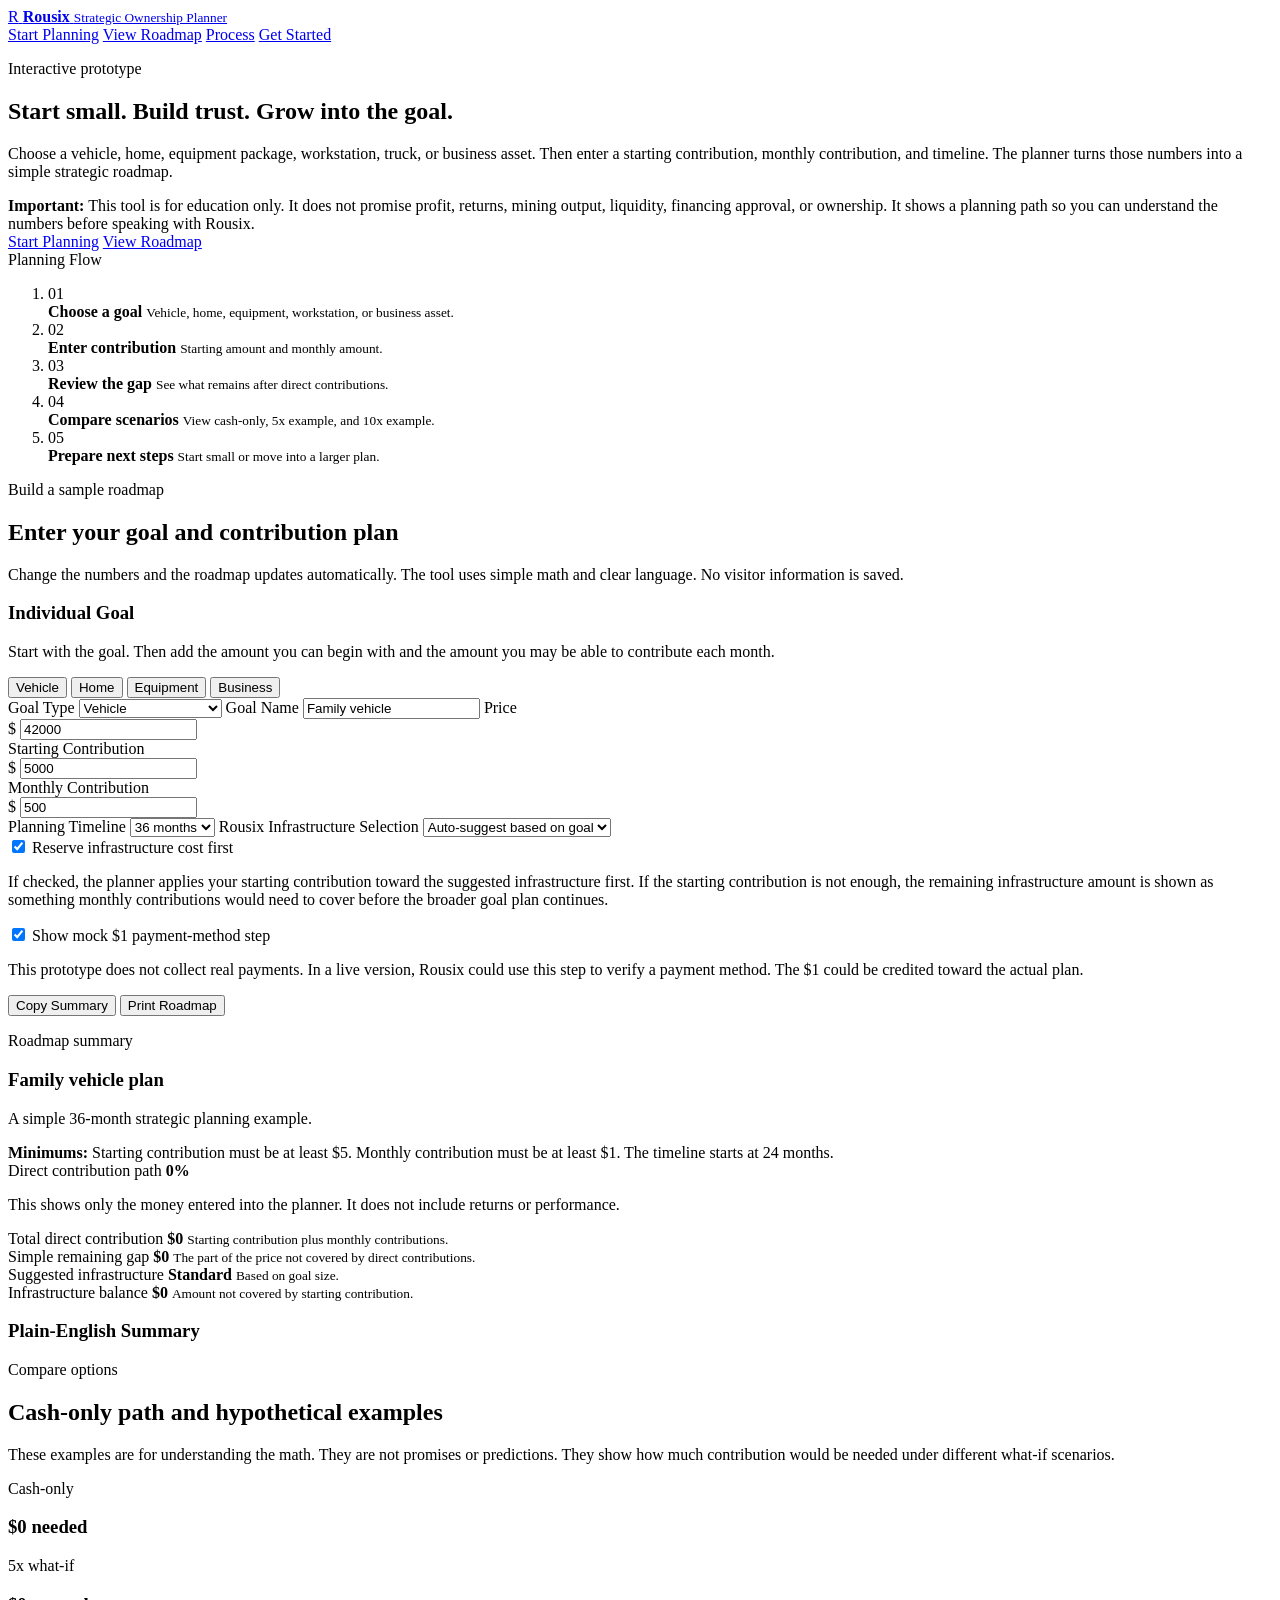
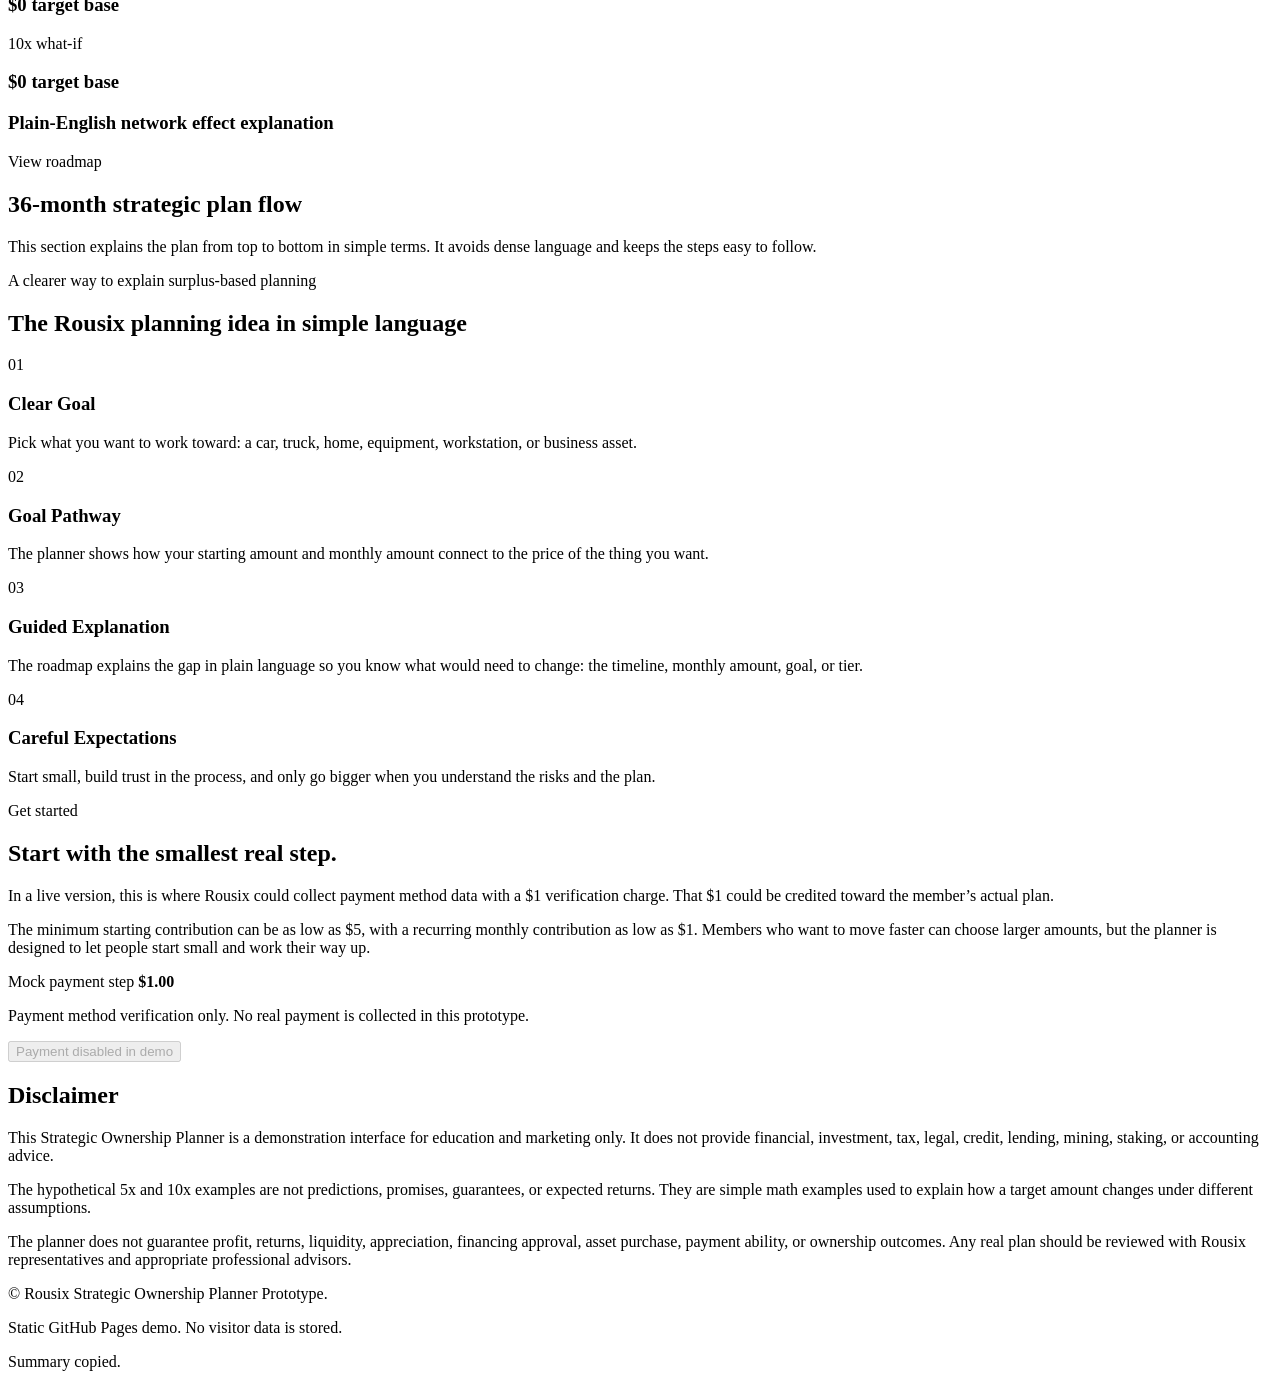
==== index.html @ b8805356 "Create index.html" ====
<!DOCTYPE html>
<html lang="en">
<head>
  <meta charset="UTF-8" />
  <meta name="viewport" content="width=device-width, initial-scale=1.0" />

  <title>Rousix Strategic Ownership Planner</title>

  <meta
    name="description"
    content="A prototype planning tool that helps visitors create a simple 24 to 36 month strategic ownership roadmap."
  />

  <meta property="og:title" content="Rousix Strategic Ownership Planner" />
  <meta
    property="og:description"
    content="Choose a goal, enter your contribution plan, and generate a simple strategic roadmap."
  />
  <meta property="og:type" content="website" />

  <link rel="stylesheet" href="styles.css" />
</head>

<body>
  <header class="site-header">
    <div class="shell header-inner">
      <a class="brand" href="#top" aria-label="Rousix Strategic Ownership Planner">
        <span class="brand-mark">R</span>
        <span class="brand-text">
          <strong>Rousix</strong>
          <small>Strategic Ownership Planner</small>
        </span>
      </a>

      <nav class="nav-links" aria-label="Primary navigation">
        <a href="#planner">Start Planning</a>
        <a href="#roadmap">View Roadmap</a>
        <a href="#process">Process</a>
        <a href="#get-started">Get Started</a>
      </nav>
    </div>
  </header>

  <main id="top">
    <section class="hero-section">
      <div class="shell hero-grid">
        <div class="hero-copy">
          <p class="eyebrow">Interactive prototype</p>

          <h1>Start small. Build trust. Grow into the goal.</h1>

          <p class="hero-lede">
            Choose a vehicle, home, equipment package, workstation, truck, or
            business asset. Then enter a starting contribution, monthly
            contribution, and timeline. The planner turns those numbers into a
            simple strategic roadmap.
          </p>

          <div class="important-note">
            <strong>Important:</strong>
            This tool is for education only. It does not promise profit,
            returns, mining output, liquidity, financing approval, or ownership.
            It shows a planning path so you can understand the numbers before
            speaking with Rousix.
          </div>

          <div class="hero-actions">
            <a class="button button-primary" href="#planner">Start Planning</a>
            <a class="button button-secondary" href="#roadmap">View Roadmap</a>
          </div>
        </div>

        <aside class="hero-panel" aria-label="Planning flow preview">
          <div class="flow-card">
            <span class="flow-label">Planning Flow</span>

            <ol class="flow-list">
              <li>
                <span>01</span>
                <div>
                  <strong>Choose a goal</strong>
                  <small>Vehicle, home, equipment, workstation, or business asset.</small>
                </div>
              </li>

              <li>
                <span>02</span>
                <div>
                  <strong>Enter contribution</strong>
                  <small>Starting amount and monthly amount.</small>
                </div>
              </li>

              <li>
                <span>03</span>
                <div>
                  <strong>Review the gap</strong>
                  <small>See what remains after direct contributions.</small>
                </div>
              </li>

              <li>
                <span>04</span>
                <div>
                  <strong>Compare scenarios</strong>
                  <small>View cash-only, 5x example, and 10x example.</small>
                </div>
              </li>

              <li>
                <span>05</span>
                <div>
                  <strong>Prepare next steps</strong>
                  <small>Start small or move into a larger plan.</small>
                </div>
              </li>
            </ol>
          </div>
        </aside>
      </div>
    </section>

    <section id="planner" class="planner-section">
      <div class="shell">
        <div class="section-heading">
          <p class="eyebrow">Build a sample roadmap</p>
          <h2>Enter your goal and contribution plan</h2>
          <p>
            Change the numbers and the roadmap updates automatically. The tool
            uses simple math and clear language. No visitor information is saved.
          </p>
        </div>

        <div class="planner-grid">
          <form id="plannerForm" class="planner-card">
            <div class="form-header">
              <h3>Individual Goal</h3>
              <p>
                Start with the goal. Then add the amount you can begin with and
                the amount you may be able to contribute each month.
              </p>
            </div>

            <div class="sample-row" aria-label="Sample goal buttons">
              <button type="button" class="sample-button" data-sample="vehicle">
                Vehicle
              </button>
              <button type="button" class="sample-button" data-sample="home">
                Home
              </button>
              <button type="button" class="sample-button" data-sample="equipment">
                Equipment
              </button>
              <button type="button" class="sample-button" data-sample="business">
                Business
              </button>
            </div>

            <label class="field">
              <span>Goal Type</span>
              <select id="goalType">
                <option value="Vehicle" selected>Vehicle</option>
                <option value="Truck">Truck</option>
                <option value="Home">Home</option>
                <option value="Business equipment">Business equipment</option>
                <option value="Workstation">Workstation</option>
                <option value="Business asset">Business asset</option>
                <option value="Custom goal">Custom goal</option>
              </select>
            </label>

            <label class="field">
              <span>Goal Name</span>
              <input
                id="goalName"
                type="text"
                value="Family vehicle"
                maxlength="70"
                autocomplete="off"
              />
            </label>

            <label class="field">
              <span>Price</span>
              <div class="money-input">
                <span>$</span>
                <input
                  id="price"
                  type="number"
                  value="42000"
                  min="1"
                  step="500"
                  inputmode="decimal"
                />
              </div>
            </label>

            <div class="field-grid">
              <label class="field">
                <span>Starting Contribution</span>
                <div class="money-input">
                  <span>$</span>
                  <input
                    id="startingContribution"
                    type="number"
                    value="5000"
                    min="5"
                    step="100"
                    inputmode="decimal"
                  />
                </div>
              </label>

              <label class="field">
                <span>Monthly Contribution</span>
                <div class="money-input">
                  <span>$</span>
                  <input
                    id="monthlyContribution"
                    type="number"
                    value="500"
                    min="1"
                    step="25"
                    inputmode="decimal"
                  />
                </div>
              </label>
            </div>

            <label class="field">
              <span>Planning Timeline</span>
              <select id="timelineMonths">
                <option value="24">24 months</option>
                <option value="30">30 months</option>
                <option value="36" selected>36 months</option>
              </select>
            </label>

            <label class="field">
              <span>Rousix Infrastructure Selection</span>
              <select id="selectedTier">
                <option value="auto" selected>Auto-suggest based on goal</option>
                <option value="basic">Basic Tablet — $1,250+</option>
                <option value="standard">Standard — $4,100+</option>
                <option value="standardPlus">Standard Plus — $8,250+</option>
                <option value="premier">Premier — $12,450+</option>
                <option value="titan">Titan — $75,000+</option>
                <option value="colossus">Colossus — $150,000+</option>
                <option value="olympus">Olympus — $300,000+</option>
              </select>
            </label>

            <div class="toggle-card">
              <label class="check-field">
                <input id="reserveInfrastructureFirst" type="checkbox" checked />
                <span>Reserve infrastructure cost first</span>
              </label>

              <p>
                If checked, the planner applies your starting contribution toward
                the suggested infrastructure first. If the starting contribution
                is not enough, the remaining infrastructure amount is shown as
                something monthly contributions would need to cover before the
                broader goal plan continues.
              </p>
            </div>

            <div class="toggle-card">
              <label class="check-field">
                <input id="includePaymentStep" type="checkbox" checked />
                <span>Show mock $1 payment-method step</span>
              </label>

              <p>
                This prototype does not collect real payments. In a live version,
                Rousix could use this step to verify a payment method. The $1
                could be credited toward the actual plan.
              </p>
            </div>

            <div class="form-actions">
              <button type="button" id="copySummary" class="button button-secondary">
                Copy Summary
              </button>
              <button type="button" id="printRoadmap" class="button button-primary">
                Print Roadmap
              </button>
            </div>
          </form>

          <section class="results-card" aria-live="polite">
            <div class="result-top">
              <p class="eyebrow">Roadmap summary</p>
              <h3 id="resultTitle">Family vehicle plan</h3>
              <p id="resultSubtitle">
                A simple 36-month strategic planning example.
              </p>
            </div>

            <div id="ruleAlert" class="rule-alert">
              <strong>Minimums:</strong>
              Starting contribution must be at least $5. Monthly contribution
              must be at least $1. The timeline starts at 24 months.
            </div>

            <div class="meter-card">
              <div class="meter-header">
                <span>Direct contribution path</span>
                <strong id="directCoveragePercent">0%</strong>
              </div>

              <div class="meter-track">
                <div id="directCoverageBar" class="meter-fill"></div>
              </div>

              <p id="directCoverageNote" class="meter-note">
                This shows only the money entered into the planner. It does not
                include returns or performance.
              </p>
            </div>

            <div class="metric-grid">
              <article class="metric-card">
                <span>Total direct contribution</span>
                <strong id="totalDirectContribution">$0</strong>
                <small>Starting contribution plus monthly contributions.</small>
              </article>

              <article class="metric-card">
                <span>Simple remaining gap</span>
                <strong id="simpleGap">$0</strong>
                <small>The part of the price not covered by direct contributions.</small>
              </article>

              <article class="metric-card">
                <span>Suggested infrastructure</span>
                <strong id="suggestedInfrastructure">Standard</strong>
                <small id="suggestedInfrastructureReason">Based on goal size.</small>
              </article>

              <article class="metric-card">
                <span>Infrastructure balance</span>
                <strong id="infrastructureBalance">$0</strong>
                <small>Amount not covered by starting contribution.</small>
              </article>
            </div>

            <div class="summary-card">
              <h3>Plain-English Summary</h3>
              <p id="plainSummary"></p>
            </div>
          </section>
        </div>
      </div>
    </section>

    <section id="scenarios" class="scenario-section">
      <div class="shell">
        <div class="section-heading">
          <p class="eyebrow">Compare options</p>
          <h2>Cash-only path and hypothetical examples</h2>
          <p>
            These examples are for understanding the math. They are not promises
            or predictions. They show how much contribution would be needed under
            different what-if scenarios.
          </p>
        </div>

        <div class="scenario-grid">
          <article class="scenario-card">
            <span class="scenario-label">Cash-only</span>
            <h3 id="cashOnlyTitle">$0 needed</h3>
            <p id="cashOnlyText"></p>
          </article>

          <article class="scenario-card">
            <span class="scenario-label">5x what-if</span>
            <h3 id="fiveXTitle">$0 target base</h3>
            <p id="fiveXText"></p>
          </article>

          <article class="scenario-card">
            <span class="scenario-label">10x what-if</span>
            <h3 id="tenXTitle">$0 target base</h3>
            <p id="tenXText"></p>
          </article>
        </div>

        <div class="network-card">
          <h3>Plain-English network effect explanation</h3>
          <p id="networkText"></p>
        </div>
      </div>
    </section>

    <section id="roadmap" class="roadmap-section">
      <div class="shell">
        <div class="section-heading">
          <p class="eyebrow">View roadmap</p>
          <h2>36-month strategic plan flow</h2>
          <p>
            This section explains the plan from top to bottom in simple terms.
            It avoids dense language and keeps the steps easy to follow.
          </p>
        </div>

        <div id="roadmapList" class="roadmap-list"></div>
      </div>
    </section>

    <section id="process" class="process-section">
      <div class="shell">
        <div class="section-heading">
          <p class="eyebrow">A clearer way to explain surplus-based planning</p>
          <h2>The Rousix planning idea in simple language</h2>
        </div>

        <div class="process-grid">
          <article class="process-card">
            <span>01</span>
            <h3>Clear Goal</h3>
            <p>
              Pick what you want to work toward: a car, truck, home, equipment,
              workstation, or business asset.
            </p>
          </article>

          <article class="process-card">
            <span>02</span>
            <h3>Goal Pathway</h3>
            <p>
              The planner shows how your starting amount and monthly amount
              connect to the price of the thing you want.
            </p>
          </article>

          <article class="process-card">
            <span>03</span>
            <h3>Guided Explanation</h3>
            <p>
              The roadmap explains the gap in plain language so you know what
              would need to change: the timeline, monthly amount, goal, or tier.
            </p>
          </article>

          <article class="process-card">
            <span>04</span>
            <h3>Careful Expectations</h3>
            <p>
              Start small, build trust in the process, and only go bigger when
              you understand the risks and the plan.
            </p>
          </article>
        </div>
      </div>
    </section>

    <section id="get-started" class="get-started-section">
      <div class="shell">
        <div class="get-started-card">
          <div>
            <p class="eyebrow">Get started</p>
            <h2>Start with the smallest real step.</h2>
            <p>
              In a live version, this is where Rousix could collect payment
              method data with a $1 verification charge. That $1 could be
              credited toward the member’s actual plan.
            </p>

            <p>
              The minimum starting contribution can be as low as $5, with a
              recurring monthly contribution as low as $1. Members who want to
              move faster can choose larger amounts, but the planner is designed
              to let people start small and work their way up.
            </p>
          </div>

          <div class="mock-payment-card">
            <span>Mock payment step</span>
            <strong>$1.00</strong>
            <p>
              Payment method verification only. No real payment is collected in
              this prototype.
            </p>
            <button type="button" class="button button-primary" disabled>
              Payment disabled in demo
            </button>
          </div>
        </div>
      </div>
    </section>

    <section id="disclaimer" class="disclaimer-section">
      <div class="shell">
        <div class="disclaimer-card">
          <h2>Disclaimer</h2>

          <p>
            This Strategic Ownership Planner is a demonstration interface for
            education and marketing only. It does not provide financial,
            investment, tax, legal, credit, lending, mining, staking, or
            accounting advice.
          </p>

          <p>
            The hypothetical 5x and 10x examples are not predictions, promises,
            guarantees, or expected returns. They are simple math examples used
            to explain how a target amount changes under different assumptions.
          </p>

          <p>
            The planner does not guarantee profit, returns, liquidity,
            appreciation, financing approval, asset purchase, payment ability,
            or ownership outcomes. Any real plan should be reviewed with Rousix
            representatives and appropriate professional advisors.
          </p>
        </div>
      </div>
    </section>
  </main>

  <footer class="site-footer">
    <div class="shell footer-inner">
      <p>© <span id="year"></span> Rousix Strategic Ownership Planner Prototype.</p>
      <p>Static GitHub Pages demo. No visitor data is stored.</p>
    </div>
  </footer>

  <div id="toast" class="toast" role="status" aria-live="polite">
    Summary copied.
  </div>

  <script src="app.js"></script>
</body>
</html>
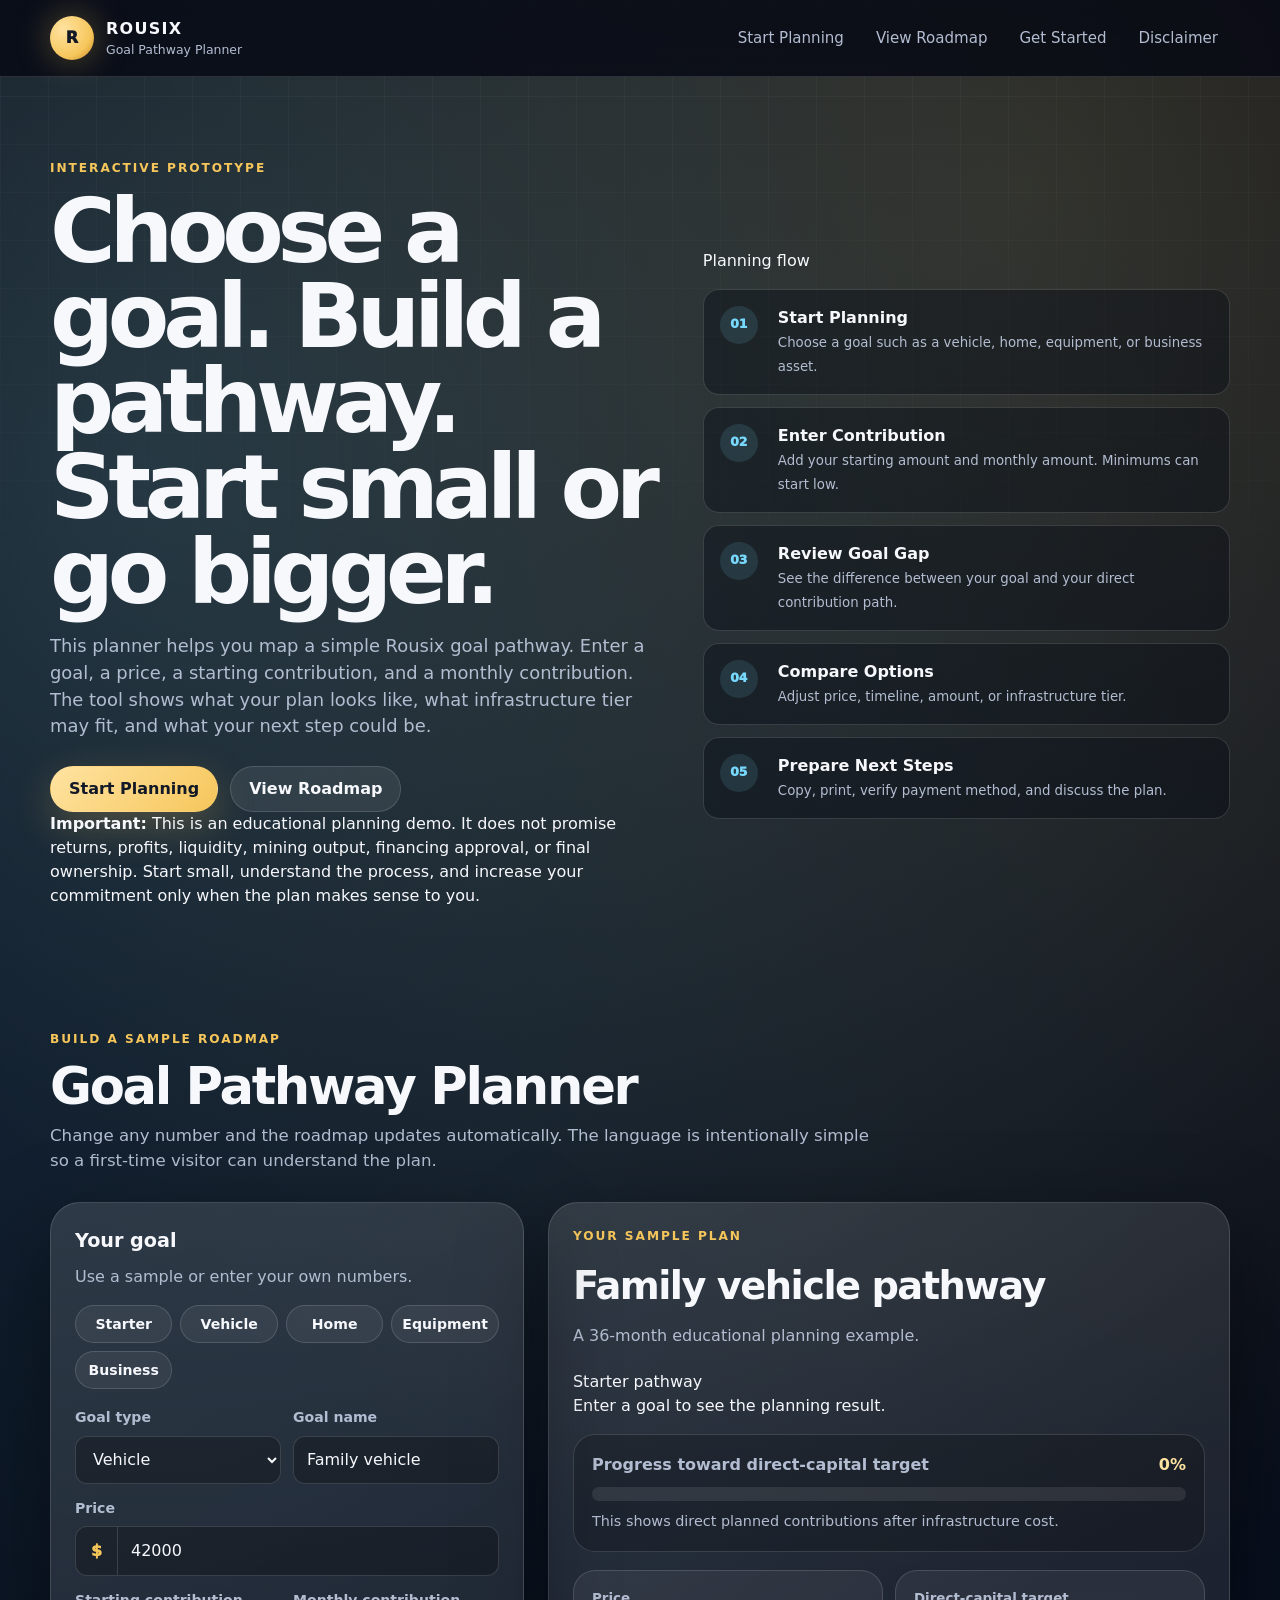
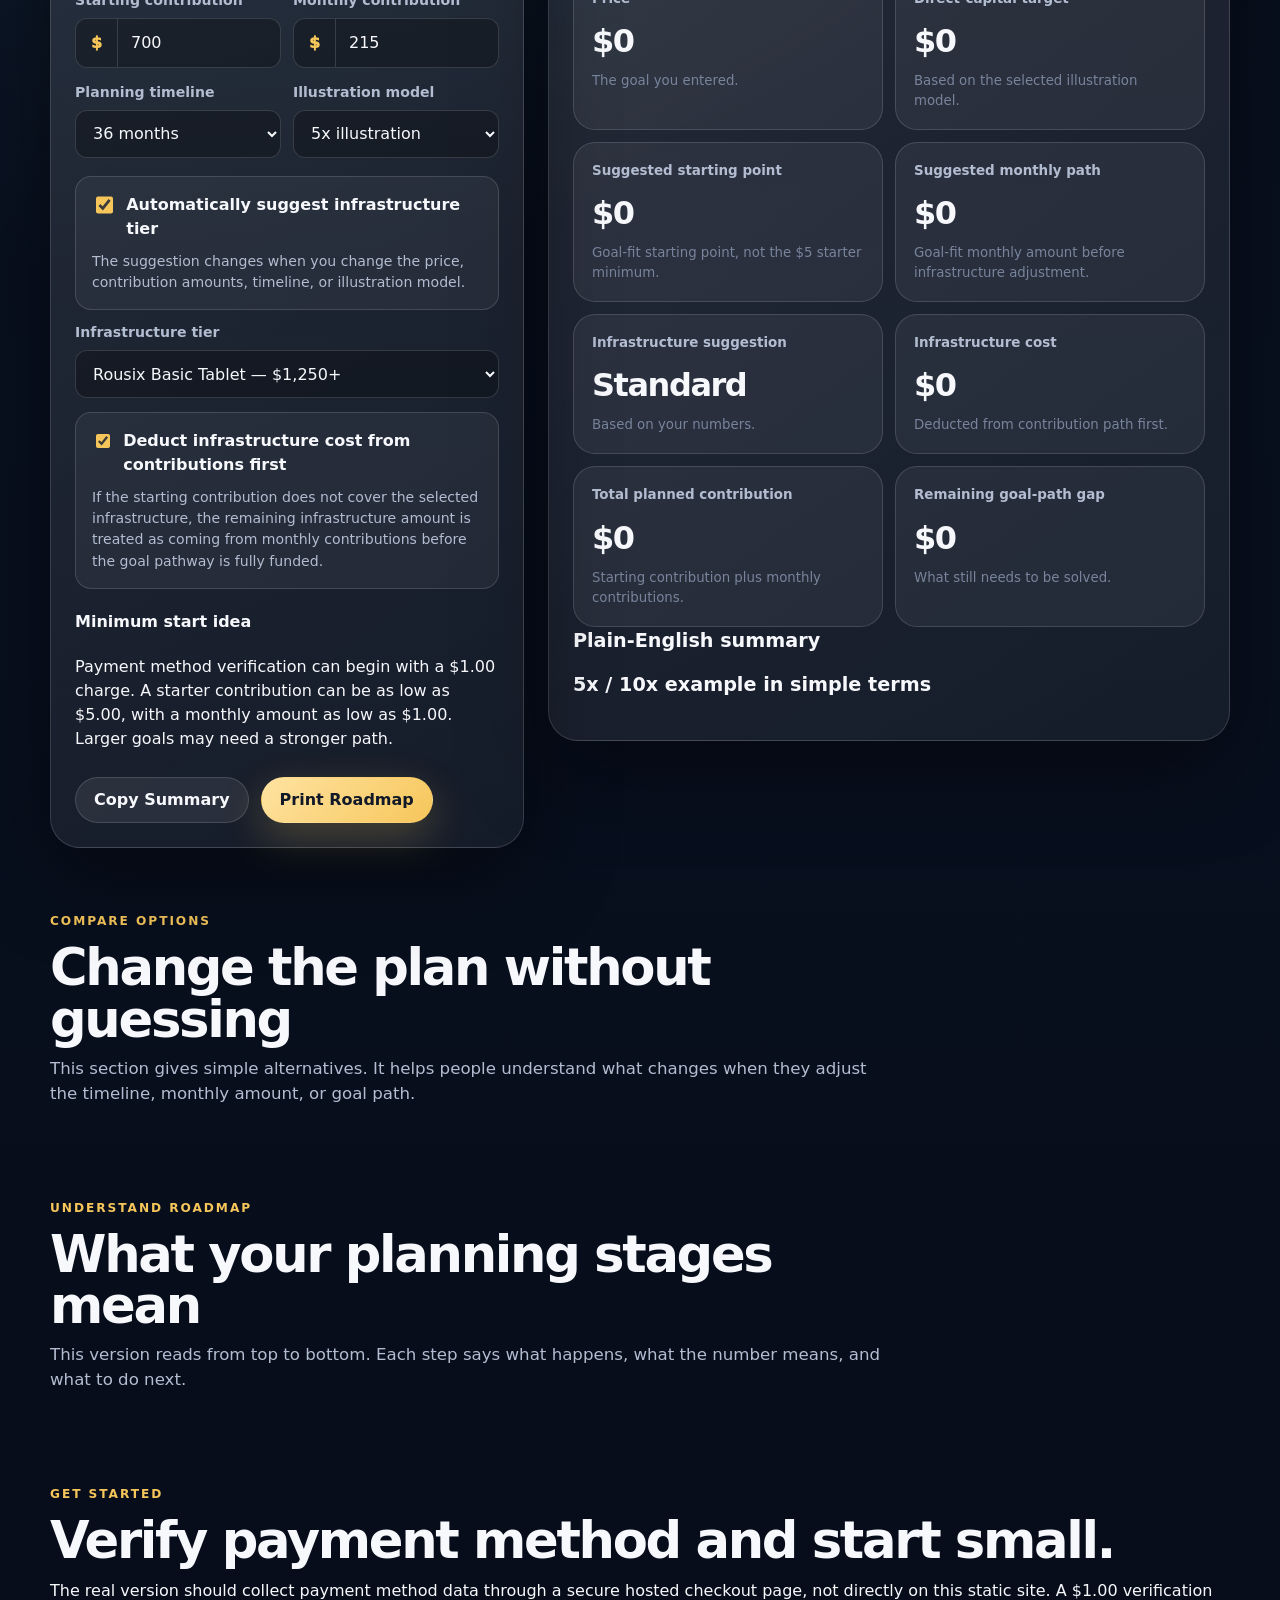
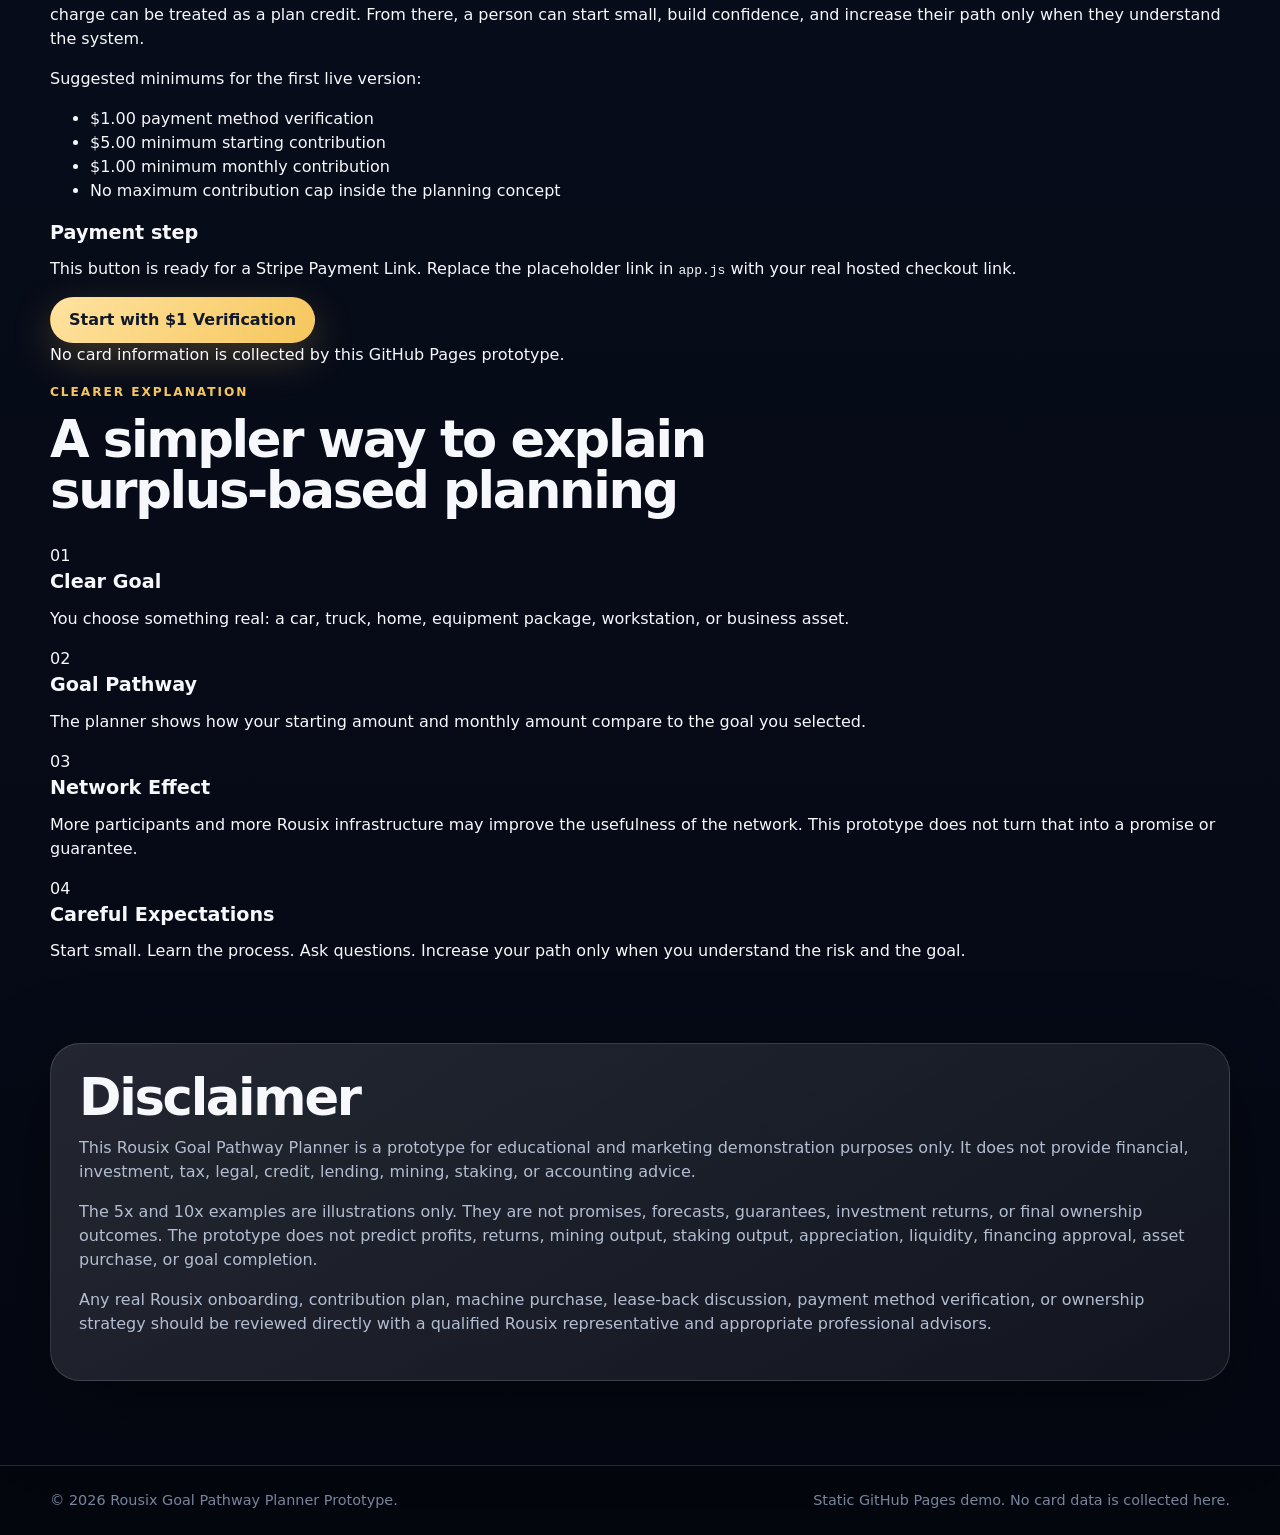
==== commit b868af63: "Update index.html" ====
--- a/index.html
+++ b/index.html
@@ -4,19 +4,12 @@
   <meta charset="UTF-8" />
   <meta name="viewport" content="width=device-width, initial-scale=1.0" />
 
-  <title>Rousix Strategic Ownership Planner</title>
+  <title>Rousix Goal Pathway Planner</title>
 
   <meta
     name="description"
-    content="A prototype planning tool that helps visitors create a simple 24 to 36 month strategic ownership roadmap."
+    content="A simple interactive Rousix planning prototype that helps visitors map a goal, contribution path, infrastructure tier, and next step."
   />
-
-  <meta property="og:title" content="Rousix Strategic Ownership Planner" />
-  <meta
-    property="og:description"
-    content="Choose a goal, enter your contribution plan, and generate a simple strategic roadmap."
-  />
-  <meta property="og:type" content="website" />
 
   <link rel="stylesheet" href="styles.css" />
 </head>
@@ -24,19 +17,19 @@
 <body>
   <header class="site-header">
     <div class="shell header-inner">
-      <a class="brand" href="#top" aria-label="Rousix Strategic Ownership Planner">
+      <a class="brand" href="#top" aria-label="Rousix Goal Pathway Planner">
         <span class="brand-mark">R</span>
         <span class="brand-text">
           <strong>Rousix</strong>
-          <small>Strategic Ownership Planner</small>
+          <small>Goal Pathway Planner</small>
         </span>
       </a>
 
-      <nav class="nav-links" aria-label="Primary navigation">
+      <nav class="nav-links" aria-label="Main navigation">
         <a href="#planner">Start Planning</a>
         <a href="#roadmap">View Roadmap</a>
-        <a href="#process">Process</a>
-        <a href="#get-started">Get Started</a>
+        <a href="#start">Get Started</a>
+        <a href="#disclaimer">Disclaimer</a>
       </nav>
     </div>
   </header>
@@ -47,75 +40,73 @@
         <div class="hero-copy">
           <p class="eyebrow">Interactive prototype</p>
 
-          <h1>Start small. Build trust. Grow into the goal.</h1>
+          <h1>Choose a goal. Build a pathway. Start small or go bigger.</h1>
 
           <p class="hero-lede">
-            Choose a vehicle, home, equipment package, workstation, truck, or
-            business asset. Then enter a starting contribution, monthly
-            contribution, and timeline. The planner turns those numbers into a
-            simple strategic roadmap.
-          </p>
-
-          <div class="important-note">
-            <strong>Important:</strong>
-            This tool is for education only. It does not promise profit,
-            returns, mining output, liquidity, financing approval, or ownership.
-            It shows a planning path so you can understand the numbers before
-            speaking with Rousix.
-          </div>
+            This planner helps you map a simple Rousix goal pathway. Enter a goal,
+            a price, a starting contribution, and a monthly contribution. The tool
+            shows what your plan looks like, what infrastructure tier may fit, and
+            what your next step could be.
+          </p>
 
           <div class="hero-actions">
             <a class="button button-primary" href="#planner">Start Planning</a>
             <a class="button button-secondary" href="#roadmap">View Roadmap</a>
           </div>
-        </div>
-
-        <aside class="hero-panel" aria-label="Planning flow preview">
-          <div class="flow-card">
-            <span class="flow-label">Planning Flow</span>
-
-            <ol class="flow-list">
-              <li>
-                <span>01</span>
-                <div>
-                  <strong>Choose a goal</strong>
-                  <small>Vehicle, home, equipment, workstation, or business asset.</small>
-                </div>
-              </li>
-
-              <li>
-                <span>02</span>
-                <div>
-                  <strong>Enter contribution</strong>
-                  <small>Starting amount and monthly amount.</small>
-                </div>
-              </li>
-
-              <li>
-                <span>03</span>
-                <div>
-                  <strong>Review the gap</strong>
-                  <small>See what remains after direct contributions.</small>
-                </div>
-              </li>
-
-              <li>
-                <span>04</span>
-                <div>
-                  <strong>Compare scenarios</strong>
-                  <small>View cash-only, 5x example, and 10x example.</small>
-                </div>
-              </li>
-
-              <li>
-                <span>05</span>
-                <div>
-                  <strong>Prepare next steps</strong>
-                  <small>Start small or move into a larger plan.</small>
-                </div>
-              </li>
-            </ol>
+
+          <div class="important-box">
+            <strong>Important:</strong>
+            This is an educational planning demo. It does not promise returns,
+            profits, liquidity, mining output, financing approval, or final ownership.
+            Start small, understand the process, and increase your commitment only
+            when the plan makes sense to you.
           </div>
+        </div>
+
+        <aside class="hero-card" aria-label="Planning flow">
+          <p class="card-kicker">Planning flow</p>
+
+          <ol class="flow-list">
+            <li>
+              <span>01</span>
+              <div>
+                <strong>Start Planning</strong>
+                <small>Choose a goal such as a vehicle, home, equipment, or business asset.</small>
+              </div>
+            </li>
+
+            <li>
+              <span>02</span>
+              <div>
+                <strong>Enter Contribution</strong>
+                <small>Add your starting amount and monthly amount. Minimums can start low.</small>
+              </div>
+            </li>
+
+            <li>
+              <span>03</span>
+              <div>
+                <strong>Review Goal Gap</strong>
+                <small>See the difference between your goal and your direct contribution path.</small>
+              </div>
+            </li>
+
+            <li>
+              <span>04</span>
+              <div>
+                <strong>Compare Options</strong>
+                <small>Adjust price, timeline, amount, or infrastructure tier.</small>
+              </div>
+            </li>
+
+            <li>
+              <span>05</span>
+              <div>
+                <strong>Prepare Next Steps</strong>
+                <small>Copy, print, verify payment method, and discuss the plan.</small>
+              </div>
+            </li>
+          </ol>
         </aside>
       </div>
     </section>
@@ -124,157 +115,137 @@
       <div class="shell">
         <div class="section-heading">
           <p class="eyebrow">Build a sample roadmap</p>
-          <h2>Enter your goal and contribution plan</h2>
-          <p>
-            Change the numbers and the roadmap updates automatically. The tool
-            uses simple math and clear language. No visitor information is saved.
+          <h2>Goal Pathway Planner</h2>
+          <p>
+            Change any number and the roadmap updates automatically. The language
+            is intentionally simple so a first-time visitor can understand the plan.
           </p>
         </div>
 
         <div class="planner-grid">
           <form id="plannerForm" class="planner-card">
             <div class="form-header">
-              <h3>Individual Goal</h3>
-              <p>
-                Start with the goal. Then add the amount you can begin with and
-                the amount you may be able to contribute each month.
-              </p>
-            </div>
-
-            <div class="sample-row" aria-label="Sample goal buttons">
-              <button type="button" class="sample-button" data-sample="vehicle">
-                Vehicle
-              </button>
-              <button type="button" class="sample-button" data-sample="home">
-                Home
-              </button>
-              <button type="button" class="sample-button" data-sample="equipment">
-                Equipment
-              </button>
-              <button type="button" class="sample-button" data-sample="business">
-                Business
-              </button>
-            </div>
-
-            <label class="field">
-              <span>Goal Type</span>
-              <select id="goalType">
-                <option value="Vehicle" selected>Vehicle</option>
-                <option value="Truck">Truck</option>
-                <option value="Home">Home</option>
-                <option value="Business equipment">Business equipment</option>
-                <option value="Workstation">Workstation</option>
-                <option value="Business asset">Business asset</option>
-                <option value="Custom goal">Custom goal</option>
-              </select>
-            </label>
-
-            <label class="field">
-              <span>Goal Name</span>
-              <input
-                id="goalName"
-                type="text"
-                value="Family vehicle"
-                maxlength="70"
-                autocomplete="off"
-              />
-            </label>
+              <h3>Your goal</h3>
+              <p>Use a sample or enter your own numbers.</p>
+            </div>
+
+            <div class="sample-row">
+              <button type="button" class="sample-button" data-sample="starter">Starter</button>
+              <button type="button" class="sample-button" data-sample="vehicle">Vehicle</button>
+              <button type="button" class="sample-button" data-sample="home">Home</button>
+              <button type="button" class="sample-button" data-sample="equipment">Equipment</button>
+              <button type="button" class="sample-button" data-sample="business">Business</button>
+            </div>
+
+            <div class="field-grid">
+              <label class="field">
+                <span>Goal type</span>
+                <select id="goalType">
+                  <option value="Vehicle" selected>Vehicle</option>
+                  <option value="Home">Home</option>
+                  <option value="Truck">Truck</option>
+                  <option value="Business equipment">Business equipment</option>
+                  <option value="Workstation">Workstation</option>
+                  <option value="Business asset">Business asset</option>
+                  <option value="Custom goal">Custom goal</option>
+                </select>
+              </label>
+
+              <label class="field">
+                <span>Goal name</span>
+                <input id="goalName" type="text" value="Family vehicle" maxlength="70" />
+              </label>
+            </div>
 
             <label class="field">
               <span>Price</span>
               <div class="money-input">
                 <span>$</span>
-                <input
-                  id="price"
-                  type="number"
-                  value="42000"
-                  min="1"
-                  step="500"
-                  inputmode="decimal"
-                />
+                <input id="goalPrice" type="number" value="42000" min="1" step="100" />
               </div>
             </label>
 
             <div class="field-grid">
               <label class="field">
-                <span>Starting Contribution</span>
+                <span>Starting contribution</span>
                 <div class="money-input">
                   <span>$</span>
-                  <input
-                    id="startingContribution"
-                    type="number"
-                    value="5000"
-                    min="5"
-                    step="100"
-                    inputmode="decimal"
-                  />
+                  <input id="startingContribution" type="number" value="700" min="5" step="5" />
                 </div>
               </label>
 
               <label class="field">
-                <span>Monthly Contribution</span>
+                <span>Monthly contribution</span>
                 <div class="money-input">
                   <span>$</span>
-                  <input
-                    id="monthlyContribution"
-                    type="number"
-                    value="500"
-                    min="1"
-                    step="25"
-                    inputmode="decimal"
-                  />
+                  <input id="monthlyContribution" type="number" value="215" min="1" step="1" />
                 </div>
               </label>
             </div>
 
+            <div class="field-grid">
+              <label class="field">
+                <span>Planning timeline</span>
+                <select id="timelineMonths">
+                  <option value="24">24 months</option>
+                  <option value="30">30 months</option>
+                  <option value="36" selected>36 months</option>
+                </select>
+              </label>
+
+              <label class="field">
+                <span>Illustration model</span>
+                <select id="multiplierModel">
+                  <option value="5" selected>5x illustration</option>
+                  <option value="10">10x illustration</option>
+                </select>
+              </label>
+            </div>
+
+            <div class="toggle-card">
+              <label class="check-field">
+                <input id="autoTier" type="checkbox" checked />
+                <span>Automatically suggest infrastructure tier</span>
+              </label>
+
+              <p>
+                The suggestion changes when you change the price, contribution
+                amounts, timeline, or illustration model.
+              </p>
+            </div>
+
             <label class="field">
-              <span>Planning Timeline</span>
-              <select id="timelineMonths">
-                <option value="24">24 months</option>
-                <option value="30">30 months</option>
-                <option value="36" selected>36 months</option>
+              <span>Infrastructure tier</span>
+              <select id="infrastructureTier">
+                <option value="basic">Rousix Basic Tablet — $1,250+</option>
+                <option value="standard">Rousix Standard — $4,100+</option>
+                <option value="standardPlus">Rousix Standard Plus — $8,250+</option>
+                <option value="premium">Rousix Premium — $12,450+</option>
+                <option value="titan">Rousix Titan — $75,000+</option>
+                <option value="colossus">Rousix Colossus — $150,000+</option>
+                <option value="olympus">Rousix Olympus — $300,000+</option>
               </select>
             </label>
 
-            <label class="field">
-              <span>Rousix Infrastructure Selection</span>
-              <select id="selectedTier">
-                <option value="auto" selected>Auto-suggest based on goal</option>
-                <option value="basic">Basic Tablet — $1,250+</option>
-                <option value="standard">Standard — $4,100+</option>
-                <option value="standardPlus">Standard Plus — $8,250+</option>
-                <option value="premier">Premier — $12,450+</option>
-                <option value="titan">Titan — $75,000+</option>
-                <option value="colossus">Colossus — $150,000+</option>
-                <option value="olympus">Olympus — $300,000+</option>
-              </select>
-            </label>
-
             <div class="toggle-card">
               <label class="check-field">
-                <input id="reserveInfrastructureFirst" type="checkbox" checked />
-                <span>Reserve infrastructure cost first</span>
+                <input id="includeInfrastructureCost" type="checkbox" checked />
+                <span>Deduct infrastructure cost from contributions first</span>
               </label>
 
               <p>
-                If checked, the planner applies your starting contribution toward
-                the suggested infrastructure first. If the starting contribution
-                is not enough, the remaining infrastructure amount is shown as
-                something monthly contributions would need to cover before the
-                broader goal plan continues.
+                If the starting contribution does not cover the selected infrastructure,
+                the remaining infrastructure amount is treated as coming from monthly
+                contributions before the goal pathway is fully funded.
               </p>
             </div>
 
-            <div class="toggle-card">
-              <label class="check-field">
-                <input id="includePaymentStep" type="checkbox" checked />
-                <span>Show mock $1 payment-method step</span>
-              </label>
-
+            <div class="minimum-box">
+              <h4>Minimum start idea</h4>
               <p>
-                This prototype does not collect real payments. In a live version,
-                Rousix could use this step to verify a payment method. The $1
-                could be credited toward the actual plan.
+                Payment method verification can begin with a $1.00 charge. A starter
+                contribution can be as low as $5.00, with a monthly amount as low as
+                $1.00. Larger goals may need a stronger path.
               </p>
             </div>
 
@@ -282,6 +253,7 @@
               <button type="button" id="copySummary" class="button button-secondary">
                 Copy Summary
               </button>
+
               <button type="button" id="printRoadmap" class="button button-primary">
                 Print Roadmap
               </button>
@@ -290,117 +262,118 @@
 
           <section class="results-card" aria-live="polite">
             <div class="result-top">
-              <p class="eyebrow">Roadmap summary</p>
-              <h3 id="resultTitle">Family vehicle plan</h3>
-              <p id="resultSubtitle">
-                A simple 36-month strategic planning example.
-              </p>
-            </div>
-
-            <div id="ruleAlert" class="rule-alert">
-              <strong>Minimums:</strong>
-              Starting contribution must be at least $5. Monthly contribution
-              must be at least $1. The timeline starts at 24 months.
+              <p class="eyebrow">Your sample plan</p>
+              <h3 id="resultTitle">Family vehicle pathway</h3>
+              <p id="resultSubtitle">A 36-month educational planning example.</p>
+            </div>
+
+            <div id="statusPanel" class="status-panel">
+              <span id="statusBadge">Starter pathway</span>
+              <p id="statusText">Enter a goal to see the planning result.</p>
             </div>
 
             <div class="meter-card">
               <div class="meter-header">
-                <span>Direct contribution path</span>
-                <strong id="directCoveragePercent">0%</strong>
+                <span>Progress toward direct-capital target</span>
+                <strong id="coveragePercent">0%</strong>
               </div>
 
               <div class="meter-track">
-                <div id="directCoverageBar" class="meter-fill"></div>
-              </div>
-
-              <p id="directCoverageNote" class="meter-note">
-                This shows only the money entered into the planner. It does not
-                include returns or performance.
+                <div id="coverageBar" class="meter-fill"></div>
+              </div>
+
+              <p id="coverageNote" class="meter-note">
+                This shows direct planned contributions after infrastructure cost.
               </p>
             </div>
 
             <div class="metric-grid">
               <article class="metric-card">
-                <span>Total direct contribution</span>
-                <strong id="totalDirectContribution">$0</strong>
+                <span>Price</span>
+                <strong id="goalPriceOut">$0</strong>
+                <small>The goal you entered.</small>
+              </article>
+
+              <article class="metric-card">
+                <span>Direct-capital target</span>
+                <strong id="directTargetOut">$0</strong>
+                <small id="directTargetNote">Based on the selected illustration model.</small>
+              </article>
+
+              <article class="metric-card">
+                <span>Suggested starting point</span>
+                <strong id="startMinOut">$0</strong>
+                <small>Goal-fit starting point, not the $5 starter minimum.</small>
+              </article>
+
+              <article class="metric-card">
+                <span>Suggested monthly path</span>
+                <strong id="monthlyMinOut">$0</strong>
+                <small>Goal-fit monthly amount before infrastructure adjustment.</small>
+              </article>
+
+              <article class="metric-card">
+                <span>Infrastructure suggestion</span>
+                <strong id="tierOut">Standard</strong>
+                <small id="tierWhyOut">Based on your numbers.</small>
+              </article>
+
+              <article class="metric-card">
+                <span>Infrastructure cost</span>
+                <strong id="machineCostOut">$0</strong>
+                <small id="machineBalanceOut">Deducted from contribution path first.</small>
+              </article>
+
+              <article class="metric-card">
+                <span>Total planned contribution</span>
+                <strong id="totalContribOut">$0</strong>
                 <small>Starting contribution plus monthly contributions.</small>
               </article>
 
               <article class="metric-card">
-                <span>Simple remaining gap</span>
-                <strong id="simpleGap">$0</strong>
-                <small>The part of the price not covered by direct contributions.</small>
-              </article>
-
-              <article class="metric-card">
-                <span>Suggested infrastructure</span>
-                <strong id="suggestedInfrastructure">Standard</strong>
-                <small id="suggestedInfrastructureReason">Based on goal size.</small>
-              </article>
-
-              <article class="metric-card">
-                <span>Infrastructure balance</span>
-                <strong id="infrastructureBalance">$0</strong>
-                <small>Amount not covered by starting contribution.</small>
-              </article>
-            </div>
-
-            <div class="summary-card">
-              <h3>Plain-English Summary</h3>
+                <span>Remaining goal-path gap</span>
+                <strong id="remainingGapOut">$0</strong>
+                <small id="remainingGapNote">What still needs to be solved.</small>
+              </article>
+            </div>
+
+            <div class="plain-card">
+              <h3>Plain-English summary</h3>
               <p id="plainSummary"></p>
             </div>
+
+            <div class="plain-card">
+              <h3>5x / 10x example in simple terms</h3>
+              <p id="multiplierExplanation"></p>
+            </div>
           </section>
         </div>
       </div>
     </section>
 
-    <section id="scenarios" class="scenario-section">
+    <section id="compare" class="compare-section">
       <div class="shell">
         <div class="section-heading">
           <p class="eyebrow">Compare options</p>
-          <h2>Cash-only path and hypothetical examples</h2>
-          <p>
-            These examples are for understanding the math. They are not promises
-            or predictions. They show how much contribution would be needed under
-            different what-if scenarios.
-          </p>
-        </div>
-
-        <div class="scenario-grid">
-          <article class="scenario-card">
-            <span class="scenario-label">Cash-only</span>
-            <h3 id="cashOnlyTitle">$0 needed</h3>
-            <p id="cashOnlyText"></p>
-          </article>
-
-          <article class="scenario-card">
-            <span class="scenario-label">5x what-if</span>
-            <h3 id="fiveXTitle">$0 target base</h3>
-            <p id="fiveXText"></p>
-          </article>
-
-          <article class="scenario-card">
-            <span class="scenario-label">10x what-if</span>
-            <h3 id="tenXTitle">$0 target base</h3>
-            <p id="tenXText"></p>
-          </article>
-        </div>
-
-        <div class="network-card">
-          <h3>Plain-English network effect explanation</h3>
-          <p id="networkText"></p>
-        </div>
+          <h2>Change the plan without guessing</h2>
+          <p>
+            This section gives simple alternatives. It helps people understand
+            what changes when they adjust the timeline, monthly amount, or goal path.
+          </p>
+        </div>
+
+        <div id="optionList" class="option-grid"></div>
       </div>
     </section>
 
     <section id="roadmap" class="roadmap-section">
       <div class="shell">
         <div class="section-heading">
-          <p class="eyebrow">View roadmap</p>
-          <h2>36-month strategic plan flow</h2>
-          <p>
-            This section explains the plan from top to bottom in simple terms.
-            It avoids dense language and keeps the steps easy to follow.
+          <p class="eyebrow">Understand roadmap</p>
+          <h2>What your planning stages mean</h2>
+          <p>
+            This version reads from top to bottom. Each step says what happens,
+            what the number means, and what to do next.
           </p>
         </div>
 
@@ -408,84 +381,94 @@
       </div>
     </section>
 
-    <section id="process" class="process-section">
+    <section id="start" class="start-section">
+      <div class="shell start-grid">
+        <div>
+          <p class="eyebrow">Get started</p>
+          <h2>Verify payment method and start small.</h2>
+
+          <p>
+            The real version should collect payment method data through a secure
+            hosted checkout page, not directly on this static site. A $1.00
+            verification charge can be treated as a plan credit. From there, a
+            person can start small, build confidence, and increase their path only
+            when they understand the system.
+          </p>
+
+          <p>
+            Suggested minimums for the first live version:
+          </p>
+
+          <ul class="simple-list">
+            <li>$1.00 payment method verification</li>
+            <li>$5.00 minimum starting contribution</li>
+            <li>$1.00 minimum monthly contribution</li>
+            <li>No maximum contribution cap inside the planning concept</li>
+          </ul>
+        </div>
+
+        <div class="start-card">
+          <h3>Payment step</h3>
+          <p>
+            This button is ready for a Stripe Payment Link. Replace the placeholder
+            link in <code>app.js</code> with your real hosted checkout link.
+          </p>
+
+          <button type="button" id="startPayment" class="button button-primary full-button">
+            Start with $1 Verification
+          </button>
+
+          <p class="microcopy">
+            No card information is collected by this GitHub Pages prototype.
+          </p>
+        </div>
+      </div>
+    </section>
+
+    <section class="concept-section">
       <div class="shell">
         <div class="section-heading">
-          <p class="eyebrow">A clearer way to explain surplus-based planning</p>
-          <h2>The Rousix planning idea in simple language</h2>
-        </div>
-
-        <div class="process-grid">
-          <article class="process-card">
+          <p class="eyebrow">Clearer explanation</p>
+          <h2>A simpler way to explain surplus-based planning</h2>
+        </div>
+
+        <div class="concept-grid">
+          <article class="concept-card">
             <span>01</span>
             <h3>Clear Goal</h3>
             <p>
-              Pick what you want to work toward: a car, truck, home, equipment,
+              You choose something real: a car, truck, home, equipment package,
               workstation, or business asset.
             </p>
           </article>
 
-          <article class="process-card">
+          <article class="concept-card">
             <span>02</span>
             <h3>Goal Pathway</h3>
             <p>
-              The planner shows how your starting amount and monthly amount
-              connect to the price of the thing you want.
+              The planner shows how your starting amount and monthly amount compare
+              to the goal you selected.
             </p>
           </article>
 
-          <article class="process-card">
+          <article class="concept-card">
             <span>03</span>
-            <h3>Guided Explanation</h3>
+            <h3>Network Effect</h3>
             <p>
-              The roadmap explains the gap in plain language so you know what
-              would need to change: the timeline, monthly amount, goal, or tier.
+              More participants and more Rousix infrastructure may improve the
+              usefulness of the network. This prototype does not turn that into a
+              promise or guarantee.
             </p>
           </article>
 
-          <article class="process-card">
+          <article class="concept-card">
             <span>04</span>
             <h3>Careful Expectations</h3>
             <p>
-              Start small, build trust in the process, and only go bigger when
-              you understand the risks and the plan.
+              Start small. Learn the process. Ask questions. Increase your path
+              only when you understand the risk and the goal.
             </p>
           </article>
-        </div>
-      </div>
-    </section>
-
-    <section id="get-started" class="get-started-section">
-      <div class="shell">
-        <div class="get-started-card">
-          <div>
-            <p class="eyebrow">Get started</p>
-            <h2>Start with the smallest real step.</h2>
-            <p>
-              In a live version, this is where Rousix could collect payment
-              method data with a $1 verification charge. That $1 could be
-              credited toward the member’s actual plan.
-            </p>
-
-            <p>
-              The minimum starting contribution can be as low as $5, with a
-              recurring monthly contribution as low as $1. Members who want to
-              move faster can choose larger amounts, but the planner is designed
-              to let people start small and work their way up.
-            </p>
-          </div>
-
-          <div class="mock-payment-card">
-            <span>Mock payment step</span>
-            <strong>$1.00</strong>
-            <p>
-              Payment method verification only. No real payment is collected in
-              this prototype.
-            </p>
-            <button type="button" class="button button-primary" disabled>
-              Payment disabled in demo
-            </button>
-          </div>
         </div>
       </div>
     </section>
@@ -496,23 +479,25 @@
           <h2>Disclaimer</h2>
 
           <p>
-            This Strategic Ownership Planner is a demonstration interface for
-            education and marketing only. It does not provide financial,
-            investment, tax, legal, credit, lending, mining, staking, or
-            accounting advice.
-          </p>
-
-          <p>
-            The hypothetical 5x and 10x examples are not predictions, promises,
-            guarantees, or expected returns. They are simple math examples used
-            to explain how a target amount changes under different assumptions.
-          </p>
-
-          <p>
-            The planner does not guarantee profit, returns, liquidity,
-            appreciation, financing approval, asset purchase, payment ability,
-            or ownership outcomes. Any real plan should be reviewed with Rousix
-            representatives and appropriate professional advisors.
+            This Rousix Goal Pathway Planner is a prototype for educational and
+            marketing demonstration purposes only. It does not provide financial,
+            investment, tax, legal, credit, lending, mining, staking, or accounting
+            advice.
+          </p>
+
+          <p>
+            The 5x and 10x examples are illustrations only. They are not promises,
+            forecasts, guarantees, investment returns, or final ownership outcomes.
+            The prototype does not predict profits, returns, mining output, staking
+            output, appreciation, liquidity, financing approval, asset purchase, or
+            goal completion.
+          </p>
+
+          <p>
+            Any real Rousix onboarding, contribution plan, machine purchase,
+            lease-back discussion, payment method verification, or ownership
+            strategy should be reviewed directly with a qualified Rousix
+            representative and appropriate professional advisors.
           </p>
         </div>
       </div>
@@ -521,8 +506,8 @@
 
   <footer class="site-footer">
     <div class="shell footer-inner">
-      <p>© <span id="year"></span> Rousix Strategic Ownership Planner Prototype.</p>
-      <p>Static GitHub Pages demo. No visitor data is stored.</p>
+      <p>© <span id="year"></span> Rousix Goal Pathway Planner Prototype.</p>
+      <p>Static GitHub Pages demo. No card data is collected here.</p>
     </div>
   </footer>
 
--- a/styles.css
+++ b/styles.css
@@ -0,0 +1,910 @@
+:root {
+  --bg: #050813;
+  --bg-2: #08101f;
+  --panel: rgba(255, 255, 255, 0.075);
+  --panel-strong: rgba(255, 255, 255, 0.12);
+  --text: #f7f8fc;
+  --muted: #b3bdd1;
+  --faint: #78849c;
+  --line: rgba(255, 255, 255, 0.14);
+  --gold: #f6c65b;
+  --gold-2: #ffe3a1;
+  --blue: #78d9ff;
+  --green: #8df5b6;
+  --red: #ff9a9a;
+  --shadow: 0 28px 90px rgba(0, 0, 0, 0.42);
+  --radius-xl: 30px;
+  --radius-lg: 22px;
+  --radius-md: 16px;
+  --radius-sm: 12px;
+  --max: 1180px;
+}
+
+* {
+  box-sizing: border-box;
+}
+
+html {
+  scroll-behavior: smooth;
+}
+
+body {
+  margin: 0;
+  color: var(--text);
+  background:
+    radial-gradient(circle at 12% 10%, rgba(120, 217, 255, 0.18), transparent 32%),
+    radial-gradient(circle at 80% 4%, rgba(246, 198, 91, 0.17), transparent 30%),
+    linear-gradient(180deg, #050813 0%, #08101f 42%, #050813 100%);
+  font-family:
+    Inter,
+    ui-sans-serif,
+    system-ui,
+    -apple-system,
+    BlinkMacSystemFont,
+    "Segoe UI",
+    sans-serif;
+  line-height: 1.5;
+}
+
+body::before {
+  content: "";
+  position: fixed;
+  inset: 0;
+  pointer-events: none;
+  background-image:
+    linear-gradient(rgba(255, 255, 255, 0.035) 1px, transparent 1px),
+    linear-gradient(90deg, rgba(255, 255, 255, 0.035) 1px, transparent 1px);
+  background-size: 48px 48px;
+  mask-image: linear-gradient(to bottom, black, transparent 80%);
+}
+
+a {
+  color: inherit;
+  text-decoration: none;
+}
+
+button,
+input,
+select {
+  font: inherit;
+}
+
+button {
+  cursor: pointer;
+}
+
+button:disabled {
+  cursor: not-allowed;
+  opacity: 0.72;
+}
+
+.shell {
+  width: min(var(--max), calc(100% - 36px));
+  margin-inline: auto;
+}
+
+.site-header {
+  position: sticky;
+  top: 0;
+  z-index: 20;
+  backdrop-filter: blur(18px);
+  background: rgba(5, 8, 19, 0.8);
+  border-bottom: 1px solid var(--line);
+}
+
+.header-inner {
+  min-height: 76px;
+  display: flex;
+  align-items: center;
+  justify-content: space-between;
+  gap: 22px;
+}
+
+.brand {
+  display: inline-flex;
+  align-items: center;
+  gap: 12px;
+}
+
+.brand-mark {
+  width: 44px;
+  height: 44px;
+  display: grid;
+  place-items: center;
+  border-radius: 50%;
+  color: #111827;
+  font-weight: 950;
+  background:
+    radial-gradient(circle at 30% 30%, var(--gold-2), var(--gold) 65%, #be7f1c);
+  box-shadow: 0 0 34px rgba(246, 198, 91, 0.35);
+}
+
+.brand-text {
+  display: grid;
+}
+
+.brand-text strong {
+  font-size: 1rem;
+  letter-spacing: 0.08em;
+  text-transform: uppercase;
+}
+
+.brand-text small {
+  color: var(--muted);
+  font-size: 0.78rem;
+}
+
+.nav-links {
+  display: flex;
+  gap: 8px;
+  align-items: center;
+}
+
+.nav-links a {
+  padding: 10px 12px;
+  color: var(--muted);
+  border-radius: 999px;
+  font-size: 0.94rem;
+  transition: background 160ms ease, color 160ms ease;
+}
+
+.nav-links a:hover,
+.nav-links a:focus {
+  color: var(--text);
+  background: rgba(255, 255, 255, 0.09);
+}
+
+.hero-section {
+  padding: 82px 0 58px;
+}
+
+.hero-grid {
+  display: grid;
+  grid-template-columns: minmax(0, 1.08fr) minmax(320px, 0.92fr);
+  gap: 34px;
+  align-items: center;
+}
+
+.eyebrow {
+  margin: 0 0 12px;
+  color: var(--gold);
+  text-transform: uppercase;
+  letter-spacing: 0.16em;
+  font-size: 0.76rem;
+  font-weight: 850;
+}
+
+h1,
+h2,
+h3,
+p {
+  margin-top: 0;
+}
+
+h1 {
+  max-width: 860px;
+  margin-bottom: 18px;
+  font-size: clamp(2.55rem, 7vw, 5.8rem);
+  line-height: 0.95;
+  letter-spacing: -0.07em;
+}
+
+h2 {
+  margin-bottom: 12px;
+  font-size: clamp(2rem, 4vw, 3.35rem);
+  line-height: 1;
+  letter-spacing: -0.045em;
+}
+
+h3 {
+  margin-bottom: 10px;
+  font-size: 1.2rem;
+}
+
+.hero-lede {
+  max-width: 720px;
+  color: var(--muted);
+  font-size: 1.12rem;
+}
+
+.important-note,
+.rule-alert {
+  max-width: 760px;
+  margin-top: 22px;
+  padding: 16px 18px;
+  color: var(--muted);
+  border: 1px solid rgba(246, 198, 91, 0.28);
+  border-radius: var(--radius-md);
+  background: rgba(246, 198, 91, 0.08);
+}
+
+.important-note strong,
+.rule-alert strong {
+  color: var(--gold-2);
+}
+
+.hero-actions,
+.form-actions {
+  display: flex;
+  flex-wrap: wrap;
+  gap: 12px;
+  margin-top: 26px;
+}
+
+.button {
+  min-height: 46px;
+  display: inline-flex;
+  align-items: center;
+  justify-content: center;
+  padding: 0 18px;
+  border: 1px solid transparent;
+  border-radius: 999px;
+  font-weight: 850;
+  transition:
+    transform 160ms ease,
+    background 160ms ease,
+    border-color 160ms ease;
+}
+
+.button:hover,
+.button:focus {
+  transform: translateY(-1px);
+}
+
+.button-primary {
+  color: #111827;
+  background: linear-gradient(135deg, var(--gold-2), var(--gold));
+  box-shadow: 0 14px 40px rgba(246, 198, 91, 0.24);
+}
+
+.button-secondary {
+  color: var(--text);
+  background: rgba(255, 255, 255, 0.08);
+  border-color: var(--line);
+}
+
+.flow-card,
+.planner-card,
+.results-card,
+.disclaimer-card,
+.get-started-card {
+  border: 1px solid var(--line);
+  background:
+    linear-gradient(145deg, rgba(255, 255, 255, 0.12), rgba(255, 255, 255, 0.055));
+  border-radius: var(--radius-xl);
+  box-shadow: var(--shadow);
+}
+
+.flow-card {
+  position: relative;
+  overflow: hidden;
+  padding: 28px;
+}
+
+.flow-card::before {
+  content: "";
+  position: absolute;
+  width: 340px;
+  height: 340px;
+  top: -120px;
+  right: -120px;
+  border-radius: 50%;
+  background: radial-gradient(circle, rgba(246, 198, 91, 0.25), transparent 68%);
+}
+
+.flow-label {
+  position: relative;
+  z-index: 1;
+  display: inline-flex;
+  margin-bottom: 18px;
+  padding: 8px 12px;
+  color: var(--gold-2);
+  border: 1px solid rgba(246, 198, 91, 0.3);
+  border-radius: 999px;
+  background: rgba(246, 198, 91, 0.08);
+  font-size: 0.84rem;
+  font-weight: 850;
+}
+
+.flow-list {
+  position: relative;
+  z-index: 1;
+  display: grid;
+  gap: 12px;
+  padding: 0;
+  margin: 0;
+  list-style: none;
+}
+
+.flow-list li {
+  display: grid;
+  grid-template-columns: 46px 1fr;
+  gap: 12px;
+  padding: 16px;
+  border: 1px solid var(--line);
+  border-radius: var(--radius-md);
+  background: rgba(3, 8, 20, 0.38);
+}
+
+.flow-list li span {
+  width: 38px;
+  height: 38px;
+  display: grid;
+  place-items: center;
+  color: var(--blue);
+  border-radius: 50%;
+  background: rgba(120, 217, 255, 0.12);
+  font-size: 0.78rem;
+  font-weight: 950;
+}
+
+.flow-list li strong {
+  display: block;
+}
+
+.flow-list li small {
+  color: var(--muted);
+}
+
+.planner-section,
+.scenario-section,
+.roadmap-section,
+.process-section,
+.get-started-section,
+.disclaimer-section {
+  padding: 64px 0;
+}
+
+.section-heading {
+  max-width: 840px;
+  margin-bottom: 28px;
+}
+
+.section-heading p:not(.eyebrow) {
+  color: var(--muted);
+  font-size: 1.04rem;
+}
+
+.planner-grid {
+  display: grid;
+  grid-template-columns: minmax(320px, 0.82fr) minmax(0, 1.18fr);
+  gap: 24px;
+  align-items: start;
+}
+
+.planner-card,
+.results-card {
+  padding: 24px;
+}
+
+.planner-card {
+  position: sticky;
+  top: 98px;
+}
+
+.form-header {
+  margin-bottom: 16px;
+}
+
+.form-header p {
+  margin-bottom: 0;
+  color: var(--muted);
+}
+
+.sample-row {
+  display: grid;
+  grid-template-columns: repeat(4, 1fr);
+  gap: 8px;
+  margin-bottom: 18px;
+}
+
+.sample-button {
+  min-height: 38px;
+  padding: 6px 10px;
+  color: var(--text);
+  border: 1px solid var(--line);
+  border-radius: 999px;
+  background: rgba(255, 255, 255, 0.06);
+  font-size: 0.88rem;
+  font-weight: 850;
+}
+
+.sample-button:hover,
+.sample-button:focus {
+  border-color: rgba(246, 198, 91, 0.35);
+  background: rgba(246, 198, 91, 0.14);
+}
+
+.field-grid {
+  display: grid;
+  grid-template-columns: 1fr 1fr;
+  gap: 12px;
+}
+
+.field {
+  display: grid;
+  gap: 7px;
+  margin-bottom: 14px;
+}
+
+.field span {
+  color: var(--muted);
+  font-size: 0.88rem;
+  font-weight: 850;
+}
+
+input,
+select {
+  width: 100%;
+  min-height: 48px;
+  padding: 0 13px;
+  color: var(--text);
+  outline: none;
+  border: 1px solid var(--line);
+  border-radius: var(--radius-sm);
+  background: rgba(0, 0, 0, 0.26);
+  transition:
+    border-color 160ms ease,
+    box-shadow 160ms ease,
+    background 160ms ease;
+}
+
+select {
+  color-scheme: dark;
+}
+
+input:focus,
+select:focus {
+  border-color: rgba(120, 217, 255, 0.72);
+  box-shadow: 0 0 0 4px rgba(120, 217, 255, 0.14);
+  background: rgba(0, 0, 0, 0.34);
+}
+
+.money-input {
+  display: grid;
+  grid-template-columns: 42px 1fr;
+  align-items: center;
+  overflow: hidden;
+  border: 1px solid var(--line);
+  border-radius: var(--radius-sm);
+  background: rgba(0, 0, 0, 0.26);
+}
+
+.money-input span {
+  height: 48px;
+  display: grid;
+  place-items: center;
+  color: var(--gold);
+  border-right: 1px solid var(--line);
+  font-size: 1rem;
+  font-weight: 950;
+}
+
+.money-input input {
+  border: 0;
+  border-radius: 0;
+  background: transparent;
+}
+
+.toggle-card {
+  margin-top: 4px;
+  margin-bottom: 12px;
+  padding: 16px;
+  border: 1px solid var(--line);
+  border-radius: var(--radius-md);
+  background: rgba(255, 255, 255, 0.052);
+}
+
+.check-field {
+  display: flex;
+  gap: 10px;
+  align-items: flex-start;
+  font-weight: 850;
+}
+
+.check-field input {
+  width: 18px;
+  min-height: 18px;
+  margin-top: 3px;
+  accent-color: var(--gold);
+}
+
+.toggle-card p {
+  margin: 10px 0 0;
+  color: var(--muted);
+  font-size: 0.88rem;
+}
+
+.result-top {
+  margin-bottom: 22px;
+}
+
+.result-top h3 {
+  font-size: clamp(1.6rem, 3vw, 2.4rem);
+  letter-spacing: -0.04em;
+}
+
+.result-top p:not(.eyebrow) {
+  color: var(--muted);
+}
+
+.rule-alert {
+  max-width: none;
+  margin: 0 0 18px;
+}
+
+.meter-card {
+  padding: 18px;
+  margin-bottom: 18px;
+  border: 1px solid var(--line);
+  border-radius: var(--radius-lg);
+  background: rgba(0, 0, 0, 0.2);
+}
+
+.meter-header {
+  display: flex;
+  justify-content: space-between;
+  gap: 18px;
+  margin-bottom: 10px;
+  color: var(--muted);
+  font-weight: 850;
+}
+
+.meter-header strong {
+  color: var(--gold-2);
+}
+
+.meter-track {
+  height: 14px;
+  overflow: hidden;
+  border-radius: 999px;
+  background: rgba(255, 255, 255, 0.09);
+}
+
+.meter-fill {
+  width: 0%;
+  height: 100%;
+  border-radius: inherit;
+  background: linear-gradient(90deg, var(--blue), var(--gold));
+  transition: width 260ms ease;
+}
+
+.meter-note {
+  margin: 10px 0 0;
+  color: var(--muted);
+  font-size: 0.9rem;
+}
+
+.metric-grid,
+.scenario-grid,
+.process-grid {
+  display: grid;
+  gap: 12px;
+}
+
+.metric-grid {
+  grid-template-columns: repeat(2, 1fr);
+}
+
+.scenario-grid,
+.process-grid {
+  grid-template-columns: repeat(3, 1fr);
+}
+
+.process-grid {
+  grid-template-columns: repeat(4, 1fr);
+}
+
+.metric-card,
+.summary-card,
+.scenario-card,
+.network-card,
+.roadmap-step,
+.process-card,
+.mock-payment-card {
+  border: 1px solid var(--line);
+  border-radius: var(--radius-lg);
+  background: rgba(255, 255, 255, 0.06);
+}
+
+.metric-card,
+.summary-card,
+.scenario-card,
+.network-card,
+.roadmap-step,
+.process-card,
+.mock-payment-card {
+  padding: 18px;
+}
+
+.metric-card span,
+.scenario-label {
+  display: block;
+  margin-bottom: 8px;
+  color: var(--muted);
+  font-size: 0.84rem;
+  font-weight: 850;
+}
+
+.metric-card strong,
+.scenario-card h3,
+.mock-payment-card strong {
+  display: block;
+  font-size: clamp(1.35rem, 3vw, 2rem);
+  letter-spacing: -0.045em;
+}
+
+.metric-card small {
+  display: block;
+  margin-top: 6px;
+  color: var(--faint);
+}
+
+.summary-card,
+.network-card {
+  margin-top: 12px;
+}
+
+.summary-card p,
+.scenario-card p,
+.network-card p,
+.roadmap-step p,
+.process-card p,
+.get-started-card p,
+.disclaimer-card p {
+  color: var(--muted);
+}
+
+.roadmap-list {
+  display: grid;
+  gap: 14px;
+}
+
+.roadmap-step {
+  display: grid;
+  grid-template-columns: 120px 1fr;
+  gap: 18px;
+}
+
+.roadmap-step-number {
+  width: 72px;
+  height: 72px;
+  display: grid;
+  place-items: center;
+  color: var(--blue);
+  border: 1px solid rgba(120, 217, 255, 0.3);
+  border-radius: 50%;
+  background: rgba(120, 217, 255, 0.1);
+  font-weight: 950;
+}
+
+.roadmap-step-content h3 {
+  margin-bottom: 8px;
+}
+
+.roadmap-step-content p:last-child {
+  margin-bottom: 0;
+}
+
+.process-card span {
+  width: 42px;
+  height: 42px;
+  display: inline-grid;
+  place-items: center;
+  margin-bottom: 18px;
+  color: var(--blue);
+  border-radius: 50%;
+  background: rgba(120, 217, 255, 0.12);
+  font-weight: 950;
+}
+
+.get-started-card {
+  display: grid;
+  grid-template-columns: 1fr 320px;
+  gap: 24px;
+  align-items: center;
+  padding: 28px;
+}
+
+.mock-payment-card span {
+  display: block;
+  color: var(--muted);
+  font-size: 0.88rem;
+  font-weight: 850;
+  margin-bottom: 8px;
+}
+
+.mock-payment-card strong {
+  color: var(--gold-2);
+}
+
+.disclaimer-section {
+  padding-bottom: 84px;
+}
+
+.disclaimer-card {
+  padding: 28px;
+}
+
+.site-footer {
+  border-top: 1px solid var(--line);
+  background: rgba(0, 0, 0, 0.26);
+}
+
+.footer-inner {
+  display: flex;
+  justify-content: space-between;
+  gap: 18px;
+  padding: 24px 0;
+  color: var(--faint);
+  font-size: 0.9rem;
+}
+
+.footer-inner p {
+  margin: 0;
+}
+
+.toast {
+  position: fixed;
+  left: 50%;
+  bottom: 24px;
+  z-index: 40;
+  padding: 12px 16px;
+  color: #07101f;
+  background: var(--green);
+  border-radius: 999px;
+  font-weight: 900;
+  opacity: 0;
+  pointer-events: none;
+  transform: translate(-50%, 18px);
+  transition:
+    opacity 180ms ease,
+    transform 180ms ease;
+}
+
+.toast.show {
+  opacity: 1;
+  transform: translate(-50%, 0);
+}
+
+@media (max-width: 980px) {
+  .hero-grid,
+  .planner-grid,
+  .get-started-card {
+    grid-template-columns: 1fr;
+  }
+
+  .planner-card {
+    position: static;
+  }
+
+  .scenario-grid,
+  .process-grid {
+    grid-template-columns: repeat(2, 1fr);
+  }
+
+  .nav-links {
+    display: none;
+  }
+}
+
+@media (max-width: 720px) {
+  .shell {
+    width: min(100% - 24px, var(--max));
+  }
+
+  .hero-section {
+    padding-top: 48px;
+  }
+
+  .planner-section,
+  .scenario-section,
+  .roadmap-section,
+  .process-section,
+  .get-started-section,
+  .disclaimer-section {
+    padding: 46px 0;
+  }
+
+  .field-grid,
+  .metric-grid,
+  .sample-row,
+  .scenario-grid,
+  .process-grid {
+    grid-template-columns: 1fr;
+  }
+
+  .roadmap-step {
+    grid-template-columns: 1fr;
+  }
+
+  .header-inner {
+    min-height: 68px;
+  }
+
+  .brand-text small {
+    display: none;
+  }
+
+  .planner-card,
+  .results-card,
+  .disclaimer-card,
+  .get-started-card {
+    padding: 18px;
+    border-radius: 22px;
+  }
+
+  h1 {
+    letter-spacing: -0.055em;
+  }
+}
+
+@media print {
+  body {
+    color: #111827;
+    background: #ffffff;
+  }
+
+  body::before,
+  .site-header,
+  .hero-section,
+  .planner-card,
+  .process-section,
+  .get-started-section,
+  .site-footer,
+  .toast {
+    display: none !important;
+  }
+
+  .planner-section,
+  .scenario-section,
+  .roadmap-section,
+  .disclaimer-section {
+    padding: 0;
+  }
+
+  .shell {
+    width: 100%;
+  }
+
+  .planner-grid {
+    display: block;
+  }
+
+  .results-card,
+  .metric-card,
+  .summary-card,
+  .scenario-card,
+  .network-card,
+  .roadmap-step,
+  .disclaimer-card {
+    box-shadow: none;
+    color: #111827;
+    background: #ffffff;
+    border-color: #d5d8df;
+  }
+
+  .results-card {
+    border: 0;
+  }
+
+  .eyebrow,
+  .meter-header strong {
+    color: #8a6500;
+  }
+
+  .metric-card span,
+  .metric-card small,
+  .result-top p,
+  .summary-card p,
+  .scenario-card p,
+  .network-card p,
+  .roadmap-step p,
+  .disclaimer-card p {
+    color: #374151;
+  }
+
+  .meter-fill {
+    background: #111827;
+  }
+}
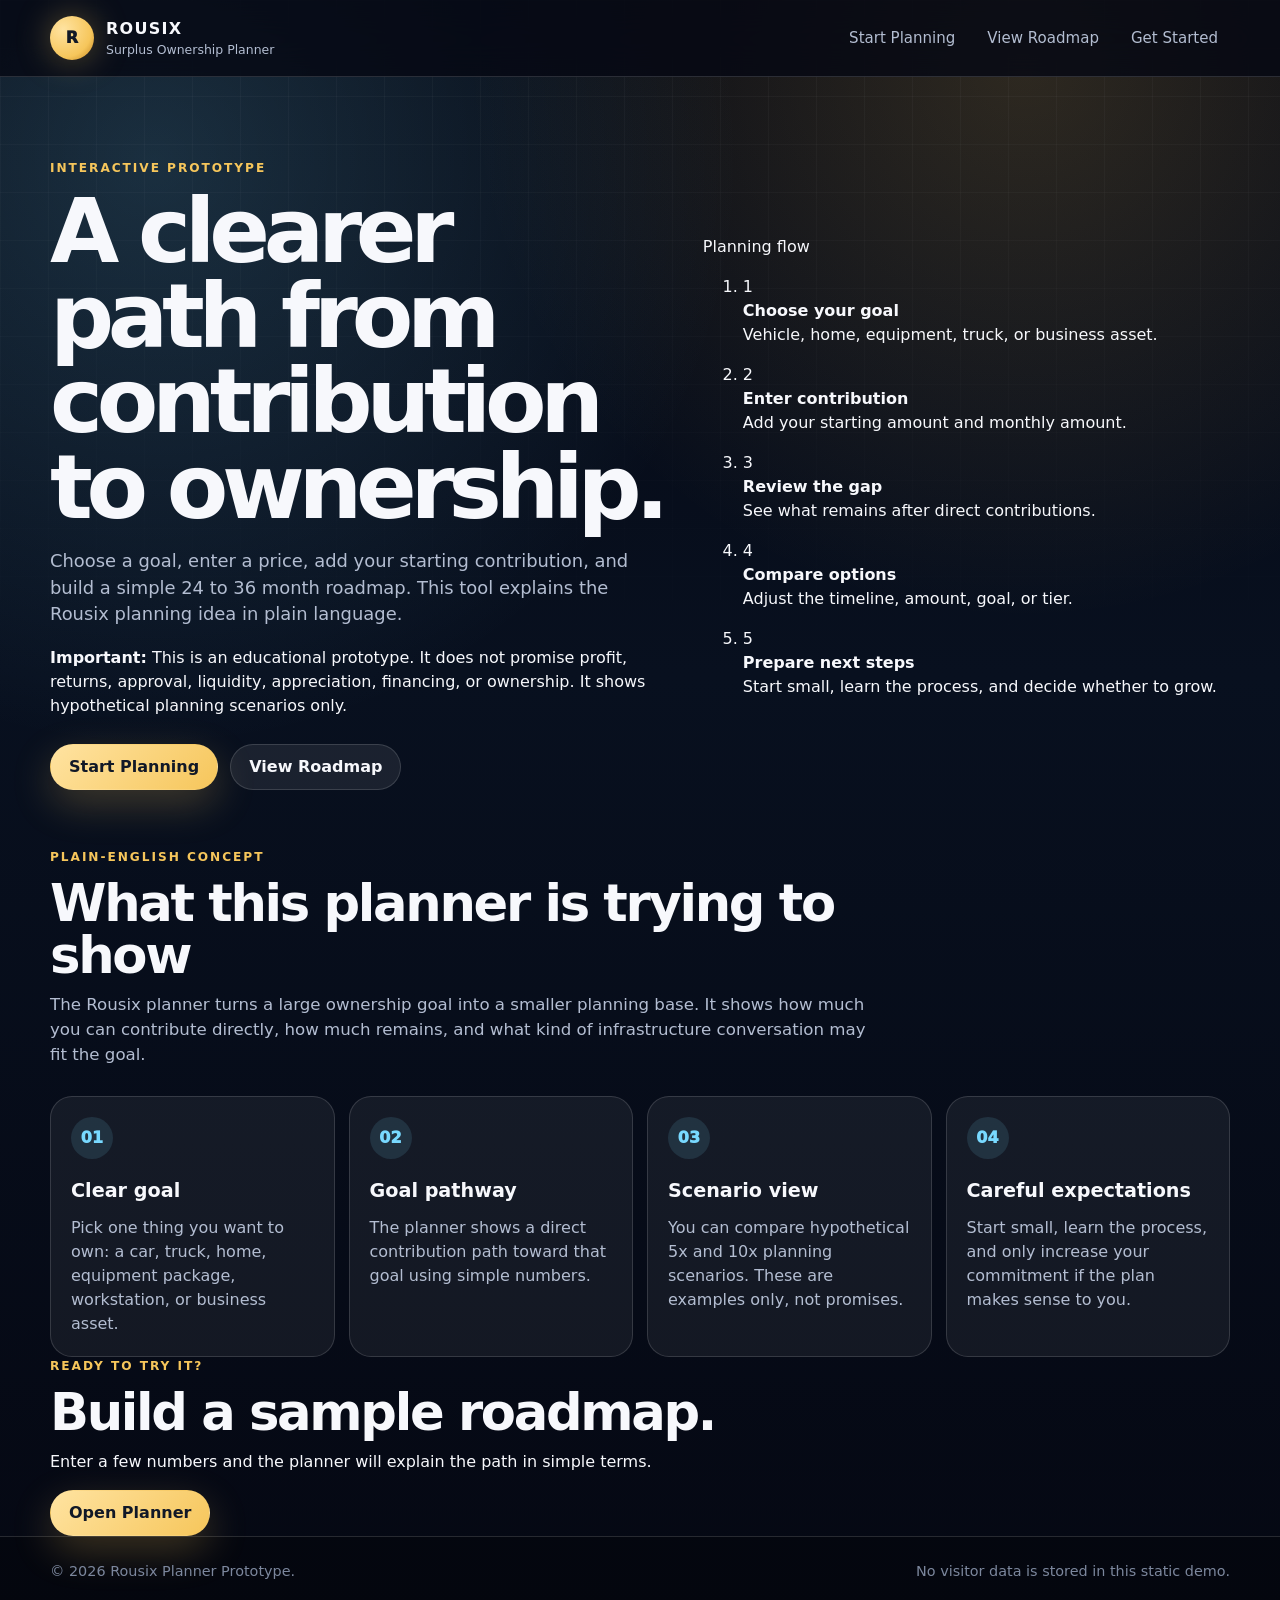
==== commit 323148ef: "Update index.html" ====
--- a/index.html
+++ b/index.html
@@ -4,11 +4,11 @@
   <meta charset="UTF-8" />
   <meta name="viewport" content="width=device-width, initial-scale=1.0" />
 
-  <title>Rousix Goal Pathway Planner</title>
+  <title>Rousix Surplus Ownership Planner</title>
 
   <meta
     name="description"
-    content="A simple interactive Rousix planning prototype that helps visitors map a goal, contribution path, infrastructure tier, and next step."
+    content="A simple surplus-based planning prototype for cars, trucks, homes, equipment, and business goals."
   />
 
   <link rel="stylesheet" href="styles.css" />
@@ -17,488 +17,165 @@
 <body>
   <header class="site-header">
     <div class="shell header-inner">
-      <a class="brand" href="#top" aria-label="Rousix Goal Pathway Planner">
+      <a class="brand" href="index.html">
         <span class="brand-mark">R</span>
         <span class="brand-text">
           <strong>Rousix</strong>
-          <small>Goal Pathway Planner</small>
+          <small>Surplus Ownership Planner</small>
         </span>
       </a>
 
-      <nav class="nav-links" aria-label="Main navigation">
-        <a href="#planner">Start Planning</a>
-        <a href="#roadmap">View Roadmap</a>
-        <a href="#start">Get Started</a>
-        <a href="#disclaimer">Disclaimer</a>
+      <nav class="nav-links">
+        <a href="planner.html">Start Planning</a>
+        <a href="roadmap.html">View Roadmap</a>
+        <a href="get-started.html">Get Started</a>
       </nav>
     </div>
   </header>
 
-  <main id="top">
+  <main>
     <section class="hero-section">
       <div class="shell hero-grid">
         <div class="hero-copy">
           <p class="eyebrow">Interactive prototype</p>
 
-          <h1>Choose a goal. Build a pathway. Start small or go bigger.</h1>
+          <h1>A clearer path from contribution to ownership.</h1>
 
           <p class="hero-lede">
-            This planner helps you map a simple Rousix goal pathway. Enter a goal,
-            a price, a starting contribution, and a monthly contribution. The tool
-            shows what your plan looks like, what infrastructure tier may fit, and
-            what your next step could be.
+            Choose a goal, enter a price, add your starting contribution, and
+            build a simple 24 to 36 month roadmap. This tool explains the Rousix
+            planning idea in plain language.
           </p>
 
-          <div class="hero-actions">
-            <a class="button button-primary" href="#planner">Start Planning</a>
-            <a class="button button-secondary" href="#roadmap">View Roadmap</a>
+          <div class="important-card">
+            <strong>Important:</strong>
+            This is an educational prototype. It does not promise profit,
+            returns, approval, liquidity, appreciation, financing, or ownership.
+            It shows hypothetical planning scenarios only.
           </div>
 
-          <div class="important-box">
-            <strong>Important:</strong>
-            This is an educational planning demo. It does not promise returns,
-            profits, liquidity, mining output, financing approval, or final ownership.
-            Start small, understand the process, and increase your commitment only
-            when the plan makes sense to you.
+          <div class="hero-actions">
+            <a class="button button-primary" href="planner.html">Start Planning</a>
+            <a class="button button-secondary" href="roadmap.html">View Roadmap</a>
           </div>
         </div>
 
-        <aside class="hero-card" aria-label="Planning flow">
-          <p class="card-kicker">Planning flow</p>
+        <aside class="hero-panel">
+          <div class="path-card">
+            <span class="path-label">Planning flow</span>
 
-          <ol class="flow-list">
-            <li>
-              <span>01</span>
-              <div>
-                <strong>Start Planning</strong>
-                <small>Choose a goal such as a vehicle, home, equipment, or business asset.</small>
-              </div>
-            </li>
+            <ol class="simple-flow">
+              <li>
+                <span>1</span>
+                <div>
+                  <strong>Choose your goal</strong>
+                  <p>Vehicle, home, equipment, truck, or business asset.</p>
+                </div>
+              </li>
 
-            <li>
-              <span>02</span>
-              <div>
-                <strong>Enter Contribution</strong>
-                <small>Add your starting amount and monthly amount. Minimums can start low.</small>
-              </div>
-            </li>
+              <li>
+                <span>2</span>
+                <div>
+                  <strong>Enter contribution</strong>
+                  <p>Add your starting amount and monthly amount.</p>
+                </div>
+              </li>
 
-            <li>
-              <span>03</span>
-              <div>
-                <strong>Review Goal Gap</strong>
-                <small>See the difference between your goal and your direct contribution path.</small>
-              </div>
-            </li>
+              <li>
+                <span>3</span>
+                <div>
+                  <strong>Review the gap</strong>
+                  <p>See what remains after direct contributions.</p>
+                </div>
+              </li>
 
-            <li>
-              <span>04</span>
-              <div>
-                <strong>Compare Options</strong>
-                <small>Adjust price, timeline, amount, or infrastructure tier.</small>
-              </div>
-            </li>
+              <li>
+                <span>4</span>
+                <div>
+                  <strong>Compare options</strong>
+                  <p>Adjust the timeline, amount, goal, or tier.</p>
+                </div>
+              </li>
 
-            <li>
-              <span>05</span>
-              <div>
-                <strong>Prepare Next Steps</strong>
-                <small>Copy, print, verify payment method, and discuss the plan.</small>
-              </div>
-            </li>
-          </ol>
+              <li>
+                <span>5</span>
+                <div>
+                  <strong>Prepare next steps</strong>
+                  <p>Start small, learn the process, and decide whether to grow.</p>
+                </div>
+              </li>
+            </ol>
+          </div>
         </aside>
       </div>
     </section>
 
-    <section id="planner" class="planner-section">
+    <section class="section-block">
       <div class="shell">
         <div class="section-heading">
-          <p class="eyebrow">Build a sample roadmap</p>
-          <h2>Goal Pathway Planner</h2>
+          <p class="eyebrow">Plain-English concept</p>
+          <h2>What this planner is trying to show</h2>
           <p>
-            Change any number and the roadmap updates automatically. The language
-            is intentionally simple so a first-time visitor can understand the plan.
+            The Rousix planner turns a large ownership goal into a smaller
+            planning base. It shows how much you can contribute directly, how
+            much remains, and what kind of infrastructure conversation may fit
+            the goal.
           </p>
-        </div>
-
-        <div class="planner-grid">
-          <form id="plannerForm" class="planner-card">
-            <div class="form-header">
-              <h3>Your goal</h3>
-              <p>Use a sample or enter your own numbers.</p>
-            </div>
-
-            <div class="sample-row">
-              <button type="button" class="sample-button" data-sample="starter">Starter</button>
-              <button type="button" class="sample-button" data-sample="vehicle">Vehicle</button>
-              <button type="button" class="sample-button" data-sample="home">Home</button>
-              <button type="button" class="sample-button" data-sample="equipment">Equipment</button>
-              <button type="button" class="sample-button" data-sample="business">Business</button>
-            </div>
-
-            <div class="field-grid">
-              <label class="field">
-                <span>Goal type</span>
-                <select id="goalType">
-                  <option value="Vehicle" selected>Vehicle</option>
-                  <option value="Home">Home</option>
-                  <option value="Truck">Truck</option>
-                  <option value="Business equipment">Business equipment</option>
-                  <option value="Workstation">Workstation</option>
-                  <option value="Business asset">Business asset</option>
-                  <option value="Custom goal">Custom goal</option>
-                </select>
-              </label>
-
-              <label class="field">
-                <span>Goal name</span>
-                <input id="goalName" type="text" value="Family vehicle" maxlength="70" />
-              </label>
-            </div>
-
-            <label class="field">
-              <span>Price</span>
-              <div class="money-input">
-                <span>$</span>
-                <input id="goalPrice" type="number" value="42000" min="1" step="100" />
-              </div>
-            </label>
-
-            <div class="field-grid">
-              <label class="field">
-                <span>Starting contribution</span>
-                <div class="money-input">
-                  <span>$</span>
-                  <input id="startingContribution" type="number" value="700" min="5" step="5" />
-                </div>
-              </label>
-
-              <label class="field">
-                <span>Monthly contribution</span>
-                <div class="money-input">
-                  <span>$</span>
-                  <input id="monthlyContribution" type="number" value="215" min="1" step="1" />
-                </div>
-              </label>
-            </div>
-
-            <div class="field-grid">
-              <label class="field">
-                <span>Planning timeline</span>
-                <select id="timelineMonths">
-                  <option value="24">24 months</option>
-                  <option value="30">30 months</option>
-                  <option value="36" selected>36 months</option>
-                </select>
-              </label>
-
-              <label class="field">
-                <span>Illustration model</span>
-                <select id="multiplierModel">
-                  <option value="5" selected>5x illustration</option>
-                  <option value="10">10x illustration</option>
-                </select>
-              </label>
-            </div>
-
-            <div class="toggle-card">
-              <label class="check-field">
-                <input id="autoTier" type="checkbox" checked />
-                <span>Automatically suggest infrastructure tier</span>
-              </label>
-
-              <p>
-                The suggestion changes when you change the price, contribution
-                amounts, timeline, or illustration model.
-              </p>
-            </div>
-
-            <label class="field">
-              <span>Infrastructure tier</span>
-              <select id="infrastructureTier">
-                <option value="basic">Rousix Basic Tablet — $1,250+</option>
-                <option value="standard">Rousix Standard — $4,100+</option>
-                <option value="standardPlus">Rousix Standard Plus — $8,250+</option>
-                <option value="premium">Rousix Premium — $12,450+</option>
-                <option value="titan">Rousix Titan — $75,000+</option>
-                <option value="colossus">Rousix Colossus — $150,000+</option>
-                <option value="olympus">Rousix Olympus — $300,000+</option>
-              </select>
-            </label>
-
-            <div class="toggle-card">
-              <label class="check-field">
-                <input id="includeInfrastructureCost" type="checkbox" checked />
-                <span>Deduct infrastructure cost from contributions first</span>
-              </label>
-
-              <p>
-                If the starting contribution does not cover the selected infrastructure,
-                the remaining infrastructure amount is treated as coming from monthly
-                contributions before the goal pathway is fully funded.
-              </p>
-            </div>
-
-            <div class="minimum-box">
-              <h4>Minimum start idea</h4>
-              <p>
-                Payment method verification can begin with a $1.00 charge. A starter
-                contribution can be as low as $5.00, with a monthly amount as low as
-                $1.00. Larger goals may need a stronger path.
-              </p>
-            </div>
-
-            <div class="form-actions">
-              <button type="button" id="copySummary" class="button button-secondary">
-                Copy Summary
-              </button>
-
-              <button type="button" id="printRoadmap" class="button button-primary">
-                Print Roadmap
-              </button>
-            </div>
-          </form>
-
-          <section class="results-card" aria-live="polite">
-            <div class="result-top">
-              <p class="eyebrow">Your sample plan</p>
-              <h3 id="resultTitle">Family vehicle pathway</h3>
-              <p id="resultSubtitle">A 36-month educational planning example.</p>
-            </div>
-
-            <div id="statusPanel" class="status-panel">
-              <span id="statusBadge">Starter pathway</span>
-              <p id="statusText">Enter a goal to see the planning result.</p>
-            </div>
-
-            <div class="meter-card">
-              <div class="meter-header">
-                <span>Progress toward direct-capital target</span>
-                <strong id="coveragePercent">0%</strong>
-              </div>
-
-              <div class="meter-track">
-                <div id="coverageBar" class="meter-fill"></div>
-              </div>
-
-              <p id="coverageNote" class="meter-note">
-                This shows direct planned contributions after infrastructure cost.
-              </p>
-            </div>
-
-            <div class="metric-grid">
-              <article class="metric-card">
-                <span>Price</span>
-                <strong id="goalPriceOut">$0</strong>
-                <small>The goal you entered.</small>
-              </article>
-
-              <article class="metric-card">
-                <span>Direct-capital target</span>
-                <strong id="directTargetOut">$0</strong>
-                <small id="directTargetNote">Based on the selected illustration model.</small>
-              </article>
-
-              <article class="metric-card">
-                <span>Suggested starting point</span>
-                <strong id="startMinOut">$0</strong>
-                <small>Goal-fit starting point, not the $5 starter minimum.</small>
-              </article>
-
-              <article class="metric-card">
-                <span>Suggested monthly path</span>
-                <strong id="monthlyMinOut">$0</strong>
-                <small>Goal-fit monthly amount before infrastructure adjustment.</small>
-              </article>
-
-              <article class="metric-card">
-                <span>Infrastructure suggestion</span>
-                <strong id="tierOut">Standard</strong>
-                <small id="tierWhyOut">Based on your numbers.</small>
-              </article>
-
-              <article class="metric-card">
-                <span>Infrastructure cost</span>
-                <strong id="machineCostOut">$0</strong>
-                <small id="machineBalanceOut">Deducted from contribution path first.</small>
-              </article>
-
-              <article class="metric-card">
-                <span>Total planned contribution</span>
-                <strong id="totalContribOut">$0</strong>
-                <small>Starting contribution plus monthly contributions.</small>
-              </article>
-
-              <article class="metric-card">
-                <span>Remaining goal-path gap</span>
-                <strong id="remainingGapOut">$0</strong>
-                <small id="remainingGapNote">What still needs to be solved.</small>
-              </article>
-            </div>
-
-            <div class="plain-card">
-              <h3>Plain-English summary</h3>
-              <p id="plainSummary"></p>
-            </div>
-
-            <div class="plain-card">
-              <h3>5x / 10x example in simple terms</h3>
-              <p id="multiplierExplanation"></p>
-            </div>
-          </section>
-        </div>
-      </div>
-    </section>
-
-    <section id="compare" class="compare-section">
-      <div class="shell">
-        <div class="section-heading">
-          <p class="eyebrow">Compare options</p>
-          <h2>Change the plan without guessing</h2>
-          <p>
-            This section gives simple alternatives. It helps people understand
-            what changes when they adjust the timeline, monthly amount, or goal path.
-          </p>
-        </div>
-
-        <div id="optionList" class="option-grid"></div>
-      </div>
-    </section>
-
-    <section id="roadmap" class="roadmap-section">
-      <div class="shell">
-        <div class="section-heading">
-          <p class="eyebrow">Understand roadmap</p>
-          <h2>What your planning stages mean</h2>
-          <p>
-            This version reads from top to bottom. Each step says what happens,
-            what the number means, and what to do next.
-          </p>
-        </div>
-
-        <div id="roadmapList" class="roadmap-list"></div>
-      </div>
-    </section>
-
-    <section id="start" class="start-section">
-      <div class="shell start-grid">
-        <div>
-          <p class="eyebrow">Get started</p>
-          <h2>Verify payment method and start small.</h2>
-
-          <p>
-            The real version should collect payment method data through a secure
-            hosted checkout page, not directly on this static site. A $1.00
-            verification charge can be treated as a plan credit. From there, a
-            person can start small, build confidence, and increase their path only
-            when they understand the system.
-          </p>
-
-          <p>
-            Suggested minimums for the first live version:
-          </p>
-
-          <ul class="simple-list">
-            <li>$1.00 payment method verification</li>
-            <li>$5.00 minimum starting contribution</li>
-            <li>$1.00 minimum monthly contribution</li>
-            <li>No maximum contribution cap inside the planning concept</li>
-          </ul>
-        </div>
-
-        <div class="start-card">
-          <h3>Payment step</h3>
-          <p>
-            This button is ready for a Stripe Payment Link. Replace the placeholder
-            link in <code>app.js</code> with your real hosted checkout link.
-          </p>
-
-          <button type="button" id="startPayment" class="button button-primary full-button">
-            Start with $1 Verification
-          </button>
-
-          <p class="microcopy">
-            No card information is collected by this GitHub Pages prototype.
-          </p>
-        </div>
-      </div>
-    </section>
-
-    <section class="concept-section">
-      <div class="shell">
-        <div class="section-heading">
-          <p class="eyebrow">Clearer explanation</p>
-          <h2>A simpler way to explain surplus-based planning</h2>
         </div>
 
         <div class="concept-grid">
           <article class="concept-card">
             <span>01</span>
-            <h3>Clear Goal</h3>
+            <h3>Clear goal</h3>
             <p>
-              You choose something real: a car, truck, home, equipment package,
-              workstation, or business asset.
+              Pick one thing you want to own: a car, truck, home, equipment
+              package, workstation, or business asset.
             </p>
           </article>
 
           <article class="concept-card">
             <span>02</span>
-            <h3>Goal Pathway</h3>
+            <h3>Goal pathway</h3>
             <p>
-              The planner shows how your starting amount and monthly amount compare
-              to the goal you selected.
+              The planner shows a direct contribution path toward that goal
+              using simple numbers.
             </p>
           </article>
 
           <article class="concept-card">
             <span>03</span>
-            <h3>Network Effect</h3>
+            <h3>Scenario view</h3>
             <p>
-              More participants and more Rousix infrastructure may improve the
-              usefulness of the network. This prototype does not turn that into a
-              promise or guarantee.
+              You can compare hypothetical 5x and 10x planning scenarios. These
+              are examples only, not promises.
             </p>
           </article>
 
           <article class="concept-card">
             <span>04</span>
-            <h3>Careful Expectations</h3>
+            <h3>Careful expectations</h3>
             <p>
-              Start small. Learn the process. Ask questions. Increase your path
-              only when you understand the risk and the goal.
+              Start small, learn the process, and only increase your commitment
+              if the plan makes sense to you.
             </p>
           </article>
         </div>
       </div>
     </section>
 
-    <section id="disclaimer" class="disclaimer-section">
+    <section class="section-block">
       <div class="shell">
-        <div class="disclaimer-card">
-          <h2>Disclaimer</h2>
+        <div class="cta-panel">
+          <div>
+            <p class="eyebrow">Ready to try it?</p>
+            <h2>Build a sample roadmap.</h2>
+            <p>
+              Enter a few numbers and the planner will explain the path in
+              simple terms.
+            </p>
+          </div>
 
-          <p>
-            This Rousix Goal Pathway Planner is a prototype for educational and
-            marketing demonstration purposes only. It does not provide financial,
-            investment, tax, legal, credit, lending, mining, staking, or accounting
-            advice.
-          </p>
-
-          <p>
-            The 5x and 10x examples are illustrations only. They are not promises,
-            forecasts, guarantees, investment returns, or final ownership outcomes.
-            The prototype does not predict profits, returns, mining output, staking
-            output, appreciation, liquidity, financing approval, asset purchase, or
-            goal completion.
-          </p>
-
-          <p>
-            Any real Rousix onboarding, contribution plan, machine purchase,
-            lease-back discussion, payment method verification, or ownership
-            strategy should be reviewed directly with a qualified Rousix
-            representative and appropriate professional advisors.
-          </p>
+          <a class="button button-primary" href="planner.html">Open Planner</a>
         </div>
       </div>
     </section>
@@ -506,15 +183,13 @@
 
   <footer class="site-footer">
     <div class="shell footer-inner">
-      <p>© <span id="year"></span> Rousix Goal Pathway Planner Prototype.</p>
-      <p>Static GitHub Pages demo. No card data is collected here.</p>
+      <p>© <span id="year"></span> Rousix Planner Prototype.</p>
+      <p>No visitor data is stored in this static demo.</p>
     </div>
   </footer>
 
-  <div id="toast" class="toast" role="status" aria-live="polite">
-    Summary copied.
-  </div>
-
-  <script src="app.js"></script>
+  <script>
+    document.getElementById("year").textContent = new Date().getFullYear();
+  </script>
 </body>
 </html>
--- a/styles.css
+++ b/styles.css
@@ -5,7 +5,7 @@
   --panel-strong: rgba(255, 255, 255, 0.12);
   --text: #f7f8fc;
   --muted: #b3bdd1;
-  --faint: #78849c;
+  --faint: #7c879d;
   --line: rgba(255, 255, 255, 0.14);
   --gold: #f6c65b;
   --gold-2: #ffe3a1;
@@ -73,11 +73,6 @@
   cursor: pointer;
 }
 
-button:disabled {
-  cursor: not-allowed;
-  opacity: 0.72;
-}
-
 .shell {
   width: min(var(--max), calc(100% - 36px));
   margin-inline: auto;
@@ -165,7 +160,8 @@
   align-items: center;
 }
 
-.eyebrow {
+.eyebrow,
+.card-kicker {
   margin: 0 0 12px;
   color: var(--gold);
   text-transform: uppercase;
@@ -177,6 +173,7 @@
 h1,
 h2,
 h3,
+h4,
 p {
   margin-top: 0;
 }
@@ -205,22 +202,6 @@
   max-width: 720px;
   color: var(--muted);
   font-size: 1.12rem;
-}
-
-.important-note,
-.rule-alert {
-  max-width: 760px;
-  margin-top: 22px;
-  padding: 16px 18px;
-  color: var(--muted);
-  border: 1px solid rgba(246, 198, 91, 0.28);
-  border-radius: var(--radius-md);
-  background: rgba(246, 198, 91, 0.08);
-}
-
-.important-note strong,
-.rule-alert strong {
-  color: var(--gold-2);
 }
 
 .hero-actions,
@@ -263,11 +244,31 @@
   border-color: var(--line);
 }
 
-.flow-card,
+.full-button {
+  width: 100%;
+}
+
+.important-box,
+.minimum-box {
+  max-width: 760px;
+  margin-top: 26px;
+  padding: 16px 18px;
+  color: var(--muted);
+  border: 1px solid rgba(246, 198, 91, 0.28);
+  border-radius: var(--radius-md);
+  background: rgba(246, 198, 91, 0.07);
+}
+
+.important-box strong,
+.minimum-box h4 {
+  color: var(--text);
+}
+
+.hero-card,
 .planner-card,
 .results-card,
 .disclaimer-card,
-.get-started-card {
+.start-card {
   border: 1px solid var(--line);
   background:
     linear-gradient(145deg, rgba(255, 255, 255, 0.12), rgba(255, 255, 255, 0.055));
@@ -275,13 +276,13 @@
   box-shadow: var(--shadow);
 }
 
-.flow-card {
+.hero-card {
+  padding: 28px;
   position: relative;
   overflow: hidden;
-  padding: 28px;
-}
-
-.flow-card::before {
+}
+
+.hero-card::before {
   content: "";
   position: absolute;
   width: 340px;
@@ -292,20 +293,6 @@
   background: radial-gradient(circle, rgba(246, 198, 91, 0.25), transparent 68%);
 }
 
-.flow-label {
-  position: relative;
-  z-index: 1;
-  display: inline-flex;
-  margin-bottom: 18px;
-  padding: 8px 12px;
-  color: var(--gold-2);
-  border: 1px solid rgba(246, 198, 91, 0.3);
-  border-radius: 999px;
-  background: rgba(246, 198, 91, 0.08);
-  font-size: 0.84rem;
-  font-weight: 850;
-}
-
 .flow-list {
   position: relative;
   z-index: 1;
@@ -338,25 +325,22 @@
   font-weight: 950;
 }
 
-.flow-list li strong {
+.flow-list li small {
   display: block;
-}
-
-.flow-list li small {
   color: var(--muted);
 }
 
 .planner-section,
-.scenario-section,
+.compare-section,
 .roadmap-section,
-.process-section,
-.get-started-section,
+.start-section,
+.concept-section,
 .disclaimer-section {
   padding: 64px 0;
 }
 
 .section-heading {
-  max-width: 840px;
+  max-width: 820px;
   margin-bottom: 28px;
 }
 
@@ -393,7 +377,7 @@
 
 .sample-row {
   display: grid;
-  grid-template-columns: repeat(4, 1fr);
+  grid-template-columns: repeat(5, 1fr);
   gap: 8px;
   margin-bottom: 18px;
 }
@@ -487,8 +471,7 @@
 }
 
 .toggle-card {
-  margin-top: 4px;
-  margin-bottom: 12px;
+  margin: 4px 0 14px;
   padding: 16px;
   border: 1px solid var(--line);
   border-radius: var(--radius-md);
@@ -509,14 +492,15 @@
   accent-color: var(--gold);
 }
 
-.toggle-card p {
+.toggle-card p,
+.minimum-box p {
   margin: 10px 0 0;
   color: var(--muted);
   font-size: 0.88rem;
 }
 
 .result-top {
-  margin-bottom: 22px;
+  margin-bottom: 18px;
 }
 
 .result-top h3 {
@@ -528,9 +512,38 @@
   color: var(--muted);
 }
 
-.rule-alert {
-  max-width: none;
-  margin: 0 0 18px;
+.status-panel {
+  margin-bottom: 12px;
+  padding: 18px;
+  border: 1px solid var(--line);
+  border-radius: var(--radius-lg);
+  background: rgba(255, 255, 255, 0.06);
+}
+
+.status-panel span {
+  display: inline-flex;
+  padding: 7px 10px;
+  color: #07101f;
+  border-radius: 999px;
+  background: var(--green);
+  font-size: 0.78rem;
+  font-weight: 950;
+  text-transform: uppercase;
+  letter-spacing: 0.08em;
+}
+
+.status-panel.is-starter span {
+  background: var(--gold);
+}
+
+.status-panel.is-gap span {
+  color: #1d0c0c;
+  background: var(--red);
+}
+
+.status-panel p {
+  margin: 12px 0 0;
+  color: var(--muted);
 }
 
 .meter-card {
@@ -575,50 +588,27 @@
   font-size: 0.9rem;
 }
 
-.metric-grid,
-.scenario-grid,
-.process-grid {
-  display: grid;
+.metric-grid {
+  display: grid;
+  grid-template-columns: repeat(2, 1fr);
   gap: 12px;
 }
 
-.metric-grid {
-  grid-template-columns: repeat(2, 1fr);
-}
-
-.scenario-grid,
-.process-grid {
-  grid-template-columns: repeat(3, 1fr);
-}
-
-.process-grid {
-  grid-template-columns: repeat(4, 1fr);
-}
-
 .metric-card,
-.summary-card,
-.scenario-card,
-.network-card,
-.roadmap-step,
-.process-card,
-.mock-payment-card {
+.plain-card,
+.option-card,
+.roadmap-card,
+.concept-card {
   border: 1px solid var(--line);
   border-radius: var(--radius-lg);
   background: rgba(255, 255, 255, 0.06);
 }
 
-.metric-card,
-.summary-card,
-.scenario-card,
-.network-card,
-.roadmap-step,
-.process-card,
-.mock-payment-card {
+.metric-card {
   padding: 18px;
 }
 
-.metric-card span,
-.scenario-label {
+.metric-card span {
   display: block;
   margin-bottom: 8px;
   color: var(--muted);
@@ -626,9 +616,7 @@
   font-weight: 850;
 }
 
-.metric-card strong,
-.scenario-card h3,
-.mock-payment-card strong {
+.metric-card strong {
   display: block;
   font-size: clamp(1.35rem, 3vw, 2rem);
   letter-spacing: -0.045em;
@@ -640,19 +628,46 @@
   color: var(--faint);
 }
 
-.summary-card,
-.network-card {
+.plain-card {
   margin-top: 12px;
-}
-
-.summary-card p,
-.scenario-card p,
-.network-card p,
-.roadmap-step p,
-.process-card p,
-.get-started-card p,
-.disclaimer-card p {
-  color: var(--muted);
+  padding: 18px;
+}
+
+.plain-card p {
+  color: var(--muted);
+  margin-bottom: 0;
+}
+
+.option-grid {
+  display: grid;
+  grid-template-columns: repeat(4, 1fr);
+  gap: 14px;
+}
+
+.option-card {
+  padding: 18px;
+}
+
+.option-card span {
+  display: inline-flex;
+  padding: 7px 10px;
+  margin-bottom: 14px;
+  border-radius: 999px;
+  color: var(--blue);
+  background: rgba(120, 217, 255, 0.1);
+  font-size: 0.78rem;
+  font-weight: 950;
+}
+
+.option-card strong {
+  display: block;
+  margin-bottom: 8px;
+  font-size: 1.15rem;
+}
+
+.option-card p {
+  color: var(--muted);
+  margin-bottom: 0;
 }
 
 .roadmap-list {
@@ -660,33 +675,76 @@
   gap: 14px;
 }
 
-.roadmap-step {
-  display: grid;
-  grid-template-columns: 120px 1fr;
+.roadmap-card {
+  display: grid;
+  grid-template-columns: 150px 1fr;
   gap: 18px;
-}
-
-.roadmap-step-number {
-  width: 72px;
-  height: 72px;
-  display: grid;
-  place-items: center;
-  color: var(--blue);
-  border: 1px solid rgba(120, 217, 255, 0.3);
-  border-radius: 50%;
-  background: rgba(120, 217, 255, 0.1);
+  padding: 20px;
+}
+
+.roadmap-time {
+  color: var(--gold-2);
   font-weight: 950;
 }
 
-.roadmap-step-content h3 {
+.roadmap-content h3 {
   margin-bottom: 8px;
 }
 
-.roadmap-step-content p:last-child {
+.roadmap-content p {
+  color: var(--muted);
+  margin-bottom: 10px;
+}
+
+.roadmap-content p:last-child {
   margin-bottom: 0;
 }
 
-.process-card span {
+.start-grid {
+  display: grid;
+  grid-template-columns: minmax(0, 1fr) 380px;
+  gap: 24px;
+  align-items: start;
+}
+
+.start-grid p,
+.simple-list {
+  color: var(--muted);
+}
+
+.simple-list {
+  padding-left: 20px;
+}
+
+.start-card {
+  padding: 24px;
+}
+
+.start-card p {
+  color: var(--muted);
+}
+
+.microcopy {
+  margin: 12px 0 0;
+  color: var(--faint);
+  font-size: 0.88rem;
+}
+
+code {
+  color: var(--gold-2);
+}
+
+.concept-grid {
+  display: grid;
+  grid-template-columns: repeat(4, 1fr);
+  gap: 14px;
+}
+
+.concept-card {
+  padding: 20px;
+}
+
+.concept-card span {
   width: 42px;
   height: 42px;
   display: inline-grid;
@@ -698,24 +756,9 @@
   font-weight: 950;
 }
 
-.get-started-card {
-  display: grid;
-  grid-template-columns: 1fr 320px;
-  gap: 24px;
-  align-items: center;
-  padding: 28px;
-}
-
-.mock-payment-card span {
-  display: block;
-  color: var(--muted);
-  font-size: 0.88rem;
-  font-weight: 850;
-  margin-bottom: 8px;
-}
-
-.mock-payment-card strong {
-  color: var(--gold-2);
+.concept-card p {
+  margin-bottom: 0;
+  color: var(--muted);
 }
 
 .disclaimer-section {
@@ -724,6 +767,10 @@
 
 .disclaimer-card {
   padding: 28px;
+}
+
+.disclaimer-card p {
+  color: var(--muted);
 }
 
 .site-footer {
@@ -767,10 +814,10 @@
   transform: translate(-50%, 0);
 }
 
-@media (max-width: 980px) {
+@media (max-width: 1020px) {
   .hero-grid,
   .planner-grid,
-  .get-started-card {
+  .start-grid {
     grid-template-columns: 1fr;
   }
 
@@ -778,8 +825,8 @@
     position: static;
   }
 
-  .scenario-grid,
-  .process-grid {
+  .option-grid,
+  .concept-grid {
     grid-template-columns: repeat(2, 1fr);
   }
 
@@ -798,10 +845,10 @@
   }
 
   .planner-section,
-  .scenario-section,
+  .compare-section,
   .roadmap-section,
-  .process-section,
-  .get-started-section,
+  .start-section,
+  .concept-section,
   .disclaimer-section {
     padding: 46px 0;
   }
@@ -809,12 +856,12 @@
   .field-grid,
   .metric-grid,
   .sample-row,
-  .scenario-grid,
-  .process-grid {
+  .option-grid,
+  .concept-grid {
     grid-template-columns: 1fr;
   }
 
-  .roadmap-step {
+  .roadmap-card {
     grid-template-columns: 1fr;
   }
 
@@ -829,7 +876,8 @@
   .planner-card,
   .results-card,
   .disclaimer-card,
-  .get-started-card {
+  .start-card,
+  .hero-card {
     padding: 18px;
     border-radius: 22px;
   }
@@ -849,16 +897,16 @@
   .site-header,
   .hero-section,
   .planner-card,
-  .process-section,
-  .get-started-section,
+  .start-section,
   .site-footer,
   .toast {
     display: none !important;
   }
 
   .planner-section,
-  .scenario-section,
+  .compare-section,
   .roadmap-section,
+  .concept-section,
   .disclaimer-section {
     padding: 0;
   }
@@ -873,11 +921,12 @@
 
   .results-card,
   .metric-card,
-  .summary-card,
-  .scenario-card,
-  .network-card,
-  .roadmap-step,
-  .disclaimer-card {
+  .plain-card,
+  .option-card,
+  .roadmap-card,
+  .concept-card,
+  .disclaimer-card,
+  .status-panel {
     box-shadow: none;
     color: #111827;
     background: #ffffff;
@@ -889,17 +938,19 @@
   }
 
   .eyebrow,
-  .meter-header strong {
+  .meter-header strong,
+  .roadmap-time {
     color: #8a6500;
   }
 
   .metric-card span,
   .metric-card small,
   .result-top p,
-  .summary-card p,
-  .scenario-card p,
-  .network-card p,
-  .roadmap-step p,
+  .status-panel p,
+  .plain-card p,
+  .option-card p,
+  .roadmap-content p,
+  .concept-card p,
   .disclaimer-card p {
     color: #374151;
   }
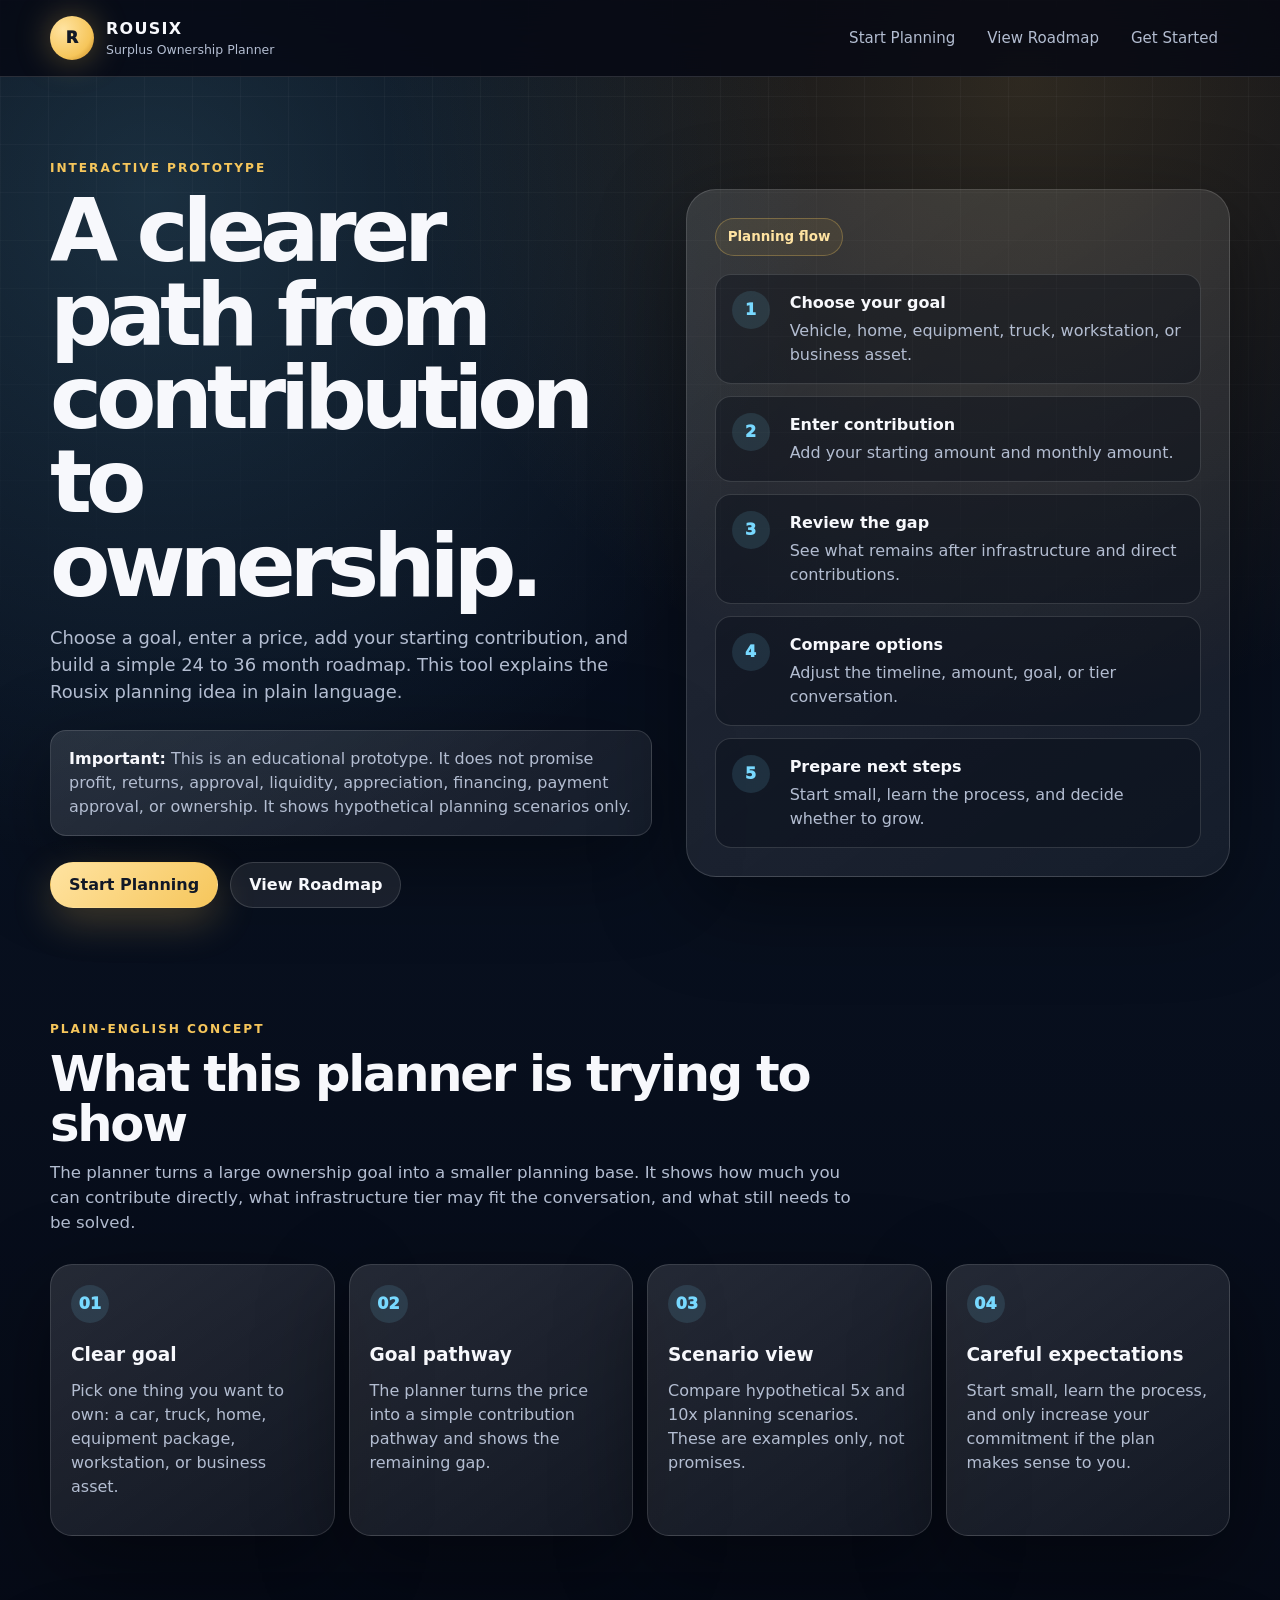
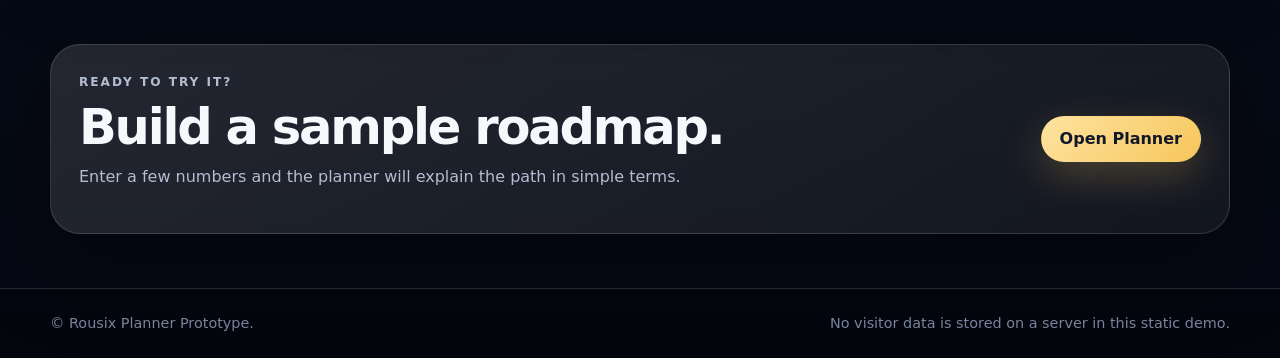
==== commit 4a9dc12b: "Update index.html" ====
--- a/index.html
+++ b/index.html
@@ -25,7 +25,7 @@
         </span>
       </a>
 
-      <nav class="nav-links">
+      <nav class="nav-links" aria-label="Primary navigation">
         <a href="planner.html">Start Planning</a>
         <a href="roadmap.html">View Roadmap</a>
         <a href="get-started.html">Get Started</a>
@@ -50,8 +50,9 @@
           <div class="important-card">
             <strong>Important:</strong>
             This is an educational prototype. It does not promise profit,
-            returns, approval, liquidity, appreciation, financing, or ownership.
-            It shows hypothetical planning scenarios only.
+            returns, approval, liquidity, appreciation, financing, payment
+            approval, or ownership. It shows hypothetical planning scenarios
+            only.
           </div>
 
           <div class="hero-actions">
@@ -69,7 +70,7 @@
                 <span>1</span>
                 <div>
                   <strong>Choose your goal</strong>
-                  <p>Vehicle, home, equipment, truck, or business asset.</p>
+                  <p>Vehicle, home, equipment, truck, workstation, or business asset.</p>
                 </div>
               </li>
 
@@ -85,7 +86,7 @@
                 <span>3</span>
                 <div>
                   <strong>Review the gap</strong>
-                  <p>See what remains after direct contributions.</p>
+                  <p>See what remains after infrastructure and direct contributions.</p>
                 </div>
               </li>
 
@@ -93,7 +94,7 @@
                 <span>4</span>
                 <div>
                   <strong>Compare options</strong>
-                  <p>Adjust the timeline, amount, goal, or tier.</p>
+                  <p>Adjust the timeline, amount, goal, or tier conversation.</p>
                 </div>
               </li>
 
@@ -114,12 +115,14 @@
       <div class="shell">
         <div class="section-heading">
           <p class="eyebrow">Plain-English concept</p>
+
           <h2>What this planner is trying to show</h2>
+
           <p>
-            The Rousix planner turns a large ownership goal into a smaller
-            planning base. It shows how much you can contribute directly, how
-            much remains, and what kind of infrastructure conversation may fit
-            the goal.
+            The planner turns a large ownership goal into a smaller planning
+            base. It shows how much you can contribute directly, what
+            infrastructure tier may fit the conversation, and what still needs
+            to be solved.
           </p>
         </div>
 
@@ -137,8 +140,8 @@
             <span>02</span>
             <h3>Goal pathway</h3>
             <p>
-              The planner shows a direct contribution path toward that goal
-              using simple numbers.
+              The planner turns the price into a simple contribution pathway
+              and shows the remaining gap.
             </p>
           </article>
 
@@ -146,8 +149,8 @@
             <span>03</span>
             <h3>Scenario view</h3>
             <p>
-              You can compare hypothetical 5x and 10x planning scenarios. These
-              are examples only, not promises.
+              Compare hypothetical 5x and 10x planning scenarios. These are
+              examples only, not promises.
             </p>
           </article>
 
@@ -184,12 +187,10 @@
   <footer class="site-footer">
     <div class="shell footer-inner">
       <p>© <span id="year"></span> Rousix Planner Prototype.</p>
-      <p>No visitor data is stored in this static demo.</p>
+      <p>No visitor data is stored on a server in this static demo.</p>
     </div>
   </footer>
 
-  <script>
-    document.getElementById("year").textContent = new Date().getFullYear();
-  </script>
+  <script src="app.js"></script>
 </body>
 </html>
--- a/styles.css
+++ b/styles.css
@@ -5,7 +5,7 @@
   --panel-strong: rgba(255, 255, 255, 0.12);
   --text: #f7f8fc;
   --muted: #b3bdd1;
-  --faint: #7c879d;
+  --faint: #78849c;
   --line: rgba(255, 255, 255, 0.14);
   --gold: #f6c65b;
   --gold-2: #ffe3a1;
@@ -83,7 +83,7 @@
   top: 0;
   z-index: 20;
   backdrop-filter: blur(18px);
-  background: rgba(5, 8, 19, 0.8);
+  background: rgba(5, 8, 19, 0.82);
   border-bottom: 1px solid var(--line);
 }
 
@@ -106,8 +106,8 @@
   height: 44px;
   display: grid;
   place-items: center;
+  color: #111827;
   border-radius: 50%;
-  color: #111827;
   font-weight: 950;
   background:
     radial-gradient(circle at 30% 30%, var(--gold-2), var(--gold) 65%, #be7f1c);
@@ -140,7 +140,6 @@
   color: var(--muted);
   border-radius: 999px;
   font-size: 0.94rem;
-  transition: background 160ms ease, color 160ms ease;
 }
 
 .nav-links a:hover,
@@ -155,13 +154,22 @@
 
 .hero-grid {
   display: grid;
-  grid-template-columns: minmax(0, 1.08fr) minmax(320px, 0.92fr);
+  grid-template-columns: minmax(0, 1.05fr) minmax(320px, 0.95fr);
   gap: 34px;
   align-items: center;
 }
 
-.eyebrow,
-.card-kicker {
+.page-hero {
+  padding: 70px 0 28px;
+}
+
+.page-hero p:not(.eyebrow) {
+  max-width: 780px;
+  color: var(--muted);
+  font-size: 1.08rem;
+}
+
+.eyebrow {
   margin: 0 0 12px;
   color: var(--gold);
   text-transform: uppercase;
@@ -173,39 +181,39 @@
 h1,
 h2,
 h3,
-h4,
 p {
   margin-top: 0;
 }
 
 h1 {
-  max-width: 860px;
+  max-width: 900px;
   margin-bottom: 18px;
-  font-size: clamp(2.55rem, 7vw, 5.8rem);
+  font-size: clamp(2.5rem, 7vw, 5.5rem);
   line-height: 0.95;
   letter-spacing: -0.07em;
 }
 
 h2 {
   margin-bottom: 12px;
-  font-size: clamp(2rem, 4vw, 3.35rem);
+  font-size: clamp(1.8rem, 4vw, 3.1rem);
   line-height: 1;
   letter-spacing: -0.045em;
 }
 
 h3 {
   margin-bottom: 10px;
-  font-size: 1.2rem;
+  font-size: 1.16rem;
 }
 
 .hero-lede {
-  max-width: 720px;
+  max-width: 740px;
   color: var(--muted);
   font-size: 1.12rem;
 }
 
 .hero-actions,
-.form-actions {
+.form-actions,
+.button-row {
   display: flex;
   flex-wrap: wrap;
   gap: 12px;
@@ -248,27 +256,20 @@
   width: 100%;
 }
 
-.important-box,
-.minimum-box {
-  max-width: 760px;
-  margin-top: 26px;
-  padding: 16px 18px;
-  color: var(--muted);
-  border: 1px solid rgba(246, 198, 91, 0.28);
-  border-radius: var(--radius-md);
-  background: rgba(246, 198, 91, 0.07);
-}
-
-.important-box strong,
-.minimum-box h4 {
-  color: var(--text);
-}
-
-.hero-card,
+.important-card,
+.path-card,
 .planner-card,
 .results-card,
+.concept-card,
+.cta-panel,
+.summary-sidebar,
+.stage-card,
+.explanation-panel,
+.start-card,
 .disclaimer-card,
-.start-card {
+.scenario-panel,
+.scenario-card,
+.minimum-box {
   border: 1px solid var(--line);
   background:
     linear-gradient(145deg, rgba(255, 255, 255, 0.12), rgba(255, 255, 255, 0.055));
@@ -276,26 +277,36 @@
   box-shadow: var(--shadow);
 }
 
-.hero-card {
+.important-card {
+  max-width: 780px;
+  margin: 24px 0 0;
+  padding: 16px 18px;
+  color: var(--muted);
+  border-radius: var(--radius-md);
+}
+
+.important-card strong {
+  color: var(--text);
+}
+
+.path-card {
   padding: 28px;
-  position: relative;
-  overflow: hidden;
-}
-
-.hero-card::before {
-  content: "";
-  position: absolute;
-  width: 340px;
-  height: 340px;
-  top: -120px;
-  right: -120px;
-  border-radius: 50%;
-  background: radial-gradient(circle, rgba(246, 198, 91, 0.25), transparent 68%);
-}
-
-.flow-list {
-  position: relative;
-  z-index: 1;
+}
+
+.path-label {
+  display: inline-flex;
+  margin-bottom: 18px;
+  padding: 8px 12px;
+  color: var(--gold-2);
+  border: 1px solid rgba(246, 198, 91, 0.3);
+  border-radius: 999px;
+  background: rgba(246, 198, 91, 0.08);
+  font-size: 0.84rem;
+  font-weight: 850;
+}
+
+.simple-flow,
+.vertical-steps {
   display: grid;
   gap: 12px;
   padding: 0;
@@ -303,7 +314,7 @@
   list-style: none;
 }
 
-.flow-list li {
+.simple-flow li {
   display: grid;
   grid-template-columns: 46px 1fr;
   gap: 12px;
@@ -313,7 +324,9 @@
   background: rgba(3, 8, 20, 0.38);
 }
 
-.flow-list li span {
+.simple-flow li span,
+.concept-card span,
+.stage-number {
   width: 38px;
   height: 38px;
   display: grid;
@@ -321,22 +334,26 @@
   color: var(--blue);
   border-radius: 50%;
   background: rgba(120, 217, 255, 0.12);
-  font-size: 0.78rem;
   font-weight: 950;
 }
 
-.flow-list li small {
-  display: block;
-  color: var(--muted);
-}
-
+.simple-flow p,
+.concept-card p,
+.stage-card p,
+.start-card p,
+.disclaimer-card p,
+.explanation-panel p {
+  color: var(--muted);
+}
+
+.simple-flow p {
+  margin: 4px 0 0;
+}
+
+.section-block,
 .planner-section,
-.compare-section,
-.roadmap-section,
-.start-section,
-.concept-section,
-.disclaimer-section {
-  padding: 64px 0;
+.roadmap-section {
+  padding: 54px 0;
 }
 
 .section-heading {
@@ -349,6 +366,34 @@
   font-size: 1.04rem;
 }
 
+.concept-grid {
+  display: grid;
+  grid-template-columns: repeat(4, 1fr);
+  gap: 14px;
+}
+
+.concept-card {
+  padding: 20px;
+  border-radius: var(--radius-lg);
+}
+
+.concept-card span {
+  margin-bottom: 18px;
+}
+
+.cta-panel {
+  display: flex;
+  justify-content: space-between;
+  align-items: center;
+  gap: 22px;
+  padding: 28px;
+}
+
+.cta-panel p {
+  max-width: 650px;
+  color: var(--muted);
+}
+
 .planner-grid {
   display: grid;
   grid-template-columns: minmax(320px, 0.82fr) minmax(0, 1.18fr);
@@ -357,7 +402,11 @@
 }
 
 .planner-card,
-.results-card {
+.results-card,
+.summary-sidebar,
+.explanation-panel,
+.start-card,
+.disclaimer-card {
   padding: 24px;
 }
 
@@ -366,18 +415,13 @@
   top: 98px;
 }
 
-.form-header {
-  margin-bottom: 16px;
-}
-
 .form-header p {
-  margin-bottom: 0;
   color: var(--muted);
 }
 
 .sample-row {
   display: grid;
-  grid-template-columns: repeat(5, 1fr);
+  grid-template-columns: repeat(4, 1fr);
   gap: 8px;
   margin-bottom: 18px;
 }
@@ -427,10 +471,6 @@
   border: 1px solid var(--line);
   border-radius: var(--radius-sm);
   background: rgba(0, 0, 0, 0.26);
-  transition:
-    border-color 160ms ease,
-    box-shadow 160ms ease,
-    background 160ms ease;
 }
 
 select {
@@ -441,13 +481,11 @@
 select:focus {
   border-color: rgba(120, 217, 255, 0.72);
   box-shadow: 0 0 0 4px rgba(120, 217, 255, 0.14);
-  background: rgba(0, 0, 0, 0.34);
 }
 
 .money-input {
   display: grid;
   grid-template-columns: 42px 1fr;
-  align-items: center;
   overflow: hidden;
   border: 1px solid var(--line);
   border-radius: var(--radius-sm);
@@ -460,7 +498,6 @@
   place-items: center;
   color: var(--gold);
   border-right: 1px solid var(--line);
-  font-size: 1rem;
   font-weight: 950;
 }
 
@@ -470,142 +507,30 @@
   background: transparent;
 }
 
-.toggle-card {
-  margin: 4px 0 14px;
+.minimum-box {
+  margin-top: 6px;
   padding: 16px;
-  border: 1px solid var(--line);
   border-radius: var(--radius-md);
-  background: rgba(255, 255, 255, 0.052);
-}
-
-.check-field {
-  display: flex;
-  gap: 10px;
-  align-items: flex-start;
-  font-weight: 850;
-}
-
-.check-field input {
-  width: 18px;
-  min-height: 18px;
-  margin-top: 3px;
-  accent-color: var(--gold);
-}
-
-.toggle-card p,
+}
+
 .minimum-box p {
-  margin: 10px 0 0;
-  color: var(--muted);
-  font-size: 0.88rem;
-}
-
-.result-top {
-  margin-bottom: 18px;
-}
-
-.result-top h3 {
-  font-size: clamp(1.6rem, 3vw, 2.4rem);
-  letter-spacing: -0.04em;
-}
-
-.result-top p:not(.eyebrow) {
-  color: var(--muted);
-}
-
-.status-panel {
-  margin-bottom: 12px;
+  margin-bottom: 0;
+  color: var(--muted);
+  font-size: 0.92rem;
+}
+
+.metric-grid {
+  display: grid;
+  grid-template-columns: repeat(2, 1fr);
+  gap: 12px;
+  margin: 18px 0;
+}
+
+.metric-card {
   padding: 18px;
   border: 1px solid var(--line);
   border-radius: var(--radius-lg);
   background: rgba(255, 255, 255, 0.06);
-}
-
-.status-panel span {
-  display: inline-flex;
-  padding: 7px 10px;
-  color: #07101f;
-  border-radius: 999px;
-  background: var(--green);
-  font-size: 0.78rem;
-  font-weight: 950;
-  text-transform: uppercase;
-  letter-spacing: 0.08em;
-}
-
-.status-panel.is-starter span {
-  background: var(--gold);
-}
-
-.status-panel.is-gap span {
-  color: #1d0c0c;
-  background: var(--red);
-}
-
-.status-panel p {
-  margin: 12px 0 0;
-  color: var(--muted);
-}
-
-.meter-card {
-  padding: 18px;
-  margin-bottom: 18px;
-  border: 1px solid var(--line);
-  border-radius: var(--radius-lg);
-  background: rgba(0, 0, 0, 0.2);
-}
-
-.meter-header {
-  display: flex;
-  justify-content: space-between;
-  gap: 18px;
-  margin-bottom: 10px;
-  color: var(--muted);
-  font-weight: 850;
-}
-
-.meter-header strong {
-  color: var(--gold-2);
-}
-
-.meter-track {
-  height: 14px;
-  overflow: hidden;
-  border-radius: 999px;
-  background: rgba(255, 255, 255, 0.09);
-}
-
-.meter-fill {
-  width: 0%;
-  height: 100%;
-  border-radius: inherit;
-  background: linear-gradient(90deg, var(--blue), var(--gold));
-  transition: width 260ms ease;
-}
-
-.meter-note {
-  margin: 10px 0 0;
-  color: var(--muted);
-  font-size: 0.9rem;
-}
-
-.metric-grid {
-  display: grid;
-  grid-template-columns: repeat(2, 1fr);
-  gap: 12px;
-}
-
-.metric-card,
-.plain-card,
-.option-card,
-.roadmap-card,
-.concept-card {
-  border: 1px solid var(--line);
-  border-radius: var(--radius-lg);
-  background: rgba(255, 255, 255, 0.06);
-}
-
-.metric-card {
-  padding: 18px;
 }
 
 .metric-card span {
@@ -628,149 +553,140 @@
   color: var(--faint);
 }
 
-.plain-card {
+.scenario-panel,
+.scenario-card {
+  padding: 18px;
+  border-radius: var(--radius-lg);
   margin-top: 12px;
-  padding: 18px;
-}
-
-.plain-card p {
-  color: var(--muted);
-  margin-bottom: 0;
-}
-
-.option-grid {
-  display: grid;
-  grid-template-columns: repeat(4, 1fr);
-  gap: 14px;
-}
-
-.option-card {
-  padding: 18px;
-}
-
-.option-card span {
-  display: inline-flex;
-  padding: 7px 10px;
-  margin-bottom: 14px;
-  border-radius: 999px;
-  color: var(--blue);
-  background: rgba(120, 217, 255, 0.1);
-  font-size: 0.78rem;
-  font-weight: 950;
-}
-
-.option-card strong {
-  display: block;
-  margin-bottom: 8px;
-  font-size: 1.15rem;
-}
-
-.option-card p {
-  color: var(--muted);
-  margin-bottom: 0;
-}
-
-.roadmap-list {
-  display: grid;
-  gap: 14px;
-}
-
-.roadmap-card {
-  display: grid;
-  grid-template-columns: 150px 1fr;
-  gap: 18px;
-  padding: 20px;
-}
-
-.roadmap-time {
-  color: var(--gold-2);
-  font-weight: 950;
-}
-
-.roadmap-content h3 {
-  margin-bottom: 8px;
-}
-
-.roadmap-content p {
-  color: var(--muted);
-  margin-bottom: 10px;
-}
-
-.roadmap-content p:last-child {
-  margin-bottom: 0;
-}
-
-.start-grid {
-  display: grid;
-  grid-template-columns: minmax(0, 1fr) 380px;
+  box-shadow: none;
+}
+
+.scenario-grid {
+  display: grid;
+  grid-template-columns: 1fr 1fr;
+  gap: 12px;
+}
+
+.scenario-card p,
+.scenario-panel p {
+  color: var(--muted);
+}
+
+.roadmap-layout {
+  display: grid;
+  grid-template-columns: 340px minmax(0, 1fr);
   gap: 24px;
   align-items: start;
 }
 
-.start-grid p,
-.simple-list {
-  color: var(--muted);
-}
-
-.simple-list {
-  padding-left: 20px;
-}
-
-.start-card {
-  padding: 24px;
-}
-
-.start-card p {
-  color: var(--muted);
-}
-
-.microcopy {
-  margin: 12px 0 0;
-  color: var(--faint);
-  font-size: 0.88rem;
-}
-
-code {
+.summary-sidebar {
+  position: sticky;
+  top: 98px;
+}
+
+.mini-metrics {
+  display: grid;
+  gap: 10px;
+  margin: 18px 0;
+}
+
+.mini-metrics div {
+  display: flex;
+  justify-content: space-between;
+  gap: 16px;
+  padding: 13px 0;
+  border-bottom: 1px solid var(--line);
+}
+
+.mini-metrics span {
+  color: var(--muted);
+}
+
+.stage-stack {
+  display: grid;
+  gap: 14px;
+}
+
+.stage-card {
+  position: relative;
+  padding: 22px 22px 22px 76px;
+  border-radius: var(--radius-lg);
+}
+
+.stage-number {
+  position: absolute;
+  left: 22px;
+  top: 22px;
+}
+
+.explanation-panel {
+  margin-top: 18px;
+}
+
+.layman-text {
+  display: grid;
+  gap: 14px;
+}
+
+.layman-text article {
+  padding: 16px;
+  border: 1px solid var(--line);
+  border-radius: var(--radius-md);
+  background: rgba(0, 0, 0, 0.18);
+}
+
+.layman-text h3 {
   color: var(--gold-2);
 }
 
-.concept-grid {
-  display: grid;
-  grid-template-columns: repeat(4, 1fr);
-  gap: 14px;
-}
-
-.concept-card {
-  padding: 20px;
-}
-
-.concept-card span {
-  width: 42px;
-  height: 42px;
-  display: inline-grid;
-  place-items: center;
-  margin-bottom: 18px;
-  color: var(--blue);
-  border-radius: 50%;
-  background: rgba(120, 217, 255, 0.12);
-  font-weight: 950;
-}
-
-.concept-card p {
-  margin-bottom: 0;
-  color: var(--muted);
-}
-
-.disclaimer-section {
-  padding-bottom: 84px;
-}
-
-.disclaimer-card {
-  padding: 28px;
-}
-
-.disclaimer-card p {
-  color: var(--muted);
+.network-note {
+  margin-top: 18px;
+  padding: 18px;
+  border: 1px solid var(--line);
+  border-radius: var(--radius-lg);
+  background: rgba(255, 255, 255, 0.055);
+}
+
+.start-grid {
+  display: grid;
+  grid-template-columns: 1fr 1fr;
+  gap: 24px;
+}
+
+.minimum-list {
+  display: grid;
+  gap: 12px;
+  margin: 18px 0;
+}
+
+.minimum-list div {
+  display: flex;
+  align-items: center;
+  justify-content: space-between;
+  gap: 16px;
+  padding: 16px;
+  border: 1px solid var(--line);
+  border-radius: var(--radius-md);
+  background: rgba(0, 0, 0, 0.18);
+}
+
+.minimum-list span {
+  color: var(--muted);
+}
+
+.minimum-list strong {
+  font-size: 1.6rem;
+}
+
+.vertical-steps li {
+  padding: 16px;
+  border: 1px solid var(--line);
+  border-radius: var(--radius-md);
+  background: rgba(0, 0, 0, 0.18);
+}
+
+.vertical-steps p {
+  margin: 6px 0 0;
 }
 
 .site-footer {
@@ -814,18 +730,19 @@
   transform: translate(-50%, 0);
 }
 
-@media (max-width: 1020px) {
+@media (max-width: 980px) {
   .hero-grid,
   .planner-grid,
+  .roadmap-layout,
   .start-grid {
     grid-template-columns: 1fr;
   }
 
-  .planner-card {
+  .planner-card,
+  .summary-sidebar {
     position: static;
   }
 
-  .option-grid,
   .concept-grid {
     grid-template-columns: repeat(2, 1fr);
   }
@@ -844,42 +761,25 @@
     padding-top: 48px;
   }
 
-  .planner-section,
-  .compare-section,
-  .roadmap-section,
-  .start-section,
-  .concept-section,
-  .disclaimer-section {
-    padding: 46px 0;
-  }
-
   .field-grid,
   .metric-grid,
   .sample-row,
-  .option-grid,
+  .scenario-grid,
   .concept-grid {
     grid-template-columns: 1fr;
   }
 
-  .roadmap-card {
-    grid-template-columns: 1fr;
-  }
-
-  .header-inner {
-    min-height: 68px;
+  .cta-panel {
+    display: grid;
   }
 
   .brand-text small {
     display: none;
   }
 
-  .planner-card,
-  .results-card,
-  .disclaimer-card,
-  .start-card,
-  .hero-card {
-    padding: 18px;
-    border-radius: 22px;
+  .stage-card {
+    padding-left: 22px;
+    padding-top: 72px;
   }
 
   h1 {
@@ -895,67 +795,29 @@
 
   body::before,
   .site-header,
-  .hero-section,
   .planner-card,
-  .start-section,
   .site-footer,
-  .toast {
+  .toast,
+  .button-row,
+  .form-actions {
     display: none !important;
   }
 
-  .planner-section,
-  .compare-section,
-  .roadmap-section,
-  .concept-section,
-  .disclaimer-section {
-    padding: 0;
-  }
-
-  .shell {
-    width: 100%;
-  }
-
-  .planner-grid {
-    display: block;
-  }
-
   .results-card,
-  .metric-card,
-  .plain-card,
-  .option-card,
-  .roadmap-card,
-  .concept-card,
+  .summary-sidebar,
+  .stage-card,
+  .explanation-panel,
   .disclaimer-card,
-  .status-panel {
-    box-shadow: none;
+  .metric-card {
     color: #111827;
     background: #ffffff;
+    box-shadow: none;
     border-color: #d5d8df;
   }
 
-  .results-card {
-    border: 0;
-  }
-
-  .eyebrow,
-  .meter-header strong,
-  .roadmap-time {
-    color: #8a6500;
-  }
-
-  .metric-card span,
+  p,
   .metric-card small,
-  .result-top p,
-  .status-panel p,
-  .plain-card p,
-  .option-card p,
-  .roadmap-content p,
-  .concept-card p,
-  .disclaimer-card p {
-    color: #374151;
-  }
-
-  .meter-fill {
-    background: #111827;
-  }
-}
+  .metric-card span {
+    color: #374151 !important;
+  }
+}
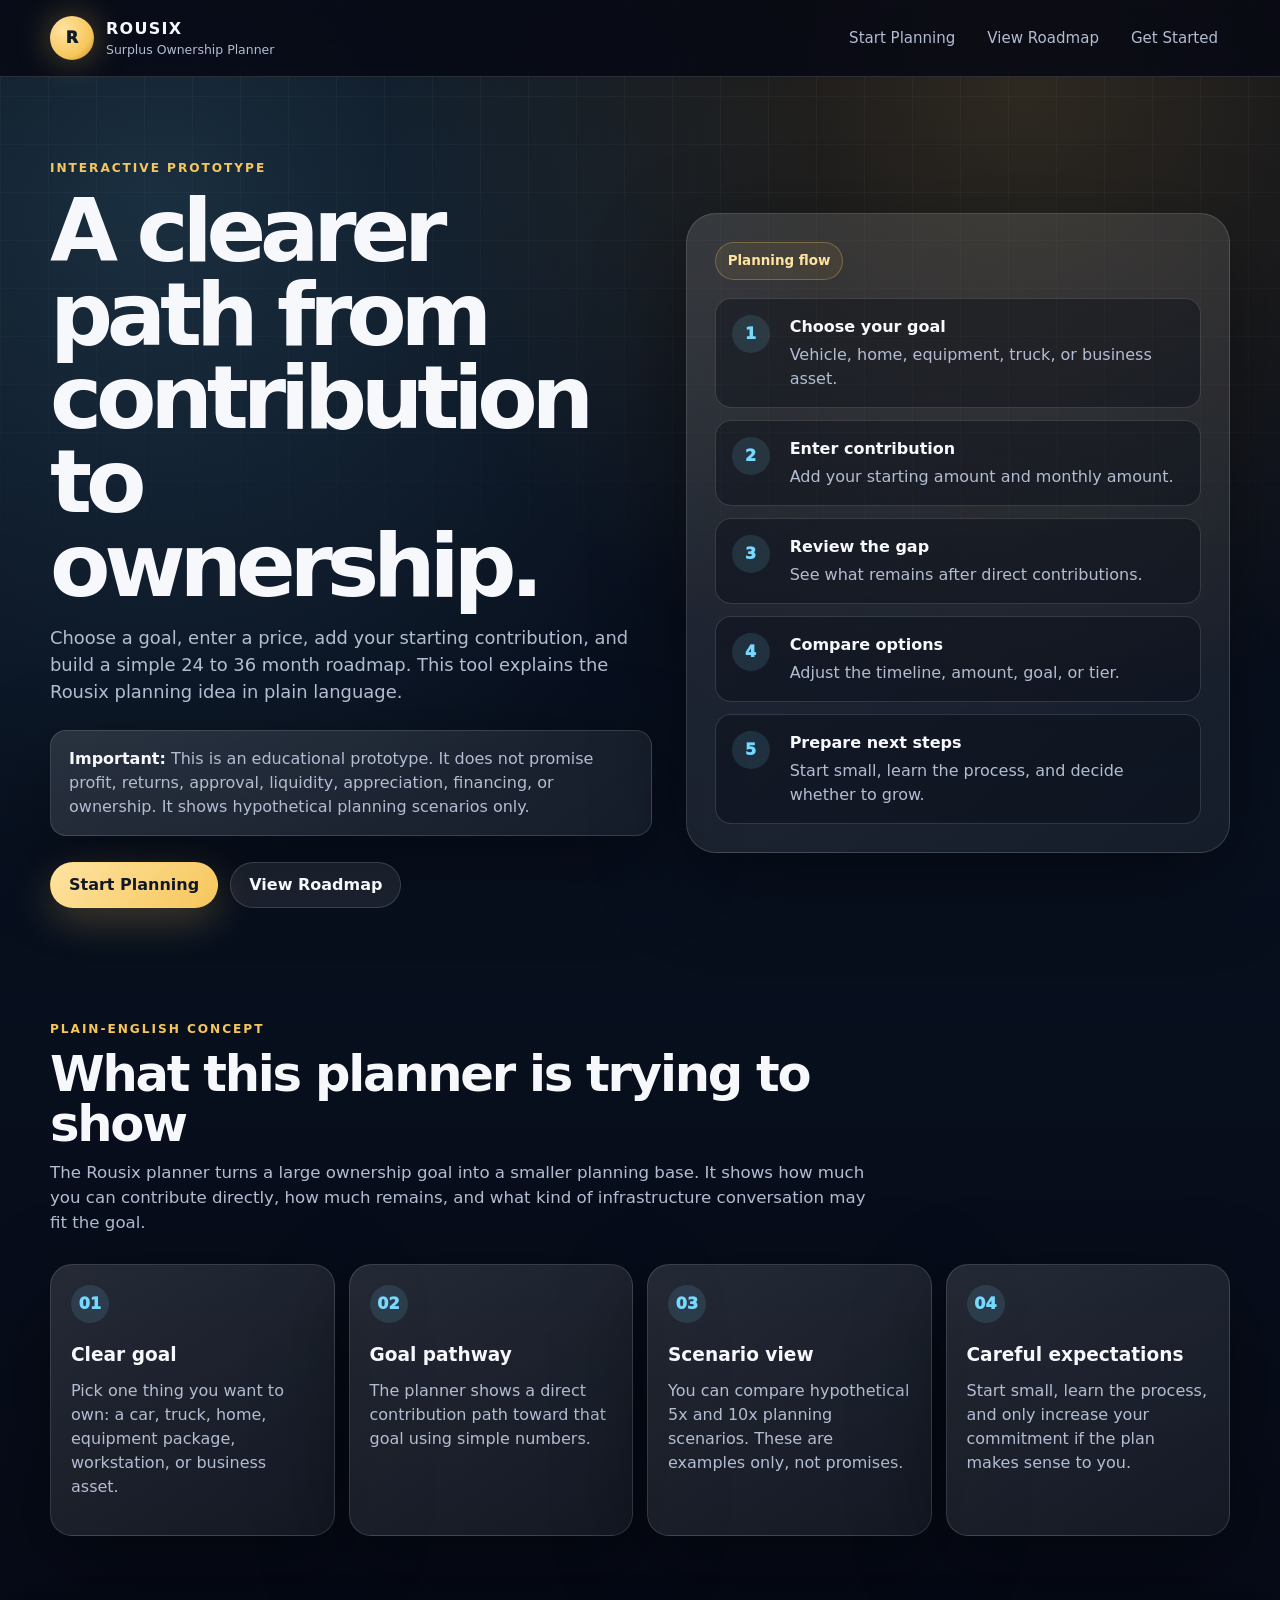
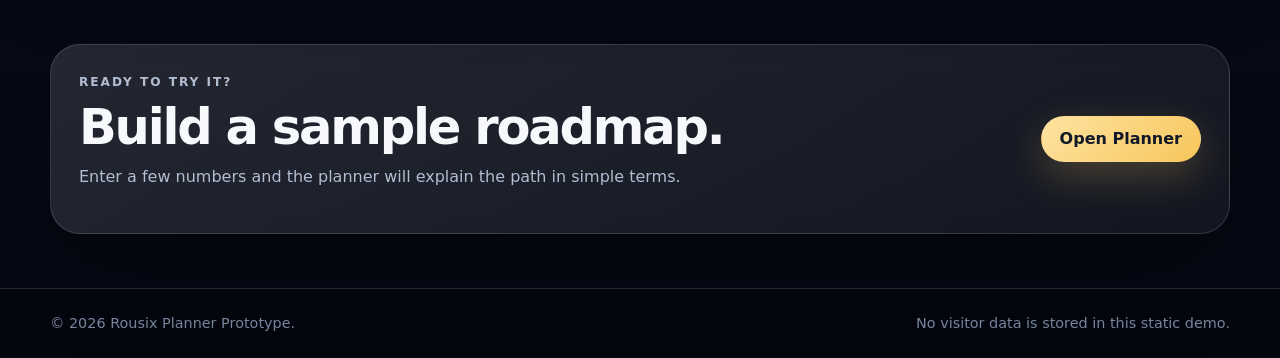
==== commit f5e2e55c: "Update index.html" ====
--- a/index.html
+++ b/index.html
@@ -25,7 +25,7 @@
         </span>
       </a>
 
-      <nav class="nav-links" aria-label="Primary navigation">
+      <nav class="nav-links">
         <a href="planner.html">Start Planning</a>
         <a href="roadmap.html">View Roadmap</a>
         <a href="get-started.html">Get Started</a>
@@ -50,9 +50,8 @@
           <div class="important-card">
             <strong>Important:</strong>
             This is an educational prototype. It does not promise profit,
-            returns, approval, liquidity, appreciation, financing, payment
-            approval, or ownership. It shows hypothetical planning scenarios
-            only.
+            returns, approval, liquidity, appreciation, financing, or ownership.
+            It shows hypothetical planning scenarios only.
           </div>
 
           <div class="hero-actions">
@@ -70,7 +69,7 @@
                 <span>1</span>
                 <div>
                   <strong>Choose your goal</strong>
-                  <p>Vehicle, home, equipment, truck, workstation, or business asset.</p>
+                  <p>Vehicle, home, equipment, truck, or business asset.</p>
                 </div>
               </li>
 
@@ -86,7 +85,7 @@
                 <span>3</span>
                 <div>
                   <strong>Review the gap</strong>
-                  <p>See what remains after infrastructure and direct contributions.</p>
+                  <p>See what remains after direct contributions.</p>
                 </div>
               </li>
 
@@ -94,7 +93,7 @@
                 <span>4</span>
                 <div>
                   <strong>Compare options</strong>
-                  <p>Adjust the timeline, amount, goal, or tier conversation.</p>
+                  <p>Adjust the timeline, amount, goal, or tier.</p>
                 </div>
               </li>
 
@@ -115,14 +114,12 @@
       <div class="shell">
         <div class="section-heading">
           <p class="eyebrow">Plain-English concept</p>
-
           <h2>What this planner is trying to show</h2>
-
           <p>
-            The planner turns a large ownership goal into a smaller planning
-            base. It shows how much you can contribute directly, what
-            infrastructure tier may fit the conversation, and what still needs
-            to be solved.
+            The Rousix planner turns a large ownership goal into a smaller
+            planning base. It shows how much you can contribute directly, how
+            much remains, and what kind of infrastructure conversation may fit
+            the goal.
           </p>
         </div>
 
@@ -140,8 +137,8 @@
             <span>02</span>
             <h3>Goal pathway</h3>
             <p>
-              The planner turns the price into a simple contribution pathway
-              and shows the remaining gap.
+              The planner shows a direct contribution path toward that goal
+              using simple numbers.
             </p>
           </article>
 
@@ -149,8 +146,8 @@
             <span>03</span>
             <h3>Scenario view</h3>
             <p>
-              Compare hypothetical 5x and 10x planning scenarios. These are
-              examples only, not promises.
+              You can compare hypothetical 5x and 10x planning scenarios. These
+              are examples only, not promises.
             </p>
           </article>
 
@@ -187,10 +184,12 @@
   <footer class="site-footer">
     <div class="shell footer-inner">
       <p>© <span id="year"></span> Rousix Planner Prototype.</p>
-      <p>No visitor data is stored on a server in this static demo.</p>
+      <p>No visitor data is stored in this static demo.</p>
     </div>
   </footer>
 
-  <script src="app.js"></script>
+  <script>
+    document.getElementById("year").textContent = new Date().getFullYear();
+  </script>
 </body>
 </html>
--- a/styles.css
+++ b/styles.css
@@ -73,6 +73,10 @@
   cursor: pointer;
 }
 
+code {
+  color: var(--gold-2);
+}
+
 .shell {
   width: min(var(--max), calc(100% - 36px));
   margin-inline: auto;
@@ -164,7 +168,7 @@
 }
 
 .page-hero p:not(.eyebrow) {
-  max-width: 780px;
+  max-width: 820px;
   color: var(--muted);
   font-size: 1.08rem;
 }
@@ -269,7 +273,8 @@
 .disclaimer-card,
 .scenario-panel,
 .scenario-card,
-.minimum-box {
+.minimum-box,
+.compare-card {
   border: 1px solid var(--line);
   background:
     linear-gradient(145deg, rgba(255, 255, 255, 0.12), rgba(255, 255, 255, 0.055));
@@ -278,7 +283,7 @@
 }
 
 .important-card {
-  max-width: 780px;
+  max-width: 820px;
   margin: 24px 0 0;
   padding: 16px 18px;
   color: var(--muted);
@@ -342,7 +347,11 @@
 .stage-card p,
 .start-card p,
 .disclaimer-card p,
-.explanation-panel p {
+.explanation-panel p,
+.scenario-card p,
+.scenario-panel p,
+.minimum-box p,
+.compare-card p {
   color: var(--muted);
 }
 
@@ -459,6 +468,12 @@
   color: var(--muted);
   font-size: 0.88rem;
   font-weight: 850;
+}
+
+.field-help {
+  color: var(--faint);
+  font-size: 0.82rem;
+  line-height: 1.35;
 }
 
 input,
@@ -511,11 +526,11 @@
   margin-top: 6px;
   padding: 16px;
   border-radius: var(--radius-md);
+  box-shadow: none;
 }
 
 .minimum-box p {
   margin-bottom: 0;
-  color: var(--muted);
   font-size: 0.92rem;
 }
 
@@ -567,9 +582,57 @@
   gap: 12px;
 }
 
-.scenario-card p,
-.scenario-panel p {
-  color: var(--muted);
+.compare-section-inline {
+  margin-top: 28px;
+}
+
+.muted-copy {
+  color: var(--muted);
+}
+
+.compare-grid {
+  display: grid;
+  grid-template-columns: repeat(2, 1fr);
+  gap: 12px;
+  margin-top: 16px;
+}
+
+.compare-card {
+  padding: 18px;
+  border-radius: var(--radius-lg);
+  box-shadow: none;
+}
+
+.compare-card h3 {
+  color: var(--gold-2);
+}
+
+.compare-mini {
+  display: grid;
+  gap: 8px;
+  margin: 14px 0;
+}
+
+.compare-mini div {
+  display: flex;
+  justify-content: space-between;
+  gap: 14px;
+  padding: 8px 0;
+  border-bottom: 1px solid var(--line);
+}
+
+.compare-mini span {
+  color: var(--faint);
+  font-size: 0.86rem;
+}
+
+.compare-mini strong {
+  text-align: right;
+}
+
+.compare-note {
+  margin-bottom: 0;
+  font-weight: 700;
 }
 
 .roadmap-layout {
@@ -637,14 +700,6 @@
 
 .layman-text h3 {
   color: var(--gold-2);
-}
-
-.network-note {
-  margin-top: 18px;
-  padding: 18px;
-  border: 1px solid var(--line);
-  border-radius: var(--radius-lg);
-  background: rgba(255, 255, 255, 0.055);
 }
 
 .start-grid {
@@ -743,7 +798,8 @@
     position: static;
   }
 
-  .concept-grid {
+  .concept-grid,
+  .compare-grid {
     grid-template-columns: repeat(2, 1fr);
   }
 
@@ -765,7 +821,8 @@
   .metric-grid,
   .sample-row,
   .scenario-grid,
-  .concept-grid {
+  .concept-grid,
+  .compare-grid {
     grid-template-columns: 1fr;
   }
 
@@ -808,7 +865,8 @@
   .stage-card,
   .explanation-panel,
   .disclaimer-card,
-  .metric-card {
+  .metric-card,
+  .compare-card {
     color: #111827;
     background: #ffffff;
     box-shadow: none;
@@ -817,7 +875,8 @@
 
   p,
   .metric-card small,
-  .metric-card span {
+  .metric-card span,
+  .compare-mini span {
     color: #374151 !important;
   }
 }
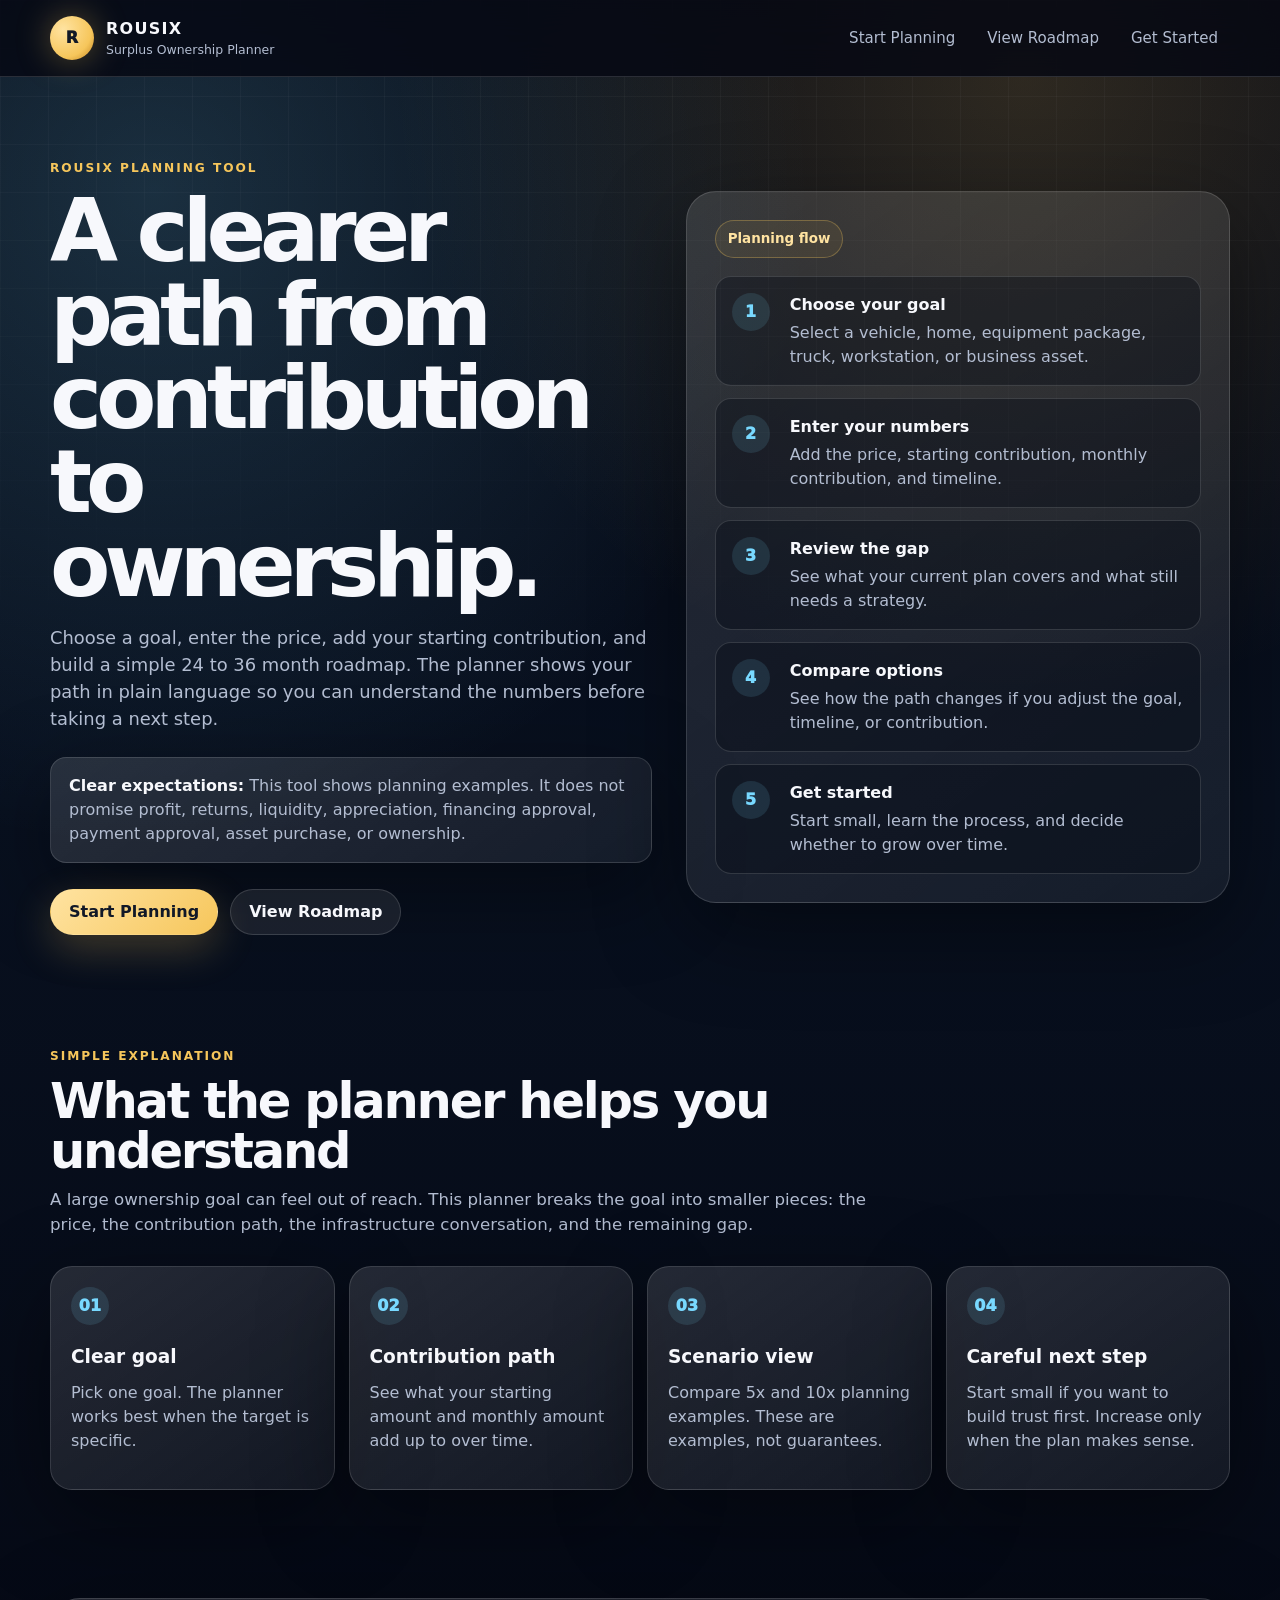
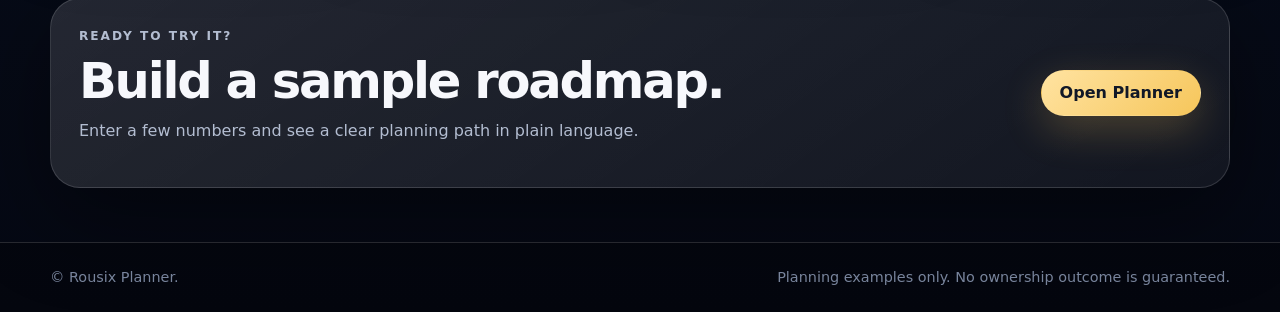
==== commit fb0dc751: "Update index.html" ====
--- a/index.html
+++ b/index.html
@@ -8,7 +8,7 @@
 
   <meta
     name="description"
-    content="A simple surplus-based planning prototype for cars, trucks, homes, equipment, and business goals."
+    content="A surplus-based planning tool for vehicles, homes, equipment, and business goals."
   />
 
   <link rel="stylesheet" href="styles.css" />
@@ -17,7 +17,7 @@
 <body>
   <header class="site-header">
     <div class="shell header-inner">
-      <a class="brand" href="index.html">
+      <a class="brand" href="index.html" aria-label="Rousix Planner Home">
         <span class="brand-mark">R</span>
         <span class="brand-text">
           <strong>Rousix</strong>
@@ -25,7 +25,7 @@
         </span>
       </a>
 
-      <nav class="nav-links">
+      <nav class="nav-links" aria-label="Primary navigation">
         <a href="planner.html">Start Planning</a>
         <a href="roadmap.html">View Roadmap</a>
         <a href="get-started.html">Get Started</a>
@@ -37,21 +37,22 @@
     <section class="hero-section">
       <div class="shell hero-grid">
         <div class="hero-copy">
-          <p class="eyebrow">Interactive prototype</p>
+          <p class="eyebrow">Rousix planning tool</p>
 
           <h1>A clearer path from contribution to ownership.</h1>
 
           <p class="hero-lede">
-            Choose a goal, enter a price, add your starting contribution, and
-            build a simple 24 to 36 month roadmap. This tool explains the Rousix
-            planning idea in plain language.
+            Choose a goal, enter the price, add your starting contribution, and
+            build a simple 24 to 36 month roadmap. The planner shows your path
+            in plain language so you can understand the numbers before taking a
+            next step.
           </p>
 
           <div class="important-card">
-            <strong>Important:</strong>
-            This is an educational prototype. It does not promise profit,
-            returns, approval, liquidity, appreciation, financing, or ownership.
-            It shows hypothetical planning scenarios only.
+            <strong>Clear expectations:</strong>
+            This tool shows planning examples. It does not promise profit,
+            returns, liquidity, appreciation, financing approval, payment
+            approval, asset purchase, or ownership.
           </div>
 
           <div class="hero-actions">
@@ -69,15 +70,15 @@
                 <span>1</span>
                 <div>
                   <strong>Choose your goal</strong>
-                  <p>Vehicle, home, equipment, truck, or business asset.</p>
+                  <p>Select a vehicle, home, equipment package, truck, workstation, or business asset.</p>
                 </div>
               </li>
 
               <li>
                 <span>2</span>
                 <div>
-                  <strong>Enter contribution</strong>
-                  <p>Add your starting amount and monthly amount.</p>
+                  <strong>Enter your numbers</strong>
+                  <p>Add the price, starting contribution, monthly contribution, and timeline.</p>
                 </div>
               </li>
 
@@ -85,7 +86,7 @@
                 <span>3</span>
                 <div>
                   <strong>Review the gap</strong>
-                  <p>See what remains after direct contributions.</p>
+                  <p>See what your current plan covers and what still needs a strategy.</p>
                 </div>
               </li>
 
@@ -93,15 +94,15 @@
                 <span>4</span>
                 <div>
                   <strong>Compare options</strong>
-                  <p>Adjust the timeline, amount, goal, or tier.</p>
+                  <p>See how the path changes if you adjust the goal, timeline, or contribution.</p>
                 </div>
               </li>
 
               <li>
                 <span>5</span>
                 <div>
-                  <strong>Prepare next steps</strong>
-                  <p>Start small, learn the process, and decide whether to grow.</p>
+                  <strong>Get started</strong>
+                  <p>Start small, learn the process, and decide whether to grow over time.</p>
                 </div>
               </li>
             </ol>
@@ -113,13 +114,14 @@
     <section class="section-block">
       <div class="shell">
         <div class="section-heading">
-          <p class="eyebrow">Plain-English concept</p>
-          <h2>What this planner is trying to show</h2>
+          <p class="eyebrow">Simple explanation</p>
+
+          <h2>What the planner helps you understand</h2>
+
           <p>
-            The Rousix planner turns a large ownership goal into a smaller
-            planning base. It shows how much you can contribute directly, how
-            much remains, and what kind of infrastructure conversation may fit
-            the goal.
+            A large ownership goal can feel out of reach. This planner breaks
+            the goal into smaller pieces: the price, the contribution path, the
+            infrastructure conversation, and the remaining gap.
           </p>
         </div>
 
@@ -128,17 +130,15 @@
             <span>01</span>
             <h3>Clear goal</h3>
             <p>
-              Pick one thing you want to own: a car, truck, home, equipment
-              package, workstation, or business asset.
+              Pick one goal. The planner works best when the target is specific.
             </p>
           </article>
 
           <article class="concept-card">
             <span>02</span>
-            <h3>Goal pathway</h3>
+            <h3>Contribution path</h3>
             <p>
-              The planner shows a direct contribution path toward that goal
-              using simple numbers.
+              See what your starting amount and monthly amount add up to over time.
             </p>
           </article>
 
@@ -146,17 +146,15 @@
             <span>03</span>
             <h3>Scenario view</h3>
             <p>
-              You can compare hypothetical 5x and 10x planning scenarios. These
-              are examples only, not promises.
+              Compare 5x and 10x planning examples. These are examples, not guarantees.
             </p>
           </article>
 
           <article class="concept-card">
             <span>04</span>
-            <h3>Careful expectations</h3>
+            <h3>Careful next step</h3>
             <p>
-              Start small, learn the process, and only increase your commitment
-              if the plan makes sense to you.
+              Start small if you want to build trust first. Increase only when the plan makes sense.
             </p>
           </article>
         </div>
@@ -170,8 +168,7 @@
             <p class="eyebrow">Ready to try it?</p>
             <h2>Build a sample roadmap.</h2>
             <p>
-              Enter a few numbers and the planner will explain the path in
-              simple terms.
+              Enter a few numbers and see a clear planning path in plain language.
             </p>
           </div>
 
@@ -183,13 +180,11 @@
 
   <footer class="site-footer">
     <div class="shell footer-inner">
-      <p>© <span id="year"></span> Rousix Planner Prototype.</p>
-      <p>No visitor data is stored in this static demo.</p>
+      <p>© <span id="year"></span> Rousix Planner.</p>
+      <p>Planning examples only. No ownership outcome is guaranteed.</p>
     </div>
   </footer>
 
-  <script>
-    document.getElementById("year").textContent = new Date().getFullYear();
-  </script>
+  <script src="app.js"></script>
 </body>
 </html>
--- a/styles.css
+++ b/styles.css
@@ -73,10 +73,6 @@
   cursor: pointer;
 }
 
-code {
-  color: var(--gold-2);
-}
-
 .shell {
   width: min(var(--max), calc(100% - 36px));
   margin-inline: auto;
@@ -168,7 +164,7 @@
 }
 
 .page-hero p:not(.eyebrow) {
-  max-width: 820px;
+  max-width: 780px;
   color: var(--muted);
   font-size: 1.08rem;
 }
@@ -273,8 +269,7 @@
 .disclaimer-card,
 .scenario-panel,
 .scenario-card,
-.minimum-box,
-.compare-card {
+.minimum-box {
   border: 1px solid var(--line);
   background:
     linear-gradient(145deg, rgba(255, 255, 255, 0.12), rgba(255, 255, 255, 0.055));
@@ -283,7 +278,7 @@
 }
 
 .important-card {
-  max-width: 820px;
+  max-width: 780px;
   margin: 24px 0 0;
   padding: 16px 18px;
   color: var(--muted);
@@ -347,11 +342,7 @@
 .stage-card p,
 .start-card p,
 .disclaimer-card p,
-.explanation-panel p,
-.scenario-card p,
-.scenario-panel p,
-.minimum-box p,
-.compare-card p {
+.explanation-panel p {
   color: var(--muted);
 }
 
@@ -470,12 +461,6 @@
   font-weight: 850;
 }
 
-.field-help {
-  color: var(--faint);
-  font-size: 0.82rem;
-  line-height: 1.35;
-}
-
 input,
 select {
   width: 100%;
@@ -526,11 +511,11 @@
   margin-top: 6px;
   padding: 16px;
   border-radius: var(--radius-md);
-  box-shadow: none;
 }
 
 .minimum-box p {
   margin-bottom: 0;
+  color: var(--muted);
   font-size: 0.92rem;
 }
 
@@ -582,57 +567,9 @@
   gap: 12px;
 }
 
-.compare-section-inline {
-  margin-top: 28px;
-}
-
-.muted-copy {
-  color: var(--muted);
-}
-
-.compare-grid {
-  display: grid;
-  grid-template-columns: repeat(2, 1fr);
-  gap: 12px;
-  margin-top: 16px;
-}
-
-.compare-card {
-  padding: 18px;
-  border-radius: var(--radius-lg);
-  box-shadow: none;
-}
-
-.compare-card h3 {
-  color: var(--gold-2);
-}
-
-.compare-mini {
-  display: grid;
-  gap: 8px;
-  margin: 14px 0;
-}
-
-.compare-mini div {
-  display: flex;
-  justify-content: space-between;
-  gap: 14px;
-  padding: 8px 0;
-  border-bottom: 1px solid var(--line);
-}
-
-.compare-mini span {
-  color: var(--faint);
-  font-size: 0.86rem;
-}
-
-.compare-mini strong {
-  text-align: right;
-}
-
-.compare-note {
-  margin-bottom: 0;
-  font-weight: 700;
+.scenario-card p,
+.scenario-panel p {
+  color: var(--muted);
 }
 
 .roadmap-layout {
@@ -700,6 +637,14 @@
 
 .layman-text h3 {
   color: var(--gold-2);
+}
+
+.network-note {
+  margin-top: 18px;
+  padding: 18px;
+  border: 1px solid var(--line);
+  border-radius: var(--radius-lg);
+  background: rgba(255, 255, 255, 0.055);
 }
 
 .start-grid {
@@ -798,8 +743,7 @@
     position: static;
   }
 
-  .concept-grid,
-  .compare-grid {
+  .concept-grid {
     grid-template-columns: repeat(2, 1fr);
   }
 
@@ -821,8 +765,7 @@
   .metric-grid,
   .sample-row,
   .scenario-grid,
-  .concept-grid,
-  .compare-grid {
+  .concept-grid {
     grid-template-columns: 1fr;
   }
 
@@ -865,8 +808,7 @@
   .stage-card,
   .explanation-panel,
   .disclaimer-card,
-  .metric-card,
-  .compare-card {
+  .metric-card {
     color: #111827;
     background: #ffffff;
     box-shadow: none;
@@ -875,8 +817,7 @@
 
   p,
   .metric-card small,
-  .metric-card span,
-  .compare-mini span {
+  .metric-card span {
     color: #374151 !important;
   }
 }
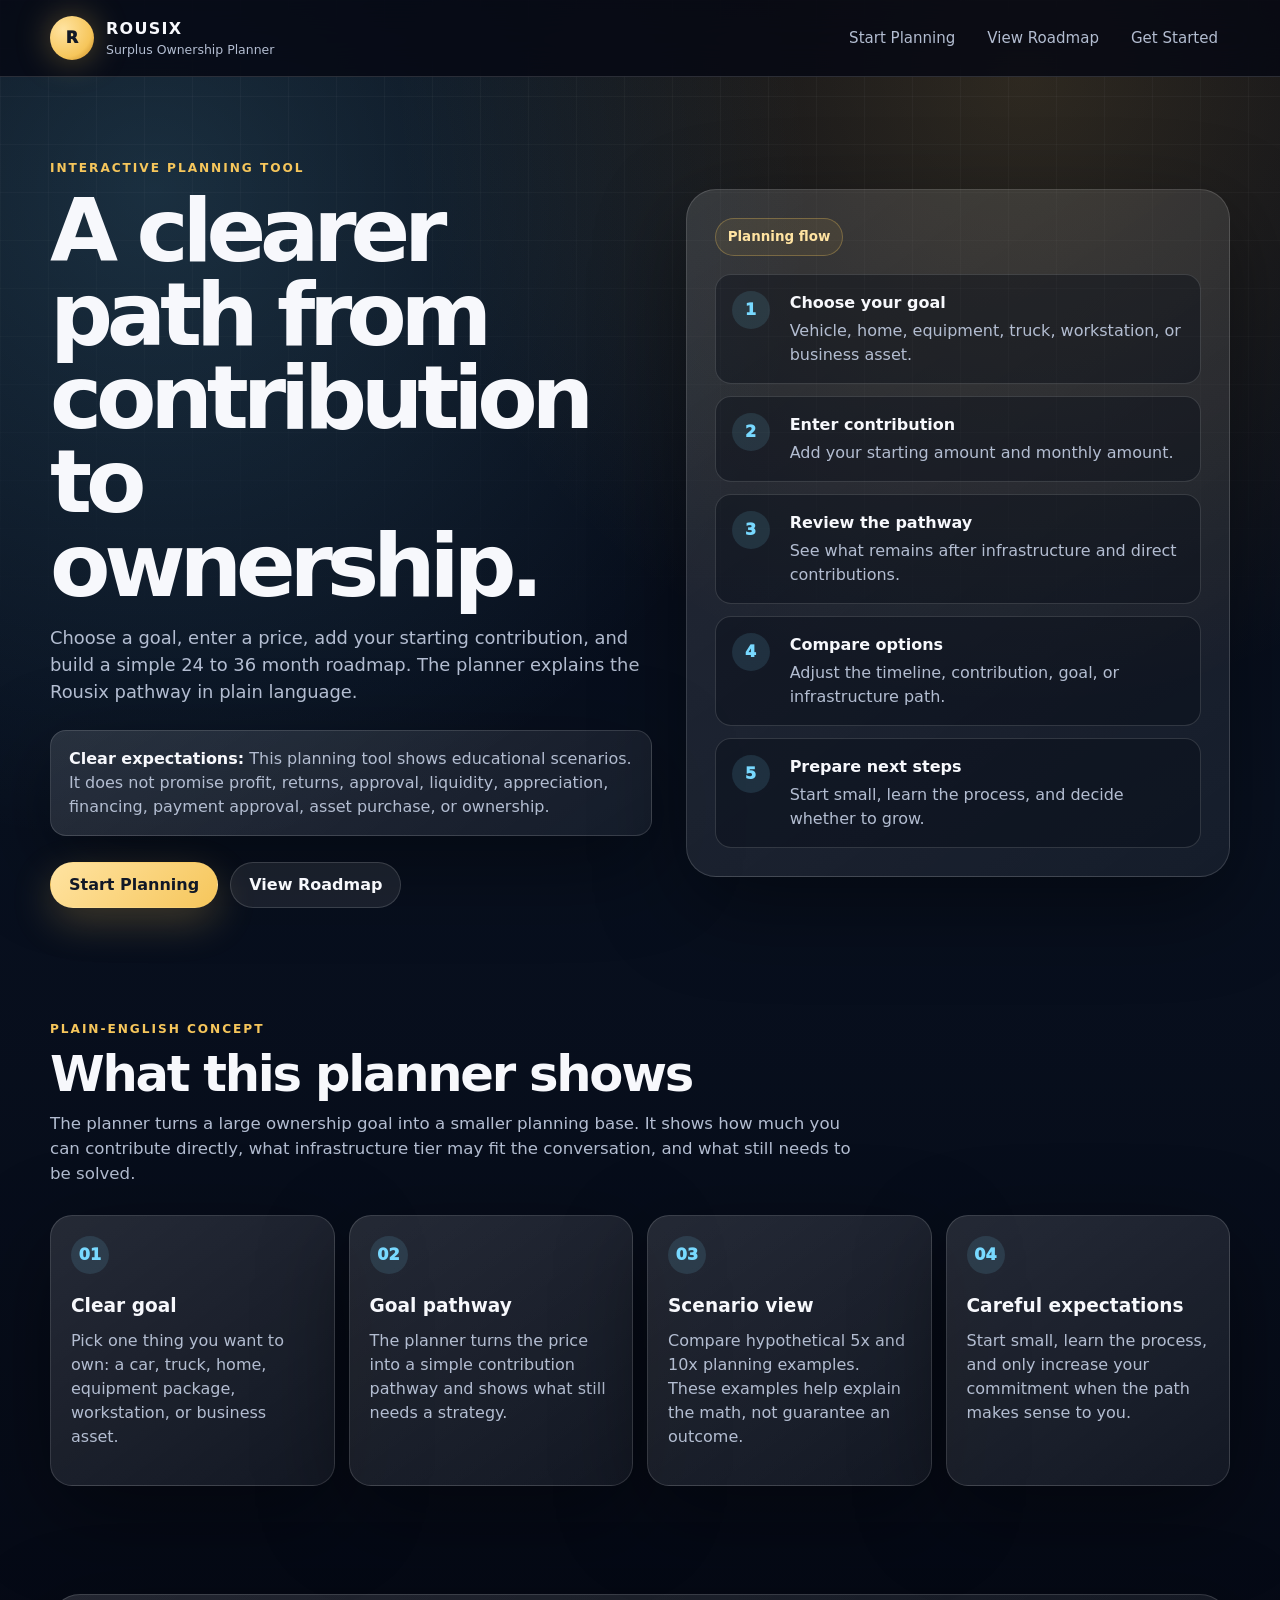
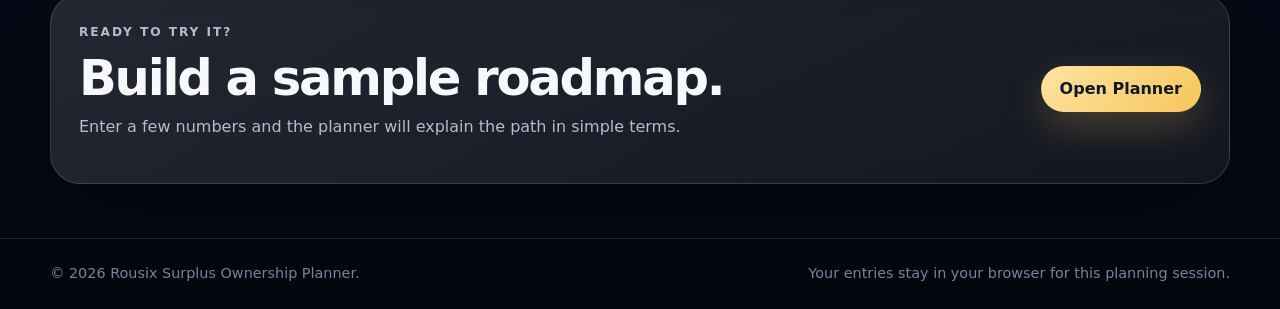
==== commit 751284af: "Update index.html" ====
--- a/index.html
+++ b/index.html
@@ -8,7 +8,7 @@
 
   <meta
     name="description"
-    content="A surplus-based planning tool for vehicles, homes, equipment, and business goals."
+    content="A simple surplus-based planning tool for cars, trucks, homes, equipment, and business goals."
   />
 
   <link rel="stylesheet" href="styles.css" />
@@ -17,7 +17,7 @@
 <body>
   <header class="site-header">
     <div class="shell header-inner">
-      <a class="brand" href="index.html" aria-label="Rousix Planner Home">
+      <a class="brand" href="index.html">
         <span class="brand-mark">R</span>
         <span class="brand-text">
           <strong>Rousix</strong>
@@ -37,22 +37,21 @@
     <section class="hero-section">
       <div class="shell hero-grid">
         <div class="hero-copy">
-          <p class="eyebrow">Rousix planning tool</p>
+          <p class="eyebrow">Interactive planning tool</p>
 
           <h1>A clearer path from contribution to ownership.</h1>
 
           <p class="hero-lede">
-            Choose a goal, enter the price, add your starting contribution, and
-            build a simple 24 to 36 month roadmap. The planner shows your path
-            in plain language so you can understand the numbers before taking a
-            next step.
+            Choose a goal, enter a price, add your starting contribution, and
+            build a simple 24 to 36 month roadmap. The planner explains the
+            Rousix pathway in plain language.
           </p>
 
           <div class="important-card">
             <strong>Clear expectations:</strong>
-            This tool shows planning examples. It does not promise profit,
-            returns, liquidity, appreciation, financing approval, payment
-            approval, asset purchase, or ownership.
+            This planning tool shows educational scenarios. It does not promise
+            profit, returns, approval, liquidity, appreciation, financing,
+            payment approval, asset purchase, or ownership.
           </div>
 
           <div class="hero-actions">
@@ -70,23 +69,23 @@
                 <span>1</span>
                 <div>
                   <strong>Choose your goal</strong>
-                  <p>Select a vehicle, home, equipment package, truck, workstation, or business asset.</p>
+                  <p>Vehicle, home, equipment, truck, workstation, or business asset.</p>
                 </div>
               </li>
 
               <li>
                 <span>2</span>
                 <div>
-                  <strong>Enter your numbers</strong>
-                  <p>Add the price, starting contribution, monthly contribution, and timeline.</p>
+                  <strong>Enter contribution</strong>
+                  <p>Add your starting amount and monthly amount.</p>
                 </div>
               </li>
 
               <li>
                 <span>3</span>
                 <div>
-                  <strong>Review the gap</strong>
-                  <p>See what your current plan covers and what still needs a strategy.</p>
+                  <strong>Review the pathway</strong>
+                  <p>See what remains after infrastructure and direct contributions.</p>
                 </div>
               </li>
 
@@ -94,15 +93,15 @@
                 <span>4</span>
                 <div>
                   <strong>Compare options</strong>
-                  <p>See how the path changes if you adjust the goal, timeline, or contribution.</p>
+                  <p>Adjust the timeline, contribution, goal, or infrastructure path.</p>
                 </div>
               </li>
 
               <li>
                 <span>5</span>
                 <div>
-                  <strong>Get started</strong>
-                  <p>Start small, learn the process, and decide whether to grow over time.</p>
+                  <strong>Prepare next steps</strong>
+                  <p>Start small, learn the process, and decide whether to grow.</p>
                 </div>
               </li>
             </ol>
@@ -114,14 +113,15 @@
     <section class="section-block">
       <div class="shell">
         <div class="section-heading">
-          <p class="eyebrow">Simple explanation</p>
+          <p class="eyebrow">Plain-English concept</p>
 
-          <h2>What the planner helps you understand</h2>
+          <h2>What this planner shows</h2>
 
           <p>
-            A large ownership goal can feel out of reach. This planner breaks
-            the goal into smaller pieces: the price, the contribution path, the
-            infrastructure conversation, and the remaining gap.
+            The planner turns a large ownership goal into a smaller planning
+            base. It shows how much you can contribute directly, what
+            infrastructure tier may fit the conversation, and what still needs
+            to be solved.
           </p>
         </div>
 
@@ -130,15 +130,17 @@
             <span>01</span>
             <h3>Clear goal</h3>
             <p>
-              Pick one goal. The planner works best when the target is specific.
+              Pick one thing you want to own: a car, truck, home, equipment
+              package, workstation, or business asset.
             </p>
           </article>
 
           <article class="concept-card">
             <span>02</span>
-            <h3>Contribution path</h3>
+            <h3>Goal pathway</h3>
             <p>
-              See what your starting amount and monthly amount add up to over time.
+              The planner turns the price into a simple contribution pathway
+              and shows what still needs a strategy.
             </p>
           </article>
 
@@ -146,15 +148,17 @@
             <span>03</span>
             <h3>Scenario view</h3>
             <p>
-              Compare 5x and 10x planning examples. These are examples, not guarantees.
+              Compare hypothetical 5x and 10x planning examples. These examples
+              help explain the math, not guarantee an outcome.
             </p>
           </article>
 
           <article class="concept-card">
             <span>04</span>
-            <h3>Careful next step</h3>
+            <h3>Careful expectations</h3>
             <p>
-              Start small if you want to build trust first. Increase only when the plan makes sense.
+              Start small, learn the process, and only increase your commitment
+              when the path makes sense to you.
             </p>
           </article>
         </div>
@@ -168,7 +172,8 @@
             <p class="eyebrow">Ready to try it?</p>
             <h2>Build a sample roadmap.</h2>
             <p>
-              Enter a few numbers and see a clear planning path in plain language.
+              Enter a few numbers and the planner will explain the path in
+              simple terms.
             </p>
           </div>
 
@@ -180,8 +185,8 @@
 
   <footer class="site-footer">
     <div class="shell footer-inner">
-      <p>© <span id="year"></span> Rousix Planner.</p>
-      <p>Planning examples only. No ownership outcome is guaranteed.</p>
+      <p>© <span id="year"></span> Rousix Surplus Ownership Planner.</p>
+      <p>Your entries stay in your browser for this planning session.</p>
     </div>
   </footer>
 
--- a/styles.css
+++ b/styles.css
@@ -164,7 +164,7 @@
 }
 
 .page-hero p:not(.eyebrow) {
-  max-width: 780px;
+  max-width: 820px;
   color: var(--muted);
   font-size: 1.08rem;
 }
@@ -232,7 +232,8 @@
   transition:
     transform 160ms ease,
     background 160ms ease,
-    border-color 160ms ease;
+    border-color 160ms ease,
+    opacity 160ms ease;
 }
 
 .button:hover,
@@ -250,6 +251,11 @@
   color: var(--text);
   background: rgba(255, 255, 255, 0.08);
   border-color: var(--line);
+}
+
+.button-disabled {
+  opacity: 0.75;
+  pointer-events: none;
 }
 
 .full-button {
@@ -269,7 +275,8 @@
 .disclaimer-card,
 .scenario-panel,
 .scenario-card,
-.minimum-box {
+.minimum-box,
+.compare-card {
   border: 1px solid var(--line);
   background:
     linear-gradient(145deg, rgba(255, 255, 255, 0.12), rgba(255, 255, 255, 0.055));
@@ -278,7 +285,7 @@
 }
 
 .important-card {
-  max-width: 780px;
+  max-width: 820px;
   margin: 24px 0 0;
   padding: 16px 18px;
   color: var(--muted);
@@ -342,7 +349,11 @@
 .stage-card p,
 .start-card p,
 .disclaimer-card p,
-.explanation-panel p {
+.explanation-panel p,
+.scenario-card p,
+.scenario-panel p,
+.minimum-box p,
+.compare-card p {
   color: var(--muted);
 }
 
@@ -459,6 +470,12 @@
   color: var(--muted);
   font-size: 0.88rem;
   font-weight: 850;
+}
+
+.field-help {
+  color: var(--faint);
+  font-size: 0.82rem;
+  line-height: 1.35;
 }
 
 input,
@@ -511,11 +528,11 @@
   margin-top: 6px;
   padding: 16px;
   border-radius: var(--radius-md);
+  box-shadow: none;
 }
 
 .minimum-box p {
   margin-bottom: 0;
-  color: var(--muted);
   font-size: 0.92rem;
 }
 
@@ -567,9 +584,57 @@
   gap: 12px;
 }
 
-.scenario-card p,
-.scenario-panel p {
-  color: var(--muted);
+.compare-section-inline {
+  margin-top: 28px;
+}
+
+.muted-copy {
+  color: var(--muted);
+}
+
+.compare-grid {
+  display: grid;
+  grid-template-columns: repeat(2, 1fr);
+  gap: 12px;
+  margin-top: 16px;
+}
+
+.compare-card {
+  padding: 18px;
+  border-radius: var(--radius-lg);
+  box-shadow: none;
+}
+
+.compare-card h3 {
+  color: var(--gold-2);
+}
+
+.compare-mini {
+  display: grid;
+  gap: 8px;
+  margin: 14px 0;
+}
+
+.compare-mini div {
+  display: flex;
+  justify-content: space-between;
+  gap: 14px;
+  padding: 8px 0;
+  border-bottom: 1px solid var(--line);
+}
+
+.compare-mini span {
+  color: var(--faint);
+  font-size: 0.86rem;
+}
+
+.compare-mini strong {
+  text-align: right;
+}
+
+.compare-note {
+  margin-bottom: 0;
+  font-weight: 700;
 }
 
 .roadmap-layout {
@@ -637,14 +702,6 @@
 
 .layman-text h3 {
   color: var(--gold-2);
-}
-
-.network-note {
-  margin-top: 18px;
-  padding: 18px;
-  border: 1px solid var(--line);
-  border-radius: var(--radius-lg);
-  background: rgba(255, 255, 255, 0.055);
 }
 
 .start-grid {
@@ -743,7 +800,8 @@
     position: static;
   }
 
-  .concept-grid {
+  .concept-grid,
+  .compare-grid {
     grid-template-columns: repeat(2, 1fr);
   }
 
@@ -765,7 +823,8 @@
   .metric-grid,
   .sample-row,
   .scenario-grid,
-  .concept-grid {
+  .concept-grid,
+  .compare-grid {
     grid-template-columns: 1fr;
   }
 
@@ -808,7 +867,8 @@
   .stage-card,
   .explanation-panel,
   .disclaimer-card,
-  .metric-card {
+  .metric-card,
+  .compare-card {
     color: #111827;
     background: #ffffff;
     box-shadow: none;
@@ -817,7 +877,8 @@
 
   p,
   .metric-card small,
-  .metric-card span {
+  .metric-card span,
+  .compare-mini span {
     color: #374151 !important;
   }
 }
